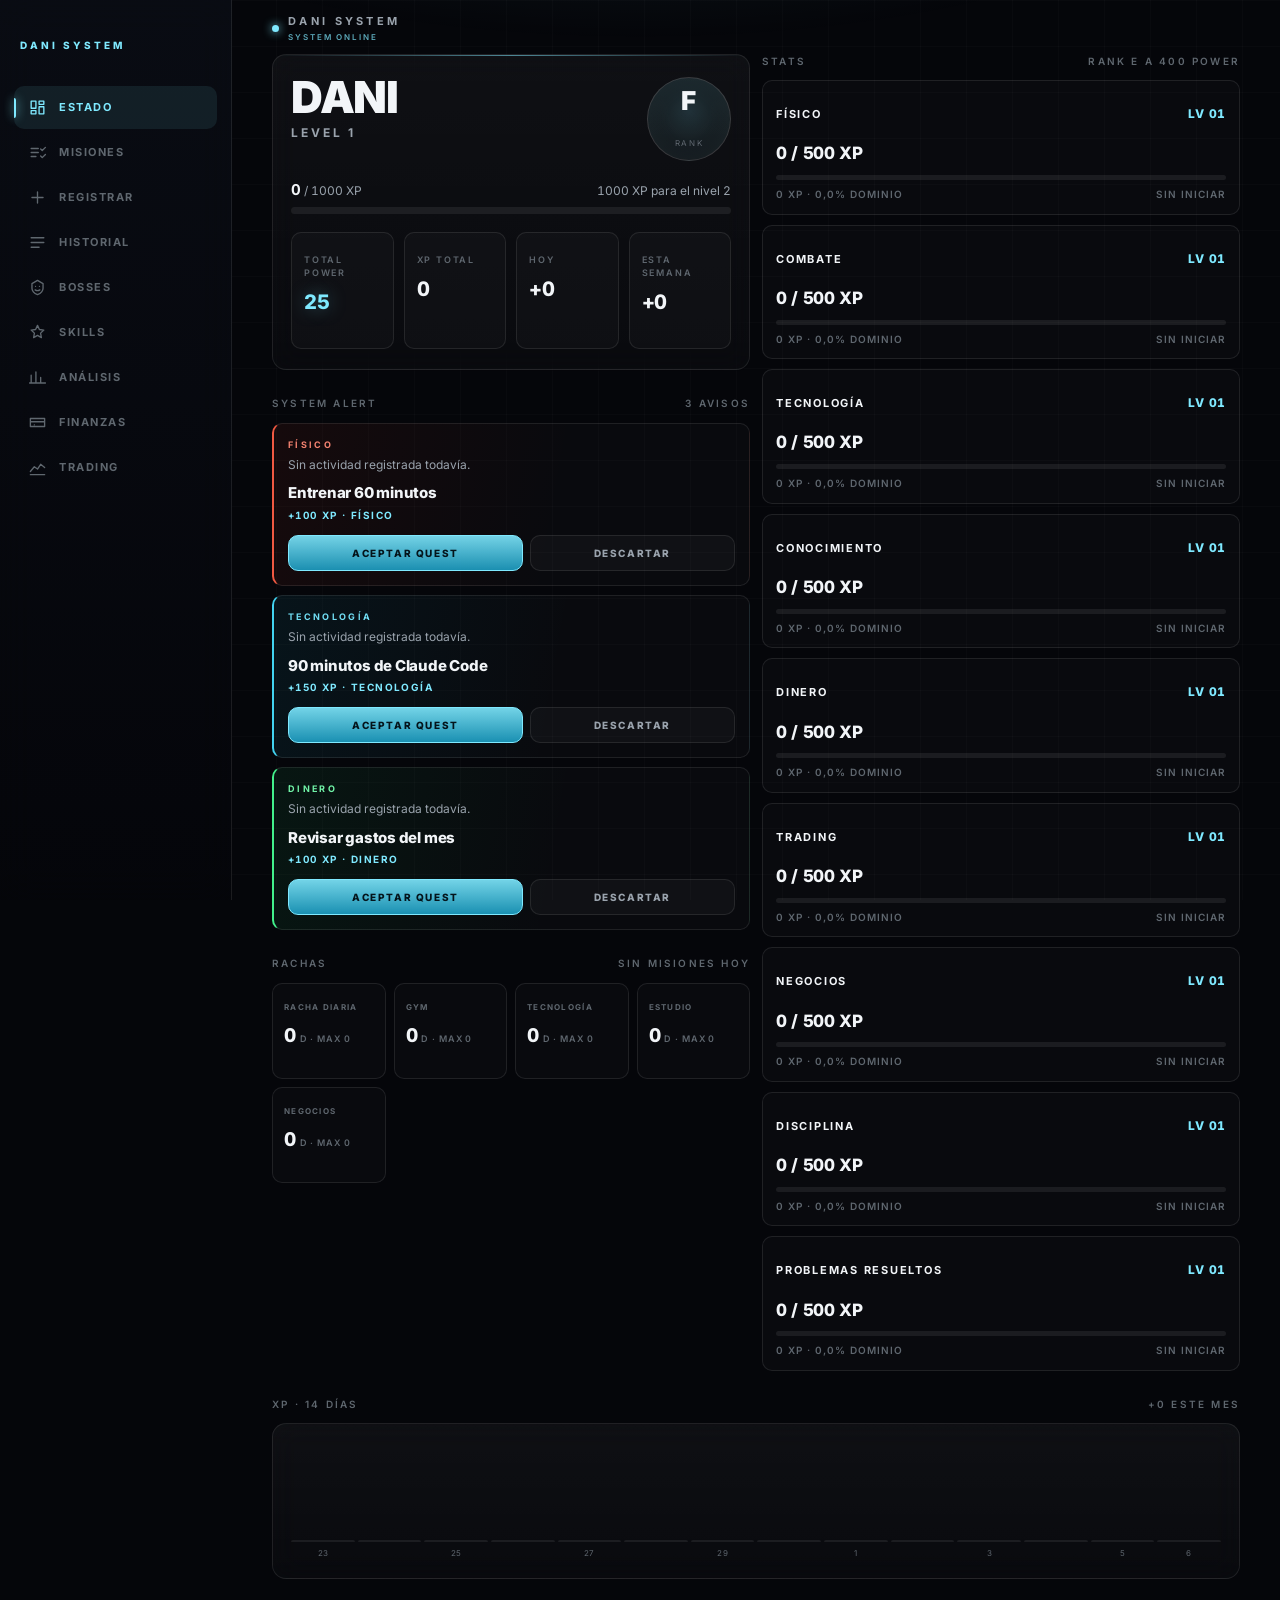
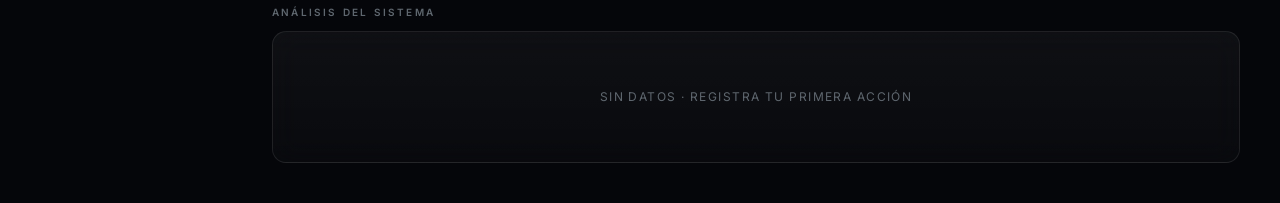
==== system/index.html @ c8c53cc7 "DANI SYSTEM fase 8: escritorio con barra lateral y pulido - en escritorio la navegacion pasa a barra" ====
<!DOCTYPE html>
<html lang="es">
  <head>
    <meta charset="utf-8" />
    <meta name="viewport" content="width=device-width, initial-scale=1, viewport-fit=cover" />
    <title>DANI SYSTEM</title>
    <meta name="robots" content="noindex, nofollow" />
    <meta name="theme-color" content="#05060a" />
    <meta name="color-scheme" content="dark" />
    <meta name="apple-mobile-web-app-capable" content="yes" />
    <meta name="apple-mobile-web-app-status-bar-style" content="black-translucent" />
    <meta name="apple-mobile-web-app-title" content="DANI SYSTEM" />
    <link rel="icon" href="data:image/svg+xml,%3Csvg xmlns='http://www.w3.org/2000/svg' viewBox='0 0 32 32'%3E%3Crect width='32' height='32' rx='7' fill='%2305060a'/%3E%3Ctext x='16' y='22' font-family='Helvetica,Arial' font-size='15' font-weight='700' fill='%237fe9ff' text-anchor='middle'%3EDS%3C/text%3E%3C/svg%3E" />
    <link rel="preload" as="font" type="font/woff2" href="../assets/fonts/inter-latin.woff2" crossorigin />
    <link rel="stylesheet" href="css/system.css" />
  </head>
  <body>
    <div class="toasts" data-toasts aria-live="polite"></div>

    <nav class="nav" aria-label="Secciones principales">
      <button class="nav__btn" type="button" data-go="dashboard" aria-current="true">
        <svg viewBox="0 0 24 24" aria-hidden="true"><path d="M4 13h6V4H4v9Zm0 7h6v-4H4v4Zm10 0h6v-9h-6v9Zm0-16v4h6V4h-6Z"/></svg>
        Estado
      </button>
      <button class="nav__btn" type="button" data-go="quests">
        <svg viewBox="0 0 24 24" aria-hidden="true"><path d="M4 7h9M4 12h9M4 17h6M16 7.5l2 2 4-4M16 16.5l2 2 4-4"/></svg>
        Misiones
      </button>
      <button class="nav__btn" type="button" data-go="log">
        <svg viewBox="0 0 24 24" aria-hidden="true"><path d="M12 5v14M5 12h14"/></svg>
        Registrar
      </button>
      <button class="nav__btn" type="button" data-go="history">
        <svg viewBox="0 0 24 24" aria-hidden="true"><path d="M4 6h16M4 12h16M4 18h10"/></svg>
        Historial
      </button>
      <button class="nav__btn nav__btn--extra" type="button" data-go="bosses">
        <svg viewBox="0 0 24 24" aria-hidden="true"><path d="M12 3l7 4v6c0 4-3 6.5-7 8-4-1.5-7-4-7-8V7l7-4Z"/><path d="M9.5 10.5h.01M14.5 10.5h.01M9 15c1.8 1.2 4.2 1.2 6 0"/></svg>
        Bosses
      </button>
      <button class="nav__btn nav__btn--extra" type="button" data-go="unlocks">
        <svg viewBox="0 0 24 24" aria-hidden="true"><path d="M12 3l2.4 5.2 5.6.7-4.1 3.9 1 5.6-4.9-2.8-4.9 2.8 1-5.6L4 8.9l5.6-.7L12 3Z"/></svg>
        Skills
      </button>
      <button class="nav__btn nav__btn--extra" type="button" data-go="analytics">
        <svg viewBox="0 0 24 24" aria-hidden="true"><path d="M4 19V9M10 19V5M16 19v-7M22 19H2"/></svg>
        Análisis
      </button>
      <button class="nav__btn nav__btn--extra" type="button" data-go="finance">
        <svg viewBox="0 0 24 24" aria-hidden="true"><path d="M3 7h18v10H3V7Zm0 4h18"/><path d="M8 15h.01"/></svg>
        Finanzas
      </button>
      <button class="nav__btn nav__btn--extra" type="button" data-go="trading">
        <svg viewBox="0 0 24 24" aria-hidden="true"><path d="M3 17l5-6 4 3 4-6 5 4"/><path d="M3 21h18"/></svg>
        Trading
      </button>
    </nav>

    <main class="app">
      <div class="topbar">
        <div class="topbar__id">
          <span class="topbar__dot" aria-hidden="true"></span>
          <span>
            <span class="topbar__title">Dani System</span>
            <span class="topbar__state">System online</span>
          </span>
        </div>
        <button class="ghost-btn" type="button" data-go="more">Secciones</button>
      </div>

      <!-- ============ ESTADO ============ -->
      <section class="view" data-view="dashboard">
        <div class="dash-grid">
          <div>
            <div class="card hud">
              <div class="hud__row">
                <div>
                  <h1 class="hud__name" data-name>DANI</h1>
                  <p class="hud__level">Level <span data-level>1</span></p>
                </div>
                <div class="rank" aria-label="Rank">
                  <span class="rank__value" data-rank>F</span>
                  <span class="rank__tag">Rank</span>
                </div>
              </div>

              <div class="xp-line">
                <span class="mono"><strong data-xp-into>0</strong> / <span data-xp-needed>1.000</span> XP</span>
                <span class="mono" data-xp-next></span>
              </div>
              <div class="bar"><i class="bar__fill" data-xp-bar></i></div>

              <div class="hud__grid">
                <div class="mini power">
                  <p class="mini__k">Total Power</p>
                  <p class="mini__v mono" data-power>0</p>
                </div>
                <div class="mini">
                  <p class="mini__k">XP total</p>
                  <p class="mini__v mono" data-xp-total>0</p>
                </div>
                <div class="mini">
                  <p class="mini__k">Hoy</p>
                  <p class="mini__v mono" data-xp-today>0</p>
                </div>
                <div class="mini">
                  <p class="mini__k">Esta semana</p>
                  <p class="mini__v mono" data-xp-week>0</p>
                </div>
              </div>
            </div>

            <div data-alerts></div>

            <div class="section-head">
              <p class="label">Rachas</p>
              <p class="label" data-quest-slots></p>
            </div>
            <div class="streaks" data-streaks></div>
          </div>

          <div>
            <div class="section-head dash-grid__head">
              <p class="label">Stats</p>
              <p class="label" data-rank-next></p>
            </div>
            <div class="stats" data-stats></div>
          </div>
        </div>

        <div class="section-head">
          <p class="label">XP · 14 días</p>
          <p class="label" data-month-xp></p>
        </div>
        <div class="card">
          <div class="chart" data-chart></div>
          <div class="chart__x" data-chart-x></div>
        </div>

        <div class="section-head">
          <p class="label">Análisis del sistema</p>
        </div>
        <div class="card" data-analysis></div>
      </section>

      <!-- ============ MISIONES ============ -->
      <section class="view" data-view="quests" hidden>
        <div class="section-head" style="margin-top:14px">
          <p class="label">Daily quests</p>
          <p class="label" data-daily-count></p>
        </div>
        <div data-daily></div>

        <div class="section-head">
          <p class="label">Weekly quests</p>
          <p class="label" data-weekly-count></p>
        </div>
        <div data-weekly></div>

        <div class="section-head">
          <p class="label">Nueva quest</p>
          <button class="ghost-btn" type="button" data-new-toggle>Crear</button>
        </div>
        <div class="card" data-new-form hidden>
          <div class="chips" data-q-type>
            <button class="chip" type="button" data-qtype="daily" aria-pressed="true">Daily</button>
            <button class="chip" type="button" data-qtype="weekly">Weekly</button>
          </div>

          <label class="field">
            <span>Título</span>
            <input data-q-title placeholder="Entrenar 60 minutos" />
          </label>

          <div class="row-2">
            <label class="field">
              <span>Categoría</span>
              <select data-q-cat></select>
            </label>
            <label class="field">
              <span>Dificultad</span>
              <select data-q-diff></select>
            </label>
          </div>

          <div class="row-2">
            <label class="field">
              <span>XP</span>
              <input data-q-xp type="number" inputmode="numeric" />
            </label>
            <label class="field">
              <span>Objetivo (veces)</span>
              <input data-q-target type="number" inputmode="numeric" value="1" min="1" />
            </label>
          </div>

          <label class="field">
            <span>Descripción (opcional)</span>
            <input data-q-desc placeholder="Pierna · 60 min" />
          </label>

          <label class="check">
            <input type="checkbox" data-q-recurring />
            <span>Repetir cada periodo</span>
          </label>

          <button class="btn" type="button" data-q-save style="margin-top:14px">Crear quest</button>
        </div>
      </section>

      <!-- ============ REGISTRAR ============ -->
      <section class="view" data-view="log" hidden>
        <div class="section-head" style="margin-top:14px">
          <p class="label">Registrar actividad</p>
        </div>
        <div class="card">
          <p class="label" style="margin-bottom:8px">Categoría</p>
          <div class="chips" data-cats></div>

          <p class="label" style="margin:16px 0 8px">Acción</p>
          <div class="chips" data-acts></div>

          <div data-extra></div>

          <label class="field">
            <span>Notas (opcional)</span>
            <textarea data-notes placeholder="Ej.: press banca 5x5, +2,5 kg"></textarea>
          </label>

          <div class="xp-line" style="margin:16px 0 10px">
            <span class="label">Recompensa</span>
            <strong class="mono" data-preview>+0 XP</strong>
          </div>
          <button class="btn" type="button" data-submit disabled>Registrar</button>
        </div>
      </section>

      <!-- ============ BOSSES ============ -->
      <section class="view" data-view="bosses" hidden>
        <div class="section-head" style="margin-top:14px">
          <p class="label">Bosses activos</p>
          <button class="ghost-btn" type="button" data-boss-toggle>Crear</button>
        </div>

        <div class="card" data-boss-form hidden>
          <label class="field" style="margin-top:0">
            <span>Nombre del boss</span>
            <input data-b-name placeholder="Web de FOG" />
          </label>
          <div class="row-2">
            <label class="field">
              <span>Categoría</span>
              <select data-b-cat></select>
            </label>
            <label class="field">
              <span>Dificultad</span>
              <select data-b-diff></select>
            </label>
          </div>
          <div class="row-2">
            <label class="field">
              <span>XP total</span>
              <input data-b-xp type="number" inputmode="numeric" />
            </label>
            <label class="field">
              <span>Descripción</span>
              <input data-b-desc placeholder="Opcional" />
            </label>
          </div>
          <label class="field">
            <span>Tareas (una por línea)</span>
            <textarea data-b-tasks placeholder="Corregir navegación&#10;Corregir checkout&#10;Probar pagos&#10;Lanzar"></textarea>
          </label>
          <button class="btn" type="button" data-b-save style="margin-top:14px">Crear boss</button>
        </div>

        <div data-boss-list></div>
      </section>

      <!-- ============ SKILLS Y LOGROS ============ -->
      <section class="view" data-view="unlocks" hidden>
        <div class="section-head" style="margin-top:14px">
          <p class="label">Skills</p>
          <p class="label" data-skills-count></p>
        </div>
        <div class="unlocks" data-skills></div>

        <div class="section-head">
          <p class="label">Logros</p>
          <p class="label" data-ach-count></p>
        </div>
        <div class="unlocks" data-achievements></div>
      </section>

      <!-- ============ MÁS ============ -->
      <section class="view" data-view="more" hidden>
        <div class="section-head" style="margin-top:14px">
          <p class="label">Secciones</p>
        </div>
        <div class="menu" data-menu></div>
      </section>

      <!-- ============ ANÁLISIS ============ -->
      <section class="view" data-view="analytics" hidden>
        <div class="section-head" style="margin-top:14px">
          <p class="label">Análisis</p>
        </div>
        <div class="chips" data-ranges></div>

        <div class="kpis" data-kpis style="margin-top:12px"></div>

        <div class="section-head">
          <p class="label">XP por día</p>
          <p class="label" data-series-label></p>
        </div>
        <div class="card">
          <div class="chart" data-a-chart></div>
          <div class="chart__x" data-a-chart-x></div>
        </div>

        <div class="section-head">
          <p class="label">XP por categoría</p>
        </div>
        <div class="card" data-cat-bars></div>

        <div class="section-head">
          <p class="label">Crecimiento de stats</p>
        </div>
        <div class="card" data-growth></div>
      </section>

      <!-- ============ FINANZAS ============ -->
      <section class="view" data-view="finance" hidden>
        <div class="section-head" style="margin-top:14px">
          <p class="label">Patrimonio</p>
          <button class="ghost-btn" type="button" data-mask-toggle>Ocultar cifras</button>
        </div>
        <div class="card" data-fin-summary></div>

        <div class="section-head">
          <p class="label">Milestones</p>
          <p class="label" data-fin-next></p>
        </div>
        <div class="card" data-fin-milestones></div>

        <div class="section-head">
          <p class="label">Nuevo movimiento</p>
        </div>
        <div class="card">
          <div class="chips" data-fin-types></div>
          <div class="row-2">
            <label class="field">
              <span>Importe</span>
              <input data-fin-amount type="number" inputmode="decimal" placeholder="200" />
            </label>
            <label class="field">
              <span>Nota</span>
              <input data-fin-note placeholder="Opcional" />
            </label>
          </div>
          <button class="btn" type="button" data-fin-save style="margin-top:14px">Registrar movimiento</button>
        </div>

        <div class="section-head">
          <p class="label">Movimientos</p>
          <p class="label" data-fin-count></p>
        </div>
        <div data-fin-list></div>
      </section>

      <!-- ============ TRADING ============ -->
      <section class="view" data-view="trading" hidden>
        <div class="section-head" style="margin-top:14px">
          <p class="label">Disciplina</p>
          <p class="label" data-tr-count></p>
        </div>
        <div class="card" data-tr-summary></div>

        <div class="section-head">
          <p class="label">Nueva operación</p>
          <button class="ghost-btn" type="button" data-tr-toggle>Registrar</button>
        </div>
        <div class="card" data-tr-form hidden>
          <div class="row-2">
            <label class="field" style="margin-top:0">
              <span>Estrategia</span>
              <input data-tr-strategy placeholder="Ruptura de rango" />
            </label>
            <label class="field" style="margin-top:0">
              <span>Setup</span>
              <input data-tr-setup placeholder="H4 · retest" />
            </label>
          </div>
          <div class="row-2">
            <label class="field">
              <span>Entrada</span>
              <input data-tr-entry placeholder="1.0820" />
            </label>
            <label class="field">
              <span>Salida</span>
              <input data-tr-exit placeholder="1.0865" />
            </label>
          </div>
          <div class="row-2">
            <label class="field">
              <span>Resultado</span>
              <select data-tr-result></select>
            </label>
            <label class="field">
              <span>Riesgo</span>
              <input data-tr-risk placeholder="1% · 1R" />
            </label>
          </div>
          <label class="field">
            <span>Estado emocional</span>
            <select data-tr-emotion></select>
          </label>
          <label class="field">
            <span>Notas</span>
            <textarea data-tr-notes placeholder="Qué salió bien y qué no"></textarea>
          </label>
          <label class="check">
            <input type="checkbox" data-tr-rules checked />
            <span>Respeté mis reglas de riesgo</span>
          </label>
          <label class="check">
            <input type="checkbox" data-tr-reviewed />
            <span>He revisado la operación</span>
          </label>
          <p class="form-hint">El XP premia registrar y respetar las reglas. El resultado no da XP.</p>
          <button class="btn" type="button" data-tr-save style="margin-top:12px">Guardar operación</button>
        </div>

        <div class="section-head">
          <p class="label">Operaciones</p>
        </div>
        <div data-tr-list></div>
      </section>

      <!-- ============ HISTORIAL ============ -->
      <section class="view" data-view="history" hidden>
        <div class="section-head" style="margin-top:14px">
          <p class="label">Historial</p>
          <p class="label" data-history-count></p>
        </div>
        <div class="card" style="padding:13px">
          <label class="field" style="margin:0">
            <span>Filtrar por categoría</span>
            <select data-filter>
              <option value="">Todas</option>
            </select>
          </label>
        </div>
        <div style="margin-top:12px" data-log></div>
      </section>
    </main>

    <div class="flash" data-flash hidden>
      <div>
        <p class="flash__k" data-flash-k>Level Up</p>
        <p class="flash__v" data-flash-v>2</p>
        <p class="flash__sub" data-flash-sub></p>
      </div>
    </div>

    <script src="js/config.js"></script>
    <script src="js/store.js"></script>
    <script src="js/engine.js"></script>
    <script src="js/quests.js"></script>
    <script src="js/bosses.js"></script>
    <script src="js/progress.js"></script>
    <script src="js/finance.js"></script>
    <script src="js/trading.js"></script>
    <script src="js/recommend.js"></script>
    <script src="js/ui.js"></script>
  </body>
</html>
---- system/css/system.css ----
/* =========================================================
   DANI SYSTEM — HUD
   Mobile first (iPhone), después tablet y desktop.
   ========================================================= */

@font-face {
  font-family: "Inter";
  src: url("../../assets/fonts/inter-latin.woff2") format("woff2");
  font-weight: 100 900;
  font-style: normal;
  font-display: swap;
}

:root {
  --bg: #05060a;
  --bg-2: #080a10;
  --panel: rgba(255, 255, 255, 0.032);
  --panel-2: rgba(255, 255, 255, 0.055);
  --line: rgba(255, 255, 255, 0.09);
  --line-strong: rgba(255, 255, 255, 0.16);

  --text: #f2f5f8;
  --dim: #9aa3ad;
  --faint: #5f676f;

  --accent: #7fe9ff;
  --accent-deep: #1d9fc4;
  --good: #6ee7a8;
  --bad: #ff7a7a;
  --gold: #f2cf7a;

  --font: "Inter", -apple-system, BlinkMacSystemFont, "Segoe UI", Roboto,
    Helvetica, Arial, sans-serif;

  --r: 14px;
  --r-sm: 10px;
  --gutter: 16px;
  --nav-h: 62px;

  --ease: cubic-bezier(0.16, 0.84, 0.44, 1);
}

* {
  box-sizing: border-box;
}

button,
.menu__item,
.chip {
  -webkit-tap-highlight-color: transparent;
}

html,
body {
  margin: 0;
  padding: 0;
}

body {
  background: var(--bg);
  color: var(--text);
  font-family: var(--font);
  font-size: 15px;
  line-height: 1.45;
  -webkit-font-smoothing: antialiased;
  -webkit-text-size-adjust: 100%;
  min-height: 100vh;
  padding-bottom: calc(var(--nav-h) + env(safe-area-inset-bottom, 0px) + 12px);
  overflow-x: hidden;
}

/* Halo de fondo, estático y barato. */
body::before {
  content: "";
  position: fixed;
  inset: -20% -20% auto -20%;
  height: 70vh;
  background: radial-gradient(
    50% 50% at 50% 0%,
    rgba(127, 233, 255, 0.11),
    transparent 70%
  );
  pointer-events: none;
  z-index: 0;
}

/* Rejilla técnica muy tenue. */
body::after {
  content: "";
  position: fixed;
  inset: 0;
  background-image: linear-gradient(
      rgba(255, 255, 255, 0.018) 1px,
      transparent 1px
    ),
    linear-gradient(90deg, rgba(255, 255, 255, 0.018) 1px, transparent 1px);
  background-size: 46px 46px;
  pointer-events: none;
  z-index: 0;
}

.app {
  position: relative;
  z-index: 1;
  max-width: 1180px;
  margin: 0 auto;
  padding: 0 var(--gutter);
}

/* ---------- Tipografía utilitaria ---------- */
.label {
  font-size: 10px;
  letter-spacing: 0.22em;
  text-transform: uppercase;
  color: var(--faint);
  font-weight: 600;
  margin: 0;
}

.mono {
  font-variant-numeric: tabular-nums;
  font-feature-settings: "tnum" 1;
}

h1,
h2,
h3 {
  margin: 0;
  font-weight: 800;
  letter-spacing: -0.02em;
}

/* ---------- Cabecera ---------- */
.topbar {
  display: flex;
  align-items: center;
  justify-content: space-between;
  padding: calc(env(safe-area-inset-top, 0px) + 14px) 0 10px;
}

.topbar__id {
  display: flex;
  align-items: center;
  gap: 9px;
}

.topbar__dot {
  width: 7px;
  height: 7px;
  border-radius: 50%;
  background: var(--accent);
  box-shadow: 0 0 10px var(--accent);
  animation: pulse 2.6s var(--ease) infinite;
}

@keyframes pulse {
  50% {
    opacity: 0.35;
  }
}

.topbar__state {
  display: block;
  font-size: 8px;
  letter-spacing: 0.24em;
  text-transform: uppercase;
  color: var(--accent);
  opacity: 0.72;
  font-weight: 600;
  margin-top: 2px;
}

.topbar__title {
  display: block;
  font-size: 11px;
  letter-spacing: 0.3em;
  text-transform: uppercase;
  color: var(--dim);
  font-weight: 700;
}

.ghost-btn {
  background: var(--panel);
  border: 1px solid var(--line);
  color: var(--dim);
  border-radius: 999px;
  padding: 7px 13px;
  font: inherit;
  font-size: 11px;
  letter-spacing: 0.12em;
  text-transform: uppercase;
  font-weight: 600;
  cursor: pointer;
  transition: color 0.2s, border-color 0.2s, background 0.2s;
}

.ghost-btn:hover,
.ghost-btn:focus-visible {
  color: var(--text);
  border-color: var(--line-strong);
}

/* ---------- Cards ---------- */
.card {
  position: relative;
  background: linear-gradient(
    180deg,
    rgba(255, 255, 255, 0.045),
    rgba(255, 255, 255, 0.018)
  );
  border: 1px solid var(--line);
  border-radius: var(--r);
  padding: 18px;
  backdrop-filter: blur(14px);
  -webkit-backdrop-filter: blur(14px);
}

.card + .card,
.stack > * + * {
  margin-top: 12px;
}

.section-head {
  display: flex;
  align-items: baseline;
  justify-content: space-between;
  gap: 12px;
  margin: 26px 0 12px;
}

/* ---------- HUD principal ---------- */
.hud {
  padding: 22px 18px 20px;
  overflow: hidden;
}

.hud::before {
  content: "";
  position: absolute;
  inset: 0 0 auto 0;
  height: 1px;
  background: linear-gradient(90deg, transparent, var(--accent), transparent);
  opacity: 0.55;
}

.hud__row {
  display: flex;
  align-items: flex-start;
  justify-content: space-between;
  gap: 14px;
}

.hud__name {
  font-size: clamp(30px, 11vw, 44px);
  line-height: 0.95;
  letter-spacing: -0.03em;
  font-weight: 900;
}

.hud__level {
  margin-top: 6px;
  font-size: 12px;
  letter-spacing: 0.24em;
  text-transform: uppercase;
  color: var(--dim);
  font-weight: 700;
}

.rank {
  flex: 0 0 auto;
  display: grid;
  place-items: center;
  width: 68px;
  height: 68px;
  border-radius: 50%;
  border: 1px solid var(--line-strong);
  background: radial-gradient(
    60% 60% at 50% 40%,
    rgba(127, 233, 255, 0.16),
    rgba(255, 255, 255, 0.02)
  );
  box-shadow: inset 0 0 22px rgba(127, 233, 255, 0.1);
}

.rank__value {
  font-size: 20px;
  font-weight: 900;
  letter-spacing: 0.02em;
  line-height: 1;
}

.rank__value[data-len="9"] {
  font-size: 9px;
  letter-spacing: 0.06em;
}

.rank__value[data-len="3"] {
  font-size: 16px;
}

.rank__tag {
  font-size: 8px;
  letter-spacing: 0.2em;
  color: var(--faint);
  text-transform: uppercase;
  margin-top: 3px;
}

.xp-line {
  display: flex;
  align-items: baseline;
  justify-content: space-between;
  margin: 18px 0 7px;
  font-size: 12px;
  color: var(--dim);
}

.xp-line strong {
  color: var(--text);
  font-size: 15px;
  font-weight: 700;
}

.bar {
  position: relative;
  height: 7px;
  border-radius: 99px;
  background: rgba(255, 255, 255, 0.07);
  overflow: hidden;
}

.bar__fill {
  position: absolute;
  inset: 0 auto 0 0;
  border-radius: 99px;
  background: linear-gradient(90deg, var(--accent-deep), var(--accent));
  box-shadow: 0 0 14px rgba(127, 233, 255, 0.45);
  width: 0;
  transition: width 0.7s var(--ease);
}

.bar--thin {
  height: 4px;
}

.hud__grid {
  display: grid;
  grid-template-columns: repeat(2, 1fr);
  gap: 10px;
  margin-top: 18px;
}

.mini {
  border: 1px solid var(--line);
  border-radius: var(--r-sm);
  padding: 11px 12px;
  background: rgba(255, 255, 255, 0.022);
}

.mini__k {
  font-size: 9px;
  letter-spacing: 0.2em;
  text-transform: uppercase;
  color: var(--faint);
  font-weight: 600;
}

.mini__v {
  font-size: 20px;
  font-weight: 800;
  letter-spacing: -0.02em;
  margin-top: 2px;
}

.mini__v small {
  font-size: 11px;
  color: var(--dim);
  font-weight: 600;
  letter-spacing: 0;
}

.power .mini__v {
  color: var(--accent);
  text-shadow: 0 0 18px rgba(127, 233, 255, 0.35);
}

/* ---------- Stats ---------- */
.stats {
  display: grid;
  gap: 10px;
}

.stat {
  border: 1px solid var(--line);
  border-radius: var(--r-sm);
  padding: 12px 13px;
  background: rgba(255, 255, 255, 0.02);
}

.stat__top {
  display: flex;
  align-items: baseline;
  justify-content: space-between;
  gap: 10px;
}

.stat__name {
  font-size: 11px;
  letter-spacing: 0.16em;
  text-transform: uppercase;
  font-weight: 700;
}

.stat__lv {
  font-size: 12px;
  font-weight: 800;
  letter-spacing: 0.06em;
  color: var(--accent);
  flex: 0 0 auto;
}

.stat__xp {
  font-size: 17px;
  font-weight: 800;
  letter-spacing: -0.02em;
  margin: 7px 0 0;
}

.stat__bar {
  height: 5px;
  border-radius: 99px;
  background: rgba(255, 255, 255, 0.07);
  overflow: hidden;
  margin: 9px 0 7px;
}

.stat__fill {
  height: 100%;
  width: 0;
  border-radius: 99px;
  background: linear-gradient(
    90deg,
    hsl(var(--h) 70% 42%),
    hsl(var(--h) 90% 68%)
  );
  box-shadow: 0 0 12px hsl(var(--h) 90% 60% / 0.4);
  transition: width 0.7s var(--ease);
}

.stat__foot {
  display: flex;
  align-items: center;
  justify-content: space-between;
  gap: 8px;
  font-size: 10px;
  letter-spacing: 0.1em;
  text-transform: uppercase;
  color: var(--faint);
  font-weight: 600;
}

.delta--up {
  color: var(--good);
}
.delta--down {
  color: var(--bad);
}
.delta--flat {
  color: var(--faint);
}

.tag-idle {
  color: var(--gold);
  border: 1px solid rgba(242, 207, 122, 0.3);
  border-radius: 99px;
  padding: 1px 7px;
  font-size: 9px;
  letter-spacing: 0.12em;
}

/* ---------- Rachas ---------- */
.streaks {
  display: grid;
  grid-template-columns: repeat(auto-fit, minmax(96px, 1fr));
  gap: 8px;
}

.streak {
  border: 1px solid var(--line);
  border-radius: var(--r-sm);
  padding: 10px 11px;
  background: rgba(255, 255, 255, 0.02);
}

.streak__k {
  font-size: 8px;
  letter-spacing: 0.16em;
  text-transform: uppercase;
  color: var(--faint);
  font-weight: 700;
  white-space: nowrap;
  overflow: hidden;
  text-overflow: ellipsis;
}

.streak__v {
  font-size: 19px;
  font-weight: 800;
  letter-spacing: -0.02em;
  margin-top: 3px;
  display: flex;
  align-items: baseline;
  gap: 4px;
}

.streak__v small {
  font-size: 9px;
  font-weight: 600;
  color: var(--faint);
  letter-spacing: 0.1em;
}

.streak--on .streak__v {
  color: var(--accent);
}

.streak--on .streak__k {
  color: var(--accent);
  opacity: 0.75;
}

/* ---------- Quests ---------- */
.quest {
  border: 1px solid var(--line);
  border-radius: var(--r-sm);
  padding: 13px;
  background: rgba(255, 255, 255, 0.022);
  border-left: 2px solid hsl(var(--h) 80% 55% / 0.6);
}

.quest + .quest {
  margin-top: 9px;
}

.quest--done {
  opacity: 0.5;
}

.quest--dead {
  opacity: 0.4;
}

.quest__top {
  display: flex;
  align-items: flex-start;
  justify-content: space-between;
  gap: 10px;
}

.quest__title {
  font-size: 14px;
  font-weight: 700;
  letter-spacing: -0.01em;
}

.quest--done .quest__title {
  text-decoration: line-through;
}

.quest__xp {
  flex: 0 0 auto;
  font-size: 12px;
  font-weight: 800;
  color: var(--accent);
}

.quest__meta {
  font-size: 9px;
  letter-spacing: 0.14em;
  text-transform: uppercase;
  color: var(--faint);
  margin-top: 4px;
  font-weight: 600;
}

.quest__desc {
  font-size: 12px;
  color: var(--dim);
  margin: 6px 0 0;
}

.quest__actions {
  display: flex;
  gap: 7px;
  margin-top: 11px;
  align-items: center;
}

.quest__actions .btn {
  padding: 9px 12px;
  font-size: 10px;
  letter-spacing: 0.16em;
  width: auto;
  flex: 1 1 auto;
}

.icon-x {
  background: none;
  border: 1px solid var(--line);
  border-radius: var(--r-sm);
  color: var(--faint);
  font: inherit;
  font-size: 13px;
  line-height: 1;
  padding: 9px 11px;
  cursor: pointer;
  flex: 0 0 auto;
}

.icon-x:hover {
  color: var(--bad);
  border-color: rgba(255, 122, 122, 0.4);
}

.quest__progress {
  display: flex;
  align-items: center;
  gap: 9px;
  margin-top: 9px;
}

.quest__progress .bar {
  flex: 1 1 auto;
}

.quest__count {
  font-size: 10px;
  font-weight: 700;
  color: var(--dim);
  letter-spacing: 0.08em;
  flex: 0 0 auto;
}

.check {
  display: flex;
  align-items: center;
  gap: 9px;
  margin-top: 14px;
  font-size: 12px;
  color: var(--dim);
  cursor: pointer;
}

.check input {
  width: 17px;
  height: 17px;
  flex: 0 0 auto;
  accent-color: var(--accent);
  -webkit-appearance: auto;
  appearance: auto;
  padding: 0;
}

/* ---------- Registro rápido ---------- */
.chips {
  display: flex;
  flex-wrap: wrap;
  gap: 7px;
}

.chip {
  background: rgba(255, 255, 255, 0.035);
  border: 1px solid var(--line);
  color: var(--dim);
  border-radius: 99px;
  padding: 8px 13px;
  font: inherit;
  font-size: 11px;
  letter-spacing: 0.1em;
  text-transform: uppercase;
  font-weight: 600;
  cursor: pointer;
  transition: all 0.18s var(--ease);
}

.chip:hover {
  color: var(--text);
  border-color: var(--line-strong);
}

.chip[aria-pressed="true"] {
  color: #041016;
  background: var(--accent);
  border-color: var(--accent);
  box-shadow: 0 0 18px rgba(127, 233, 255, 0.3);
}

.chip__xp {
  opacity: 0.7;
  margin-left: 6px;
  font-variant-numeric: tabular-nums;
}

.field {
  display: block;
  margin-top: 12px;
}

.field > span {
  display: block;
  font-size: 10px;
  letter-spacing: 0.18em;
  text-transform: uppercase;
  color: var(--faint);
  font-weight: 600;
  margin-bottom: 6px;
}

input,
select,
textarea {
  width: 100%;
  background: rgba(255, 255, 255, 0.04);
  border: 1px solid var(--line);
  border-radius: var(--r-sm);
  color: var(--text);
  font: inherit;
  font-size: 15px;
  padding: 11px 12px;
  -webkit-appearance: none;
  appearance: none;
}

textarea {
  min-height: 74px;
  resize: vertical;
}

input:focus,
select:focus,
textarea:focus,
.chip:focus-visible,
button:focus-visible {
  outline: none;
  border-color: var(--accent);
  box-shadow: 0 0 0 2px rgba(127, 233, 255, 0.18);
}

select {
  background-image: linear-gradient(45deg, transparent 50%, var(--dim) 50%),
    linear-gradient(135deg, var(--dim) 50%, transparent 50%);
  background-position: calc(100% - 18px) 50%, calc(100% - 13px) 50%;
  background-size: 5px 5px, 5px 5px;
  background-repeat: no-repeat;
}

.btn {
  width: 100%;
  border: 1px solid var(--accent);
  background: linear-gradient(180deg, rgba(127, 233, 255, 0.9), rgba(29, 159, 196, 0.9));
  color: #04141b;
  border-radius: var(--r-sm);
  padding: 13px 16px;
  font: inherit;
  font-size: 12px;
  letter-spacing: 0.2em;
  text-transform: uppercase;
  font-weight: 800;
  cursor: pointer;
  transition: transform 0.15s var(--ease), filter 0.2s;
}

.btn:active {
  transform: scale(0.985);
}

.btn:disabled {
  opacity: 0.35;
  cursor: not-allowed;
}

.btn--ghost {
  background: rgba(255, 255, 255, 0.03);
  border-color: var(--line);
  color: var(--dim);
}

.btn--danger {
  background: rgba(255, 122, 122, 0.1);
  border-color: rgba(255, 122, 122, 0.4);
  color: var(--bad);
}

.row-2 {
  display: grid;
  grid-template-columns: 1fr 1fr;
  gap: 10px;
}

/* ---------- Log de actividad ---------- */
.day {
  border: 1px solid var(--line);
  border-radius: var(--r-sm);
  padding: 13px;
  background: rgba(255, 255, 255, 0.02);
}

.day + .day {
  margin-top: 10px;
}

.day__head {
  display: flex;
  align-items: baseline;
  justify-content: space-between;
  padding-bottom: 9px;
  border-bottom: 1px solid var(--line);
}

.day__date {
  font-size: 11px;
  letter-spacing: 0.18em;
  text-transform: uppercase;
  font-weight: 700;
  color: var(--dim);
}

.day__total {
  font-size: 13px;
  font-weight: 800;
  color: var(--accent);
}

.entry {
  display: flex;
  align-items: center;
  gap: 10px;
  padding: 10px 0;
  border-bottom: 1px solid var(--line-soft, rgba(255, 255, 255, 0.045));
}

.entry:last-child {
  border-bottom: 0;
  padding-bottom: 0;
}

.entry__dot {
  width: 6px;
  height: 6px;
  border-radius: 50%;
  flex: 0 0 auto;
  background: hsl(var(--h) 85% 62%);
  box-shadow: 0 0 9px hsl(var(--h) 85% 62% / 0.6);
}

.entry__main {
  flex: 1 1 auto;
  min-width: 0;
}

.entry__title {
  font-size: 13px;
  font-weight: 600;
  white-space: nowrap;
  overflow: hidden;
  text-overflow: ellipsis;
}

.entry__title--wrap {
  white-space: normal;
  overflow: visible;
}

.entry__meta {
  font-size: 10px;
  letter-spacing: 0.12em;
  text-transform: uppercase;
  color: var(--faint);
  margin-top: 2px;
}

.entry__xp {
  font-size: 13px;
  font-weight: 800;
  flex: 0 0 auto;
  color: var(--good);
}

.entry__xp[data-neg="1"] {
  color: var(--bad);
}

.entry__del {
  flex: 0 0 auto;
  background: none;
  border: 0;
  color: var(--faint);
  font-size: 15px;
  line-height: 1;
  padding: 4px 2px 4px 6px;
  cursor: pointer;
}

.entry__del:hover {
  color: var(--bad);
}

.empty {
  text-align: center;
  color: var(--faint);
  font-size: 12px;
  letter-spacing: 0.12em;
  text-transform: uppercase;
  padding: 26px 10px;
}

/* ---------- Gráfico de barras ---------- */
.chart {
  display: flex;
  align-items: flex-end;
  gap: 3px;
  height: 96px;
  margin-top: 4px;
}

.chart__col {
  flex: 1 1 0;
  min-width: 0;
  display: flex;
  flex-direction: column;
  justify-content: flex-end;
  height: 100%;
  gap: 4px;
}

.chart__bar {
  border-radius: 3px 3px 0 0;
  background: linear-gradient(180deg, var(--accent), rgba(29, 159, 196, 0.35));
  min-height: 2px;
  transition: height 0.5s var(--ease);
}

.chart__bar[data-zero="1"] {
  background: rgba(255, 255, 255, 0.07);
}

.chart__x {
  display: flex;
  gap: 3px;
  margin-top: 6px;
}

.chart__x span {
  flex: 1 1 0;
  text-align: center;
  font-size: 8px;
  color: var(--faint);
  letter-spacing: 0.04em;
  overflow: hidden;
}

/* ---------- Navegación inferior ---------- */
.nav {
  position: fixed;
  left: 0;
  right: 0;
  bottom: 0;
  z-index: 30;
  display: flex;
  background: rgba(8, 10, 16, 0.86);
  backdrop-filter: blur(18px);
  -webkit-backdrop-filter: blur(18px);
  border-top: 1px solid var(--line);
  padding-bottom: env(safe-area-inset-bottom, 0px);
}

.nav__btn {
  flex: 1 1 0;
  background: none;
  border: 0;
  color: var(--faint);
  font: inherit;
  font-size: 9px;
  letter-spacing: 0.12em;
  text-transform: uppercase;
  font-weight: 700;
  padding: 9px 2px 11px;
  cursor: pointer;
  display: flex;
  flex-direction: column;
  align-items: center;
  gap: 5px;
  position: relative;
  transition: color 0.2s;
}

.nav__btn svg {
  width: 19px;
  height: 19px;
  fill: none;
  stroke: currentColor;
  stroke-width: 1.7;
  stroke-linecap: round;
  stroke-linejoin: round;
}

.nav__btn[aria-current="true"] {
  color: var(--accent);
}

.nav__btn[aria-current="true"]::before {
  content: "";
  position: absolute;
  top: 0;
  width: 26px;
  height: 2px;
  border-radius: 0 0 3px 3px;
  background: var(--accent);
  box-shadow: 0 0 10px var(--accent);
}

.nav__btn--extra {
  display: none;
}

/* ---------- Vistas ---------- */
.view[hidden] {
  display: none;
}

.view {
  animation: viewIn 0.32s var(--ease);
}

@keyframes viewIn {
  from {
    opacity: 0;
    transform: translateY(6px);
  }
}

/* ---------- Notificaciones ---------- */
.toasts {
  position: fixed;
  top: calc(env(safe-area-inset-top, 0px) + 10px);
  left: 12px;
  right: 12px;
  z-index: 60;
  display: flex;
  flex-direction: column;
  gap: 8px;
  pointer-events: none;
}

.toast {
  border: 1px solid var(--line-strong);
  border-left: 2px solid var(--accent);
  border-radius: var(--r-sm);
  background: rgba(10, 13, 20, 0.92);
  backdrop-filter: blur(14px);
  -webkit-backdrop-filter: blur(14px);
  padding: 10px 13px;
  box-shadow: 0 14px 40px rgba(0, 0, 0, 0.55);
  animation: toastIn 0.3s var(--ease);
  max-width: 460px;
  margin: 0 auto;
  width: 100%;
}

.toast--out {
  animation: toastOut 0.28s var(--ease) forwards;
}

.toast__k {
  font-size: 9px;
  letter-spacing: 0.26em;
  text-transform: uppercase;
  color: var(--accent);
  font-weight: 700;
}

.toast__v {
  font-size: 13px;
  font-weight: 600;
  margin-top: 2px;
}

@keyframes toastIn {
  from {
    opacity: 0;
    transform: translateY(-12px) scale(0.97);
  }
}

@keyframes toastOut {
  to {
    opacity: 0;
    transform: translateY(-8px);
  }
}

/* ---------- Overlay de nivel / rank ---------- */
.flash {
  position: fixed;
  inset: 0;
  z-index: 70;
  display: grid;
  place-items: center;
  background: rgba(3, 5, 9, 0.82);
  backdrop-filter: blur(6px);
  -webkit-backdrop-filter: blur(6px);
  animation: fadeIn 0.25s var(--ease);
  text-align: center;
  padding: 24px;
}

.flash[hidden] {
  display: none;
}

@keyframes fadeIn {
  from {
    opacity: 0;
  }
}

.flash__k {
  font-size: 11px;
  letter-spacing: 0.4em;
  text-transform: uppercase;
  color: var(--accent);
  font-weight: 700;
  animation: flashUp 0.5s var(--ease) both;
}

.flash__v {
  font-size: clamp(38px, 15vw, 86px);
  font-weight: 900;
  letter-spacing: -0.04em;
  line-height: 1;
  margin: 10px 0;
  text-shadow: 0 0 60px rgba(127, 233, 255, 0.55);
  animation: flashUp 0.5s 0.06s var(--ease) both;
}

.flash__sub {
  color: var(--dim);
  font-size: 13px;
  letter-spacing: 0.18em;
  text-transform: uppercase;
  animation: flashUp 0.5s 0.12s var(--ease) both;
}

@keyframes flashUp {
  from {
    opacity: 0;
    transform: translateY(16px);
  }
}

/* ---------- Tablet / desktop ---------- */
@media (min-width: 700px) {
  :root {
    --gutter: 26px;
  }
  .stats {
    grid-template-columns: 1fr 1fr;
  }
  .hud__grid {
    grid-template-columns: repeat(4, 1fr);
  }
  .rank {
    width: 84px;
    height: 84px;
  }
  .rank__value {
    font-size: 26px;
  }
}

@media (min-width: 1020px) {
  :root {
    --side: 232px;
  }

  body {
    padding-bottom: 40px;
  }

  .stats {
    grid-template-columns: repeat(3, 1fr);
  }

  /* La navegación pasa a barra lateral: no es el móvil estirado. */
  .nav {
    top: 0;
    bottom: 0;
    right: auto;
    width: var(--side);
    flex-direction: column;
    align-items: stretch;
    justify-content: flex-start;
    gap: 2px;
    padding: 86px 14px 20px;
    border-top: 0;
    border-right: 1px solid var(--line);
    background: linear-gradient(180deg, rgba(10, 13, 20, 0.9), rgba(5, 6, 10, 0.9));
  }

  /* Marca del sistema sobre la barra lateral. */
  .nav::before {
    content: "DANI SYSTEM";
    position: absolute;
    top: 38px;
    left: 20px;
    font-size: 10px;
    letter-spacing: 0.3em;
    font-weight: 800;
    color: var(--accent);
  }

  .nav__btn,
  .nav__btn--extra {
    display: flex;
    flex: 0 0 auto;
    flex-direction: row;
    justify-content: flex-start;
    gap: 12px;
    font-size: 11px;
    letter-spacing: 0.14em;
    padding: 12px 14px;
    border-radius: var(--r-sm);
    transition: color 0.2s, background 0.2s;
  }

  .nav__btn:hover {
    color: var(--text);
    background: rgba(255, 255, 255, 0.035);
  }

  .nav__btn[aria-current="true"] {
    background: rgba(127, 233, 255, 0.09);
  }

  .nav__btn[aria-current="true"]::before {
    top: 50%;
    left: 0;
    width: 2px;
    height: 20px;
    transform: translateY(-50%);
    border-radius: 0 3px 3px 0;
  }

  .app {
    margin-left: var(--side);
    max-width: 1080px;
    padding: 0 40px;
  }

  /* En escritorio las secciones ya están en la barra lateral. */
  [data-go="more"].ghost-btn {
    display: none;
  }

  .unlocks {
    grid-template-columns: repeat(3, 1fr);
  }

  .kpis {
    grid-template-columns: repeat(6, 1fr);
  }

  /* Estado: HUD y stats en dos columnas para no dejar el ancho vacío. */
  .dash-grid {
    display: grid;
    grid-template-columns: minmax(0, 1fr) minmax(0, 1fr);
    gap: 12px;
    align-items: start;
  }

  .dash-grid .stats {
    grid-template-columns: 1fr;
  }

  /* La cabecera de stats se alinea con el HUD, sin doble margen. */
  .dash-grid__head {
    margin-top: 0;
  }
}

@media (prefers-reduced-motion: reduce) {
  * {
    animation-duration: 0.01ms !important;
    transition-duration: 0.01ms !important;
  }
}

/* ---------- Bosses ---------- */
.boss {
  position: relative;
  border: 1px solid var(--line);
  border-radius: var(--r);
  padding: 16px;
  background: linear-gradient(
    180deg,
    hsl(var(--h) 60% 50% / 0.07),
    rgba(255, 255, 255, 0.02) 45%
  );
  overflow: hidden;
}

.boss + .boss {
  margin-top: 12px;
}

.boss::before {
  content: "";
  position: absolute;
  inset: 0 0 auto 0;
  height: 1px;
  background: linear-gradient(90deg, transparent, hsl(var(--h) 90% 65%), transparent);
  opacity: 0.5;
}

.boss--done {
  opacity: 0.62;
}

.boss__head {
  display: flex;
  align-items: flex-start;
  justify-content: space-between;
  gap: 12px;
}

.boss__kicker {
  font-size: 9px;
  letter-spacing: 0.28em;
  text-transform: uppercase;
  color: var(--faint);
  font-weight: 700;
  margin: 0;
}

.boss__name {
  font-size: clamp(19px, 6vw, 25px);
  font-weight: 900;
  letter-spacing: -0.03em;
  line-height: 1.05;
  margin: 4px 0 0;
  text-transform: uppercase;
}

.boss__threat {
  flex: 0 0 auto;
  text-align: right;
}

.boss__threat-k {
  font-size: 8px;
  letter-spacing: 0.2em;
  text-transform: uppercase;
  color: var(--faint);
  font-weight: 600;
  margin: 0;
}

.boss__threat-v {
  font-size: 12px;
  font-weight: 800;
  letter-spacing: 0.1em;
  color: hsl(var(--h) 85% 68%);
  margin: 2px 0 0;
}

.boss__desc {
  font-size: 12px;
  color: var(--dim);
  margin: 9px 0 0;
}

.boss__hp {
  margin-top: 14px;
}

.boss__hp-top {
  display: flex;
  align-items: baseline;
  justify-content: space-between;
  margin-bottom: 6px;
}

.boss__hp-v {
  font-size: 13px;
  font-weight: 800;
}

.bar__fill--hp {
  background: linear-gradient(90deg, hsl(var(--h) 75% 45%), hsl(var(--h) 90% 65%));
  box-shadow: 0 0 12px hsl(var(--h) 90% 60% / 0.4);
}

/* ---------- Tareas de boss ---------- */
.tasks {
  margin-top: 13px;
  border-top: 1px solid var(--line);
}

.task {
  display: flex;
  align-items: center;
  gap: 10px;
  padding: 10px 0;
  border-bottom: 1px solid rgba(255, 255, 255, 0.045);
  cursor: pointer;
  font-size: 13px;
}

.task:last-child {
  border-bottom: 0;
}

.task input {
  width: 17px;
  height: 17px;
  flex: 0 0 auto;
  padding: 0;
  accent-color: var(--accent);
  -webkit-appearance: auto;
  appearance: auto;
}

.task__title {
  flex: 1 1 auto;
}

.task--done .task__title {
  color: var(--faint);
  text-decoration: line-through;
}

.task__del {
  background: none;
  border: 0;
  color: var(--faint);
  font-size: 13px;
  padding: 2px 4px;
  cursor: pointer;
  flex: 0 0 auto;
}

.task__del:hover {
  color: var(--bad);
}

.boss__foot {
  display: flex;
  align-items: center;
  justify-content: space-between;
  gap: 12px;
  margin-top: 14px;
  flex-wrap: wrap;
}

.boss__reward {
  font-size: 15px;
  font-weight: 800;
  color: var(--accent);
}

.boss__actions {
  display: flex;
  gap: 7px;
  align-items: center;
}

.boss__actions .btn {
  width: auto;
  padding: 9px 14px;
  font-size: 10px;
  letter-spacing: 0.16em;
}

/* ---------- Skills y logros ---------- */
.unlocks {
  display: grid;
  gap: 9px;
}

.unlock {
  border: 1px solid var(--line);
  border-radius: var(--r-sm);
  padding: 13px;
  background: rgba(255, 255, 255, 0.02);
  opacity: 0.72;
}

.unlock--on {
  opacity: 1;
  border-color: rgba(127, 233, 255, 0.28);
  background: linear-gradient(180deg, rgba(127, 233, 255, 0.07), rgba(255, 255, 255, 0.02));
}

.unlock__top {
  display: flex;
  align-items: baseline;
  justify-content: space-between;
  gap: 10px;
}

.unlock__name {
  font-size: 13px;
  font-weight: 800;
  letter-spacing: 0.04em;
  text-transform: uppercase;
  margin: 0;
}

.unlock__state {
  font-size: 8px;
  letter-spacing: 0.2em;
  font-weight: 700;
  color: var(--faint);
  flex: 0 0 auto;
  margin: 0;
}

.unlock--on .unlock__state {
  color: var(--accent);
}

.unlock__desc {
  font-size: 12px;
  color: var(--dim);
  margin: 5px 0 9px;
}

.unlock__meta {
  font-size: 9px;
  letter-spacing: 0.14em;
  text-transform: uppercase;
  color: var(--faint);
  margin: 7px 0 0;
  font-weight: 600;
}

/* ---------- Menú de secciones ---------- */
.menu {
  display: grid;
  gap: 9px;
}

.menu__item {
  display: flex;
  align-items: center;
  justify-content: space-between;
  gap: 12px;
  width: 100%;
  text-align: left;
  border: 1px solid var(--line);
  border-radius: var(--r-sm);
  background: rgba(255, 255, 255, 0.022);
  color: var(--text);
  font: inherit;
  padding: 15px;
  cursor: pointer;
  transition: border-color 0.2s, background 0.2s;
}

.menu__item:hover {
  border-color: var(--line-strong);
  background: rgba(255, 255, 255, 0.04);
}

.menu__name {
  font-size: 14px;
  font-weight: 700;
  margin: 0;
}

.menu__desc {
  font-size: 11px;
  color: var(--faint);
  margin: 3px 0 0;
}

.menu__go {
  color: var(--accent);
  font-size: 16px;
  flex: 0 0 auto;
}

/* ---------- Estados vacíos ---------- */
.empty-card {
  text-align: center;
}

.empty-card__cta {
  width: auto;
  display: inline-block;
  padding: 11px 20px;
  margin-top: -8px;
}

@media (min-width: 700px) {
  .unlocks {
    grid-template-columns: 1fr 1fr;
  }
}

@media (min-width: 1020px) {
  .unlocks {
    grid-template-columns: repeat(3, 1fr);
  }
}

/* ---------- Análisis ---------- */
.kpis {
  display: grid;
  grid-template-columns: repeat(2, 1fr);
  gap: 9px;
}

.kpi {
  border: 1px solid var(--line);
  border-radius: var(--r-sm);
  padding: 12px 13px;
  background: rgba(255, 255, 255, 0.022);
}

.kpi__k {
  font-size: 9px;
  letter-spacing: 0.18em;
  text-transform: uppercase;
  color: var(--faint);
  font-weight: 600;
  margin: 0;
}

.kpi__v {
  font-size: 22px;
  font-weight: 800;
  letter-spacing: -0.025em;
  margin: 3px 0 0;
}

.kpi--accent .kpi__v {
  color: var(--accent);
}

/* Barras horizontales por categoría */
.cbar + .cbar {
  margin-top: 11px;
}

.cbar__top {
  display: flex;
  align-items: baseline;
  justify-content: space-between;
  gap: 10px;
  margin-bottom: 5px;
}

.cbar__name {
  font-size: 10px;
  letter-spacing: 0.14em;
  text-transform: uppercase;
  font-weight: 700;
  color: var(--dim);
}

.cbar__v {
  font-size: 12px;
  font-weight: 800;
}

.cbar__track {
  height: 5px;
  border-radius: 99px;
  background: rgba(255, 255, 255, 0.06);
  overflow: hidden;
}

.cbar__fill {
  display: block;
  height: 100%;
  border-radius: 99px;
  background: linear-gradient(90deg, hsl(var(--h) 70% 42%), hsl(var(--h) 90% 66%));
  transition: width 0.6s var(--ease);
}

@media (min-width: 700px) {
  .kpis {
    grid-template-columns: repeat(3, 1fr);
  }
}

@media (min-width: 1020px) {
  .kpis {
    grid-template-columns: repeat(6, 1fr);
  }
}

/* ---------- Finanzas y trading ---------- */
.worth {
  display: flex;
  align-items: flex-end;
  justify-content: space-between;
  gap: 14px;
}

.worth__v {
  font-size: clamp(28px, 9vw, 40px);
  font-weight: 900;
  letter-spacing: -0.035em;
  line-height: 1;
  margin: 4px 0 0;
}

.worth__grid {
  display: grid;
  grid-template-columns: repeat(2, 1fr);
  gap: 9px;
  margin-top: 16px;
}

.form-hint {
  font-size: 11px;
  color: var(--faint);
  margin: 12px 0 0;
  line-height: 1.4;
}

.ms {
  display: flex;
  align-items: center;
  gap: 10px;
  padding: 9px 0;
  border-bottom: 1px solid rgba(255, 255, 255, 0.045);
}

.ms:last-child {
  border-bottom: 0;
  padding-bottom: 0;
}

.ms__v {
  font-size: 12px;
  font-weight: 700;
  flex: 0 0 auto;
  width: 84px;
  color: var(--dim);
}

.ms--on .ms__v {
  color: var(--accent);
}

.ms .bar {
  flex: 1 1 auto;
}

.ms__tag {
  font-size: 9px;
  letter-spacing: 0.14em;
  color: var(--faint);
  flex: 0 0 auto;
  font-weight: 700;
}

.ms--on .ms__tag {
  color: var(--accent);
}

.trade {
  border: 1px solid var(--line);
  border-left: 2px solid var(--line-strong);
  border-radius: var(--r-sm);
  padding: 12px 13px;
  background: rgba(255, 255, 255, 0.022);
}

.trade + .trade {
  margin-top: 9px;
}

.trade--ok {
  border-left-color: var(--good);
}

.trade--broken {
  border-left-color: var(--bad);
}

.trade__top {
  display: flex;
  align-items: baseline;
  justify-content: space-between;
  gap: 10px;
}

.trade__name {
  font-size: 13px;
  font-weight: 700;
  margin: 0;
}

.trade__res {
  font-size: 10px;
  letter-spacing: 0.14em;
  font-weight: 800;
  flex: 0 0 auto;
}

.trade__meta {
  font-size: 10px;
  letter-spacing: 0.1em;
  text-transform: uppercase;
  color: var(--faint);
  margin: 5px 0 0;
  font-weight: 600;
}

.trade__notes {
  font-size: 12px;
  color: var(--dim);
  margin: 7px 0 0;
}

.trade__foot {
  display: flex;
  align-items: center;
  justify-content: space-between;
  gap: 10px;
  margin-top: 10px;
}

.pill {
  font-size: 9px;
  letter-spacing: 0.12em;
  font-weight: 700;
  border-radius: 99px;
  padding: 3px 9px;
  border: 1px solid var(--line);
  color: var(--dim);
}

.pill--ok {
  color: var(--good);
  border-color: rgba(110, 231, 168, 0.35);
}

.pill--bad {
  color: var(--bad);
  border-color: rgba(255, 122, 122, 0.35);
}

@media (min-width: 700px) {
  .worth__grid {
    grid-template-columns: repeat(4, 1fr);
  }
}

/* ---------- Alertas del sistema ---------- */
.alert {
  position: relative;
  border: 1px solid var(--line);
  border-left: 2px solid hsl(var(--h) 85% 60%);
  border-radius: var(--r-sm);
  padding: 14px;
  background: linear-gradient(
    100deg,
    hsl(var(--h) 70% 50% / 0.08),
    rgba(255, 255, 255, 0.02) 60%
  );
}

.alert + .alert {
  margin-top: 9px;
}

.alert__kicker {
  font-size: 9px;
  letter-spacing: 0.26em;
  text-transform: uppercase;
  font-weight: 700;
  color: hsl(var(--h) 85% 70%);
  margin: 0;
}

.alert__detail {
  font-size: 12px;
  color: var(--dim);
  margin: 5px 0 0;
}

.alert__title {
  font-size: 15px;
  font-weight: 800;
  letter-spacing: -0.015em;
  margin: 9px 0 0;
}

.alert__reward {
  font-size: 10px;
  letter-spacing: 0.14em;
  text-transform: uppercase;
  color: var(--accent);
  font-weight: 700;
  margin: 4px 0 0;
}

.alert__actions {
  display: flex;
  gap: 7px;
  margin-top: 12px;
}

.alert__actions .btn {
  width: auto;
  flex: 1 1 auto;
  padding: 10px 12px;
  font-size: 10px;
  letter-spacing: 0.16em;
}

/* ---------- Microinteracciones ---------- */
.chip:active,
.menu__item:active,
.nav__btn:active {
  transform: scale(0.97);
}

.card,
.quest,
.boss,
.unlock,
.alert {
  transition: border-color 0.25s var(--ease), transform 0.25s var(--ease);
}

.quest:active,
.alert:active {
  transform: scale(0.995);
}

/* Contador de XP en movimiento */
.tick {
  animation: tick 0.4s var(--ease);
}

@keyframes tick {
  40% {
    color: var(--accent);
    transform: translateY(-2px);
  }
}
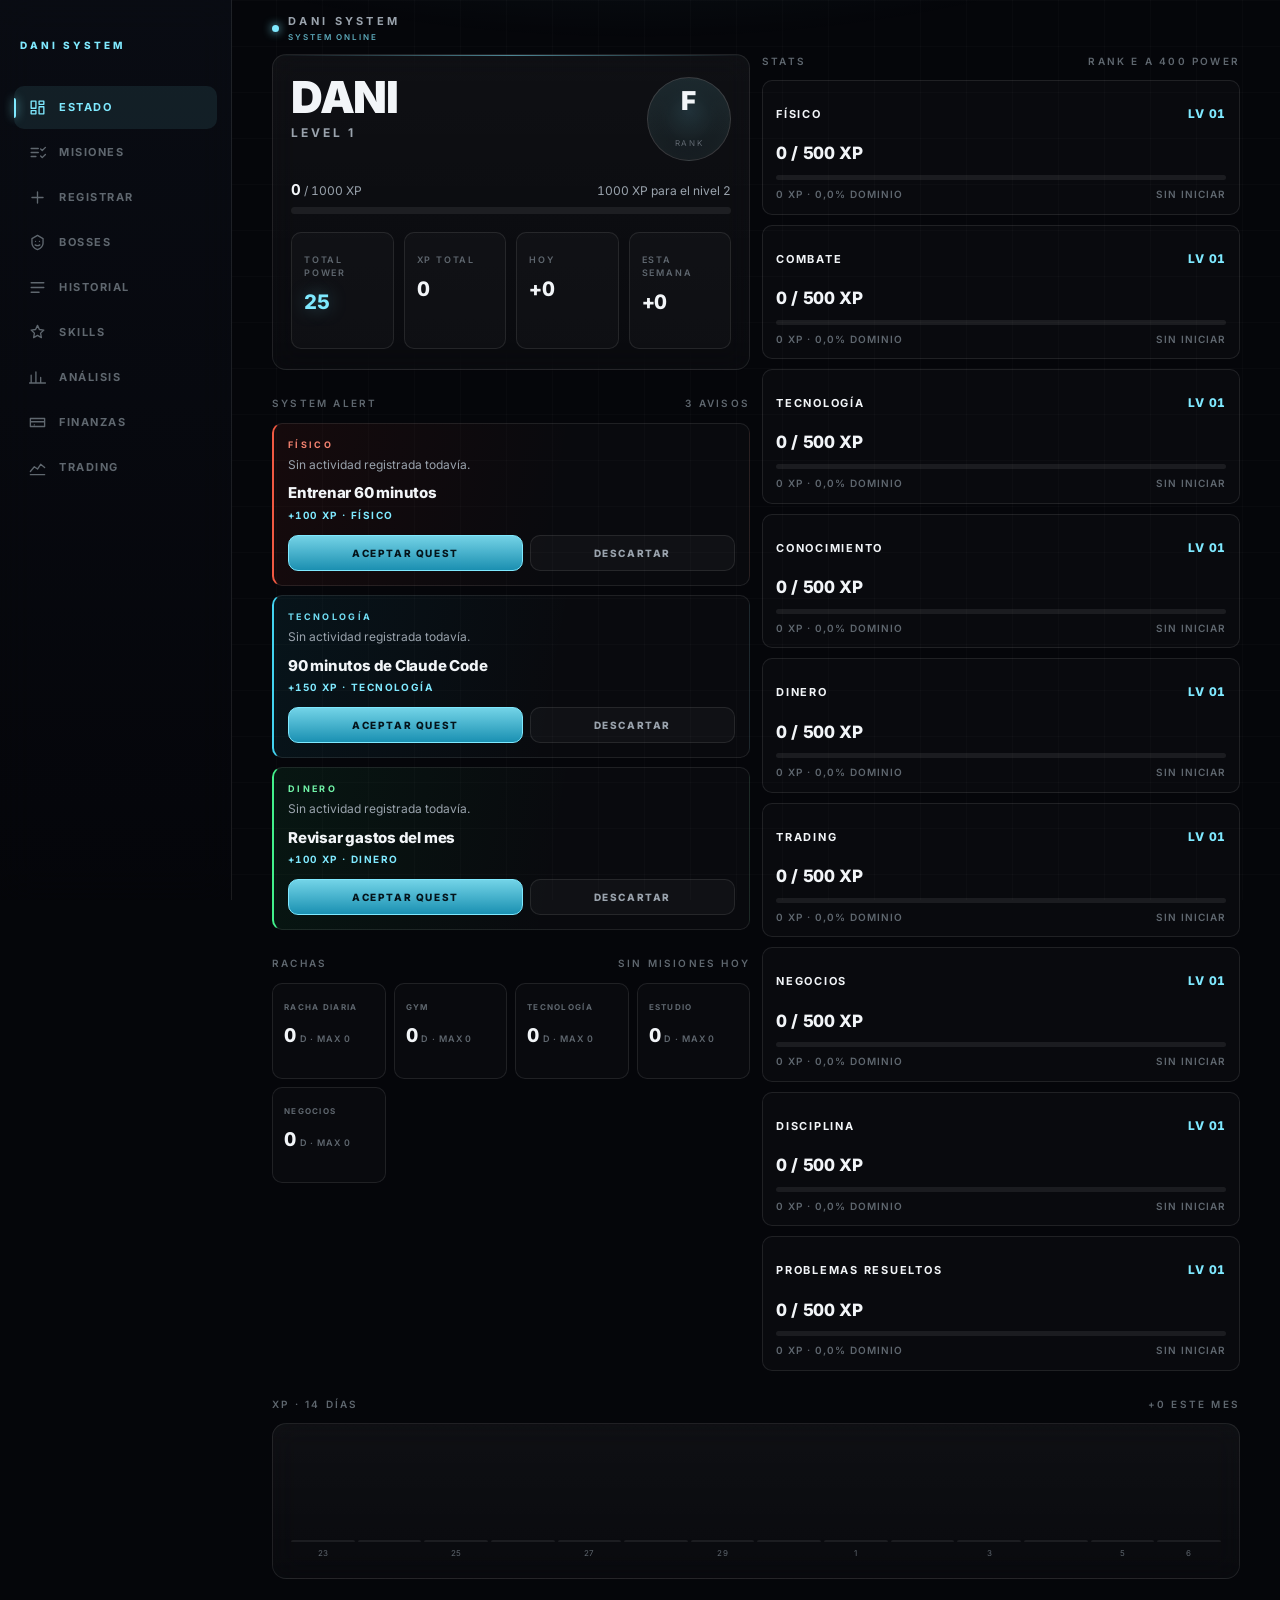
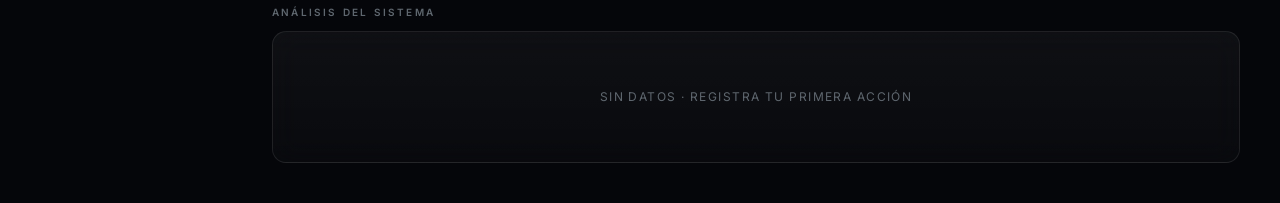
==== commit fbb721d5: "DANI SYSTEM: bloqueo por PIN, ajustes con copia de seguridad y nav de cinco - lock.js: PIN de 4 a 8 " ====
--- a/system/index.html
+++ b/system/index.html
@@ -30,13 +30,13 @@
         <svg viewBox="0 0 24 24" aria-hidden="true"><path d="M12 5v14M5 12h14"/></svg>
         Registrar
       </button>
-      <button class="nav__btn" type="button" data-go="history">
+      <button class="nav__btn" type="button" data-go="bosses">
+        <svg viewBox="0 0 24 24" aria-hidden="true"><path d="M12 3l7 4v6c0 4-3 6.5-7 8-4-1.5-7-4-7-8V7l7-4Z"/><path d="M9.5 10.5h.01M14.5 10.5h.01M9 15c1.8 1.2 4.2 1.2 6 0"/></svg>
+        Bosses
+      </button>
+      <button class="nav__btn nav__btn--extra" type="button" data-go="history">
         <svg viewBox="0 0 24 24" aria-hidden="true"><path d="M4 6h16M4 12h16M4 18h10"/></svg>
         Historial
-      </button>
-      <button class="nav__btn nav__btn--extra" type="button" data-go="bosses">
-        <svg viewBox="0 0 24 24" aria-hidden="true"><path d="M12 3l7 4v6c0 4-3 6.5-7 8-4-1.5-7-4-7-8V7l7-4Z"/><path d="M9.5 10.5h.01M14.5 10.5h.01M9 15c1.8 1.2 4.2 1.2 6 0"/></svg>
-        Bosses
       </button>
       <button class="nav__btn nav__btn--extra" type="button" data-go="unlocks">
         <svg viewBox="0 0 24 24" aria-hidden="true"><path d="M12 3l2.4 5.2 5.6.7-4.1 3.9 1 5.6-4.9-2.8-4.9 2.8 1-5.6L4 8.9l5.6-.7L12 3Z"/></svg>
@@ -54,7 +54,21 @@
         <svg viewBox="0 0 24 24" aria-hidden="true"><path d="M3 17l5-6 4 3 4-6 5 4"/><path d="M3 21h18"/></svg>
         Trading
       </button>
+      <button class="nav__btn nav__btn--more" type="button" data-go="more">
+        <svg viewBox="0 0 24 24" aria-hidden="true"><path d="M5 12h.01M12 12h.01M19 12h.01"/></svg>
+        Más
+      </button>
     </nav>
+
+    <div class="lock" data-lock hidden>
+      <div class="lock__panel">
+        <p class="lock__kicker">Dani System</p>
+        <h1 class="lock__title" data-lock-title>Introduce tu PIN</h1>
+        <div class="lock__dots" data-lock-dots aria-hidden="true"></div>
+        <p class="lock__msg" data-lock-msg role="status"></p>
+        <div class="keypad" data-keypad></div>
+      </div>
+    </div>
 
     <main class="app">
       <div class="topbar">
@@ -65,7 +79,7 @@
             <span class="topbar__state">System online</span>
           </span>
         </div>
-        <button class="ghost-btn" type="button" data-go="more">Secciones</button>
+        <button class="ghost-btn" type="button" data-lock-now hidden>Bloquear</button>
       </div>
 
       <!-- ============ ESTADO ============ -->
@@ -437,6 +451,60 @@
         <div data-tr-list></div>
       </section>
 
+      <!-- ============ AJUSTES ============ -->
+      <section class="view" data-view="settings" hidden>
+        <div class="section-head" style="margin-top:14px">
+          <p class="label">Bloqueo por PIN</p>
+          <p class="label" data-pin-state></p>
+        </div>
+        <div class="card">
+          <p class="form-hint" style="margin-top:0">
+            El PIN impide que se abra el sistema desde el navegador de otra
+            persona. No cifra los datos: siguen guardados en este dispositivo.
+          </p>
+          <div data-pin-off>
+            <div class="row-2">
+              <label class="field">
+                <span>PIN nuevo (4–8 dígitos)</span>
+                <input data-pin-new type="password" inputmode="numeric" autocomplete="off" />
+              </label>
+              <label class="field">
+                <span>Repetir PIN</span>
+                <input data-pin-rep type="password" inputmode="numeric" autocomplete="off" />
+              </label>
+            </div>
+            <button class="btn" type="button" data-pin-set style="margin-top:14px">Activar PIN</button>
+          </div>
+          <div data-pin-on hidden>
+            <label class="field" style="margin-top:0">
+              <span>PIN actual</span>
+              <input data-pin-current type="password" inputmode="numeric" autocomplete="off" />
+            </label>
+            <div class="row-2" style="margin-top:14px">
+              <button class="btn btn--ghost" type="button" data-pin-lock>Bloquear ahora</button>
+              <button class="btn btn--danger" type="button" data-pin-remove>Quitar PIN</button>
+            </div>
+          </div>
+        </div>
+
+        <div class="section-head">
+          <p class="label">Datos</p>
+          <p class="label" data-data-size></p>
+        </div>
+        <div class="card">
+          <p class="form-hint" style="margin-top:0">
+            Todo vive en este navegador. Si borras los datos del sitio o cambias
+            de móvil, se pierde: exporta de vez en cuando.
+          </p>
+          <div class="row-2" style="margin-top:14px">
+            <button class="btn btn--ghost" type="button" data-export>Exportar copia</button>
+            <button class="btn btn--ghost" type="button" data-import>Importar copia</button>
+          </div>
+          <input data-import-file type="file" accept="application/json" hidden />
+          <button class="btn btn--danger" type="button" data-reset style="margin-top:10px">Borrar todo</button>
+        </div>
+      </section>
+
       <!-- ============ HISTORIAL ============ -->
       <section class="view" data-view="history" hidden>
         <div class="section-head" style="margin-top:14px">
@@ -465,6 +533,7 @@
 
     <script src="js/config.js"></script>
     <script src="js/store.js"></script>
+    <script src="js/lock.js"></script>
     <script src="js/engine.js"></script>
     <script src="js/quests.js"></script>
     <script src="js/bosses.js"></script>
--- a/system/css/system.css
+++ b/system/css/system.css
@@ -1257,8 +1257,8 @@
     padding: 0 40px;
   }
 
-  /* En escritorio las secciones ya están en la barra lateral. */
-  [data-go="more"].ghost-btn {
+  /* En escritorio la barra lateral ya lo tiene todo. */
+  .nav__btn--more {
     display: none;
   }
 
@@ -1955,3 +1955,119 @@
     transform: translateY(-2px);
   }
 }
+
+/* ---------- Pantalla de bloqueo ---------- */
+.lock {
+  position: fixed;
+  inset: 0;
+  z-index: 90;
+  display: grid;
+  place-items: center;
+  padding: 24px;
+  background: radial-gradient(70% 50% at 50% 0%, rgba(127, 233, 255, 0.1), transparent 70%),
+    var(--bg);
+}
+
+.lock[hidden] {
+  display: none;
+}
+
+.lock__panel {
+  width: 100%;
+  max-width: 330px;
+  text-align: center;
+}
+
+.lock__kicker {
+  font-size: 10px;
+  letter-spacing: 0.34em;
+  text-transform: uppercase;
+  color: var(--accent);
+  font-weight: 700;
+  margin: 0;
+}
+
+.lock__title {
+  font-size: 20px;
+  font-weight: 800;
+  letter-spacing: -0.02em;
+  margin: 12px 0 0;
+}
+
+.lock__dots {
+  display: flex;
+  justify-content: center;
+  gap: 11px;
+  margin: 26px 0 6px;
+  min-height: 13px;
+}
+
+.lock__dot {
+  width: 11px;
+  height: 11px;
+  border-radius: 50%;
+  border: 1px solid var(--line-strong);
+}
+
+.lock__dot--on {
+  background: var(--accent);
+  border-color: var(--accent);
+  box-shadow: 0 0 12px rgba(127, 233, 255, 0.5);
+}
+
+.lock__msg {
+  font-size: 11px;
+  letter-spacing: 0.14em;
+  text-transform: uppercase;
+  color: var(--bad);
+  font-weight: 600;
+  min-height: 16px;
+  margin: 6px 0 0;
+}
+
+.lock--wrong .lock__panel {
+  animation: shake 0.32s var(--ease);
+}
+
+@keyframes shake {
+  25% {
+    transform: translateX(-7px);
+  }
+  75% {
+    transform: translateX(7px);
+  }
+}
+
+.keypad {
+  display: grid;
+  grid-template-columns: repeat(3, 1fr);
+  gap: 10px;
+  margin-top: 22px;
+}
+
+.key {
+  border: 1px solid var(--line);
+  background: rgba(255, 255, 255, 0.035);
+  color: var(--text);
+  border-radius: var(--r-sm);
+  font: inherit;
+  font-size: 21px;
+  font-weight: 700;
+  font-variant-numeric: tabular-nums;
+  padding: 17px 0;
+  cursor: pointer;
+  transition: background 0.15s, transform 0.12s var(--ease);
+}
+
+.key:active {
+  transform: scale(0.95);
+  background: rgba(127, 233, 255, 0.16);
+}
+
+.key--fn {
+  font-size: 11px;
+  letter-spacing: 0.14em;
+  text-transform: uppercase;
+  color: var(--dim);
+  font-weight: 700;
+}
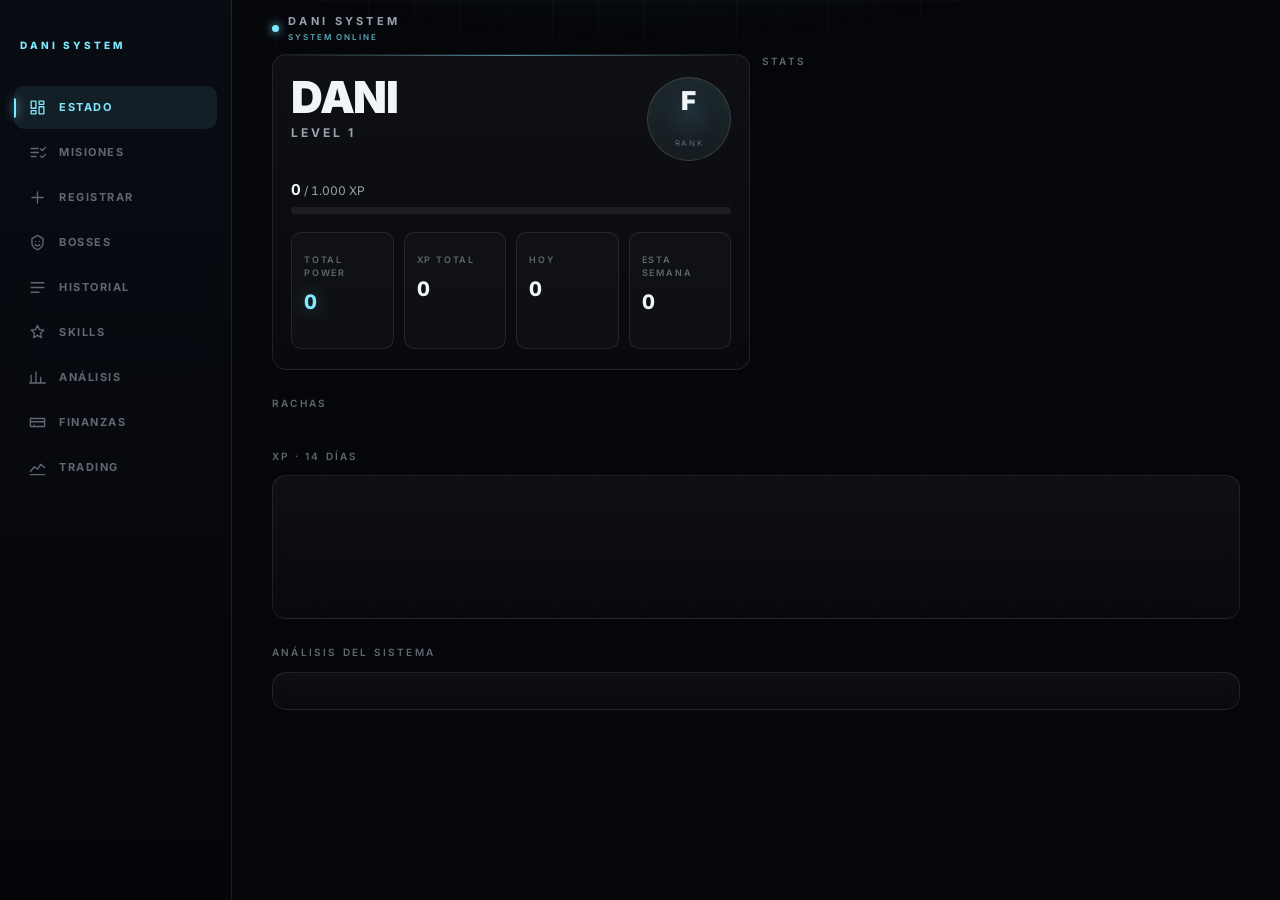
==== commit 6b7dc33a: "DANI SYSTEM autonomo: fuente propia, icono, manifest y README Deja de depender de los assets de FOG:" ====
--- a/system/index.html
+++ b/system/index.html
@@ -11,7 +11,9 @@
     <meta name="apple-mobile-web-app-status-bar-style" content="black-translucent" />
     <meta name="apple-mobile-web-app-title" content="DANI SYSTEM" />
     <link rel="icon" href="data:image/svg+xml,%3Csvg xmlns='http://www.w3.org/2000/svg' viewBox='0 0 32 32'%3E%3Crect width='32' height='32' rx='7' fill='%2305060a'/%3E%3Ctext x='16' y='22' font-family='Helvetica,Arial' font-size='15' font-weight='700' fill='%237fe9ff' text-anchor='middle'%3EDS%3C/text%3E%3C/svg%3E" />
-    <link rel="preload" as="font" type="font/woff2" href="../assets/fonts/inter-latin.woff2" crossorigin />
+    <link rel="apple-touch-icon" href="icon-180.png" />
+    <link rel="manifest" href="manifest.webmanifest" />
+    <link rel="preload" as="font" type="font/woff2" href="fonts/inter-latin.woff2" crossorigin />
     <link rel="stylesheet" href="css/system.css" />
   </head>
   <body>
--- a/system/css/system.css
+++ b/system/css/system.css
@@ -5,7 +5,7 @@
 
 @font-face {
   font-family: "Inter";
-  src: url("../../assets/fonts/inter-latin.woff2") format("woff2");
+  src: url("../fonts/inter-latin.woff2") format("woff2");
   font-weight: 100 900;
   font-style: normal;
   font-display: swap;
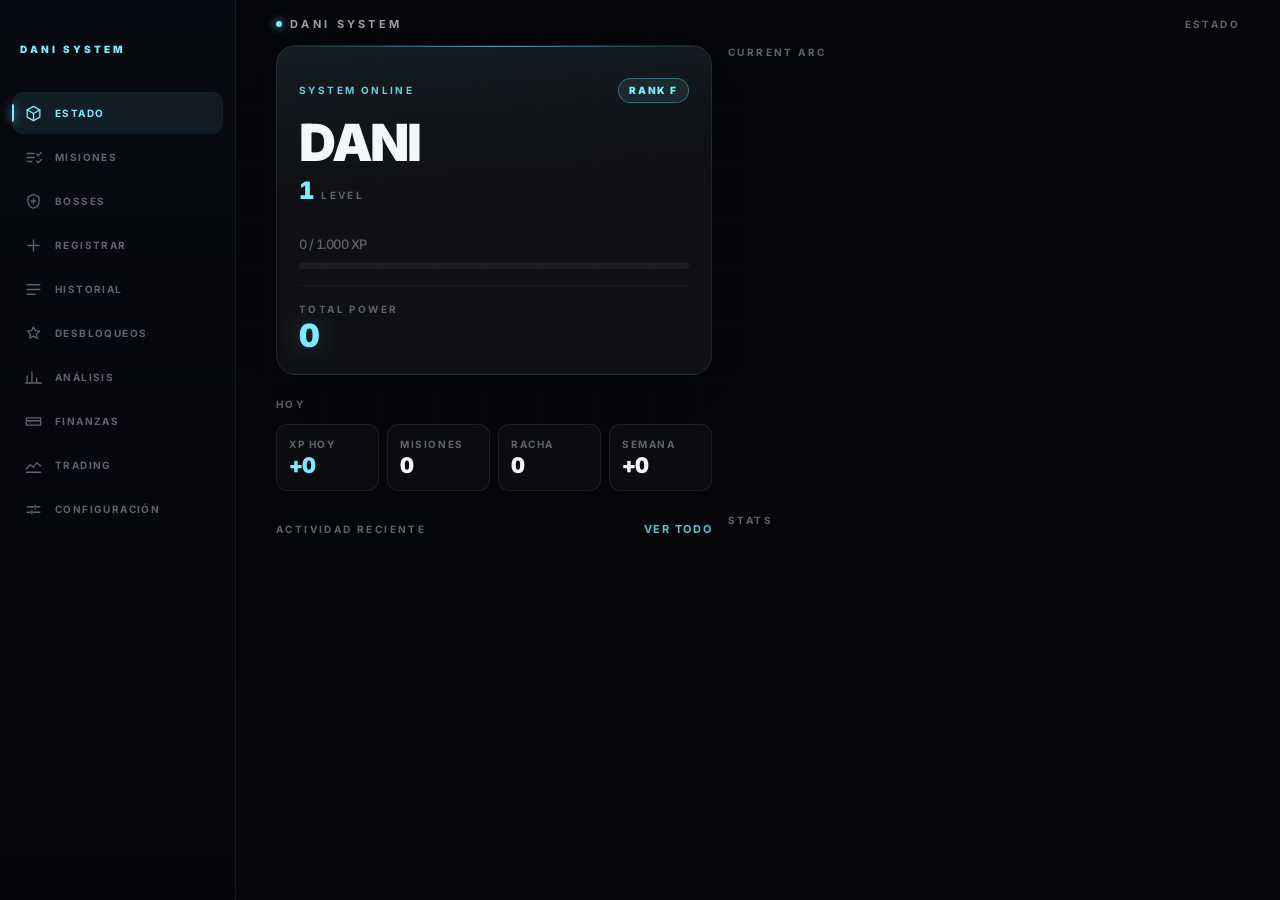
==== commit 010c1373: "Rediseno UX/UI: un solo producto, no un panel de metricas Sistema visual centralizado en tokens (col" ====
--- a/system/index.html
+++ b/system/index.html
@@ -19,42 +19,48 @@
   <body>
     <div class="toasts" data-toasts aria-live="polite"></div>
 
-    <nav class="nav" aria-label="Secciones principales">
+    <!-- ============ NAVEGACIÓN ============
+         Móvil: cinco destinos. Escritorio: barra lateral con todos. -->
+    <nav class="nav" aria-label="Secciones" data-nav>
       <button class="nav__btn" type="button" data-go="dashboard" aria-current="true">
-        <svg viewBox="0 0 24 24" aria-hidden="true"><path d="M4 13h6V4H4v9Zm0 7h6v-4H4v4Zm10 0h6v-9h-6v9Zm0-16v4h6V4h-6Z"/></svg>
+        <svg viewBox="0 0 24 24" aria-hidden="true"><path d="M12 3l8 4.5v9L12 21l-8-4.5v-9L12 3Z"/><path d="M12 12v9M12 12l8-4.5M12 12L4 7.5"/></svg>
         Estado
       </button>
       <button class="nav__btn" type="button" data-go="quests">
         <svg viewBox="0 0 24 24" aria-hidden="true"><path d="M4 7h9M4 12h9M4 17h6M16 7.5l2 2 4-4M16 16.5l2 2 4-4"/></svg>
         Misiones
       </button>
+      <button class="nav__btn" type="button" data-go="bosses">
+        <svg viewBox="0 0 24 24" aria-hidden="true"><path d="M12 3l7 3.4v5.8c0 4.1-2.8 6.9-7 8.3-4.2-1.4-7-4.2-7-8.3V6.4L12 3Z"/><path d="M12 8.6v6.2M9.2 11.4h5.6"/></svg>
+        Bosses
+      </button>
       <button class="nav__btn" type="button" data-go="log">
         <svg viewBox="0 0 24 24" aria-hidden="true"><path d="M12 5v14M5 12h14"/></svg>
         Registrar
       </button>
-      <button class="nav__btn" type="button" data-go="bosses">
-        <svg viewBox="0 0 24 24" aria-hidden="true"><path d="M12 3l7 4v6c0 4-3 6.5-7 8-4-1.5-7-4-7-8V7l7-4Z"/><path d="M9.5 10.5h.01M14.5 10.5h.01M9 15c1.8 1.2 4.2 1.2 6 0"/></svg>
-        Bosses
-      </button>
       <button class="nav__btn nav__btn--extra" type="button" data-go="history">
         <svg viewBox="0 0 24 24" aria-hidden="true"><path d="M4 6h16M4 12h16M4 18h10"/></svg>
         Historial
       </button>
       <button class="nav__btn nav__btn--extra" type="button" data-go="unlocks">
-        <svg viewBox="0 0 24 24" aria-hidden="true"><path d="M12 3l2.4 5.2 5.6.7-4.1 3.9 1 5.6-4.9-2.8-4.9 2.8 1-5.6L4 8.9l5.6-.7L12 3Z"/></svg>
-        Skills
+        <svg viewBox="0 0 24 24" aria-hidden="true"><path d="M12 3.5l2.3 4.9 5.2.7-3.8 3.7.9 5.2-4.6-2.6-4.6 2.6.9-5.2-3.8-3.7 5.2-.7L12 3.5Z"/></svg>
+        Desbloqueos
       </button>
       <button class="nav__btn nav__btn--extra" type="button" data-go="analytics">
-        <svg viewBox="0 0 24 24" aria-hidden="true"><path d="M4 19V9M10 19V5M16 19v-7M22 19H2"/></svg>
+        <svg viewBox="0 0 24 24" aria-hidden="true"><path d="M4 19V10M10 19V5M16 19v-6M22 19H2"/></svg>
         Análisis
       </button>
       <button class="nav__btn nav__btn--extra" type="button" data-go="finance">
-        <svg viewBox="0 0 24 24" aria-hidden="true"><path d="M3 7h18v10H3V7Zm0 4h18"/><path d="M8 15h.01"/></svg>
+        <svg viewBox="0 0 24 24" aria-hidden="true"><path d="M3 7.5h18v9H3v-9Zm0 3.5h18"/><path d="M7.5 14h.01"/></svg>
         Finanzas
       </button>
       <button class="nav__btn nav__btn--extra" type="button" data-go="trading">
-        <svg viewBox="0 0 24 24" aria-hidden="true"><path d="M3 17l5-6 4 3 4-6 5 4"/><path d="M3 21h18"/></svg>
+        <svg viewBox="0 0 24 24" aria-hidden="true"><path d="M3 16.5l5-5.5 4 3 4-5.5 5 4"/><path d="M3 20.5h18"/></svg>
         Trading
+      </button>
+      <button class="nav__btn nav__btn--extra" type="button" data-go="settings">
+        <svg viewBox="0 0 24 24" aria-hidden="true"><path d="M4 8.5h8M16 8.5h4M4 15.5h4M12 15.5h8M14 6.5v4M10 13.5v4"/></svg>
+        Configuración
       </button>
       <button class="nav__btn nav__btn--more" type="button" data-go="more">
         <svg viewBox="0 0 24 24" aria-hidden="true"><path d="M5 12h.01M12 12h.01M19 12h.01"/></svg>
@@ -62,9 +68,10 @@
       </button>
     </nav>
 
+    <!-- ============ BLOQUEO ============ -->
     <div class="lock" data-lock hidden>
       <div class="lock__panel">
-        <p class="lock__kicker">Dani System</p>
+        <p class="kicker kicker--accent">Dani System</p>
         <h1 class="lock__title" data-lock-title>Introduce tu PIN</h1>
         <div class="lock__dots" data-lock-dots aria-hidden="true"></div>
         <p class="lock__msg" data-lock-msg role="status"></p>
@@ -74,110 +81,125 @@
 
     <main class="app">
       <div class="topbar">
-        <div class="topbar__id">
-          <span class="topbar__dot" aria-hidden="true"></span>
-          <span>
-            <span class="topbar__title">Dani System</span>
-            <span class="topbar__state">System online</span>
-          </span>
-        </div>
-        <button class="ghost-btn" type="button" data-lock-now hidden>Bloquear</button>
+        <div class="brand">
+          <span class="dot" aria-hidden="true"></span>
+          <span class="brand__name">Dani System</span>
+        </div>
+        <div class="brand">
+          <span class="topbar__view" data-topbar-view>Estado</span>
+          <button class="pill-btn" type="button" data-lock-now hidden>Bloquear</button>
+        </div>
       </div>
 
       <!-- ============ ESTADO ============ -->
       <section class="view" data-view="dashboard">
-        <div class="dash-grid">
-          <div>
-            <div class="card hud">
-              <div class="hud__row">
+        <div class="dash">
+          <!-- Character status -->
+          <div class="block block--hero">
+            <div class="hero">
+              <div class="hero__top">
+                <p class="kicker kicker--accent">System online</p>
+                <span class="badge badge--accent" data-rank-badge>Rank F</span>
+              </div>
+
+              <h1 class="hero__name" data-name>DANI</h1>
+              <p class="hero__lv">
+                <span class="hero__lv-num num" data-level>1</span>
+                <span class="hero__lv-lab">Level</span>
+              </p>
+
+              <div class="hero__xp">
+                <div class="hero__xp-line">
+                  <p class="hero__xp-v num">
+                    <span data-xp-into>0</span><span data-xp-needed> / 1.000 XP</span>
+                  </p>
+                  <p class="micro num" data-xp-next></p>
+                </div>
+                <div class="bar"><i data-xp-bar></i></div>
+              </div>
+
+              <div class="hero__power">
                 <div>
-                  <h1 class="hud__name" data-name>DANI</h1>
-                  <p class="hud__level">Level <span data-level>1</span></p>
+                  <p class="kicker">Total power</p>
+                  <p class="hero__power-v num" data-power>0</p>
                 </div>
-                <div class="rank" aria-label="Rank">
-                  <span class="rank__value" data-rank>F</span>
-                  <span class="rank__tag">Rank</span>
-                </div>
-              </div>
-
-              <div class="xp-line">
-                <span class="mono"><strong data-xp-into>0</strong> / <span data-xp-needed>1.000</span> XP</span>
-                <span class="mono" data-xp-next></span>
-              </div>
-              <div class="bar"><i class="bar__fill" data-xp-bar></i></div>
-
-              <div class="hud__grid">
-                <div class="mini power">
-                  <p class="mini__k">Total Power</p>
-                  <p class="mini__v mono" data-power>0</p>
-                </div>
-                <div class="mini">
-                  <p class="mini__k">XP total</p>
-                  <p class="mini__v mono" data-xp-total>0</p>
-                </div>
-                <div class="mini">
-                  <p class="mini__k">Hoy</p>
-                  <p class="mini__v mono" data-xp-today>0</p>
-                </div>
-                <div class="mini">
-                  <p class="mini__k">Esta semana</p>
-                  <p class="mini__v mono" data-xp-week>0</p>
-                </div>
-              </div>
-            </div>
-
-            <div data-alerts></div>
-
-            <div class="section-head">
-              <p class="label">Rachas</p>
-              <p class="label" data-quest-slots></p>
-            </div>
-            <div class="streaks" data-streaks></div>
-          </div>
-
-          <div>
-            <div class="section-head dash-grid__head">
-              <p class="label">Stats</p>
-              <p class="label" data-rank-next></p>
+                <p class="micro hero__power-note" data-power-note></p>
+              </div>
+            </div>
+          </div>
+
+          <div class="block block--today">
+            <div class="sec sec--tight">
+              <p class="kicker">Hoy</p>
+              <p class="micro" data-today-date></p>
+            </div>
+            <div class="tiles">
+              <div class="tile tile--accent">
+                <p class="tile__k">XP hoy</p>
+                <p class="tile__v num" data-t-today>+0</p>
+              </div>
+              <div class="tile">
+                <p class="tile__k">Misiones</p>
+                <p class="tile__v num" data-t-quests>0</p>
+              </div>
+              <div class="tile">
+                <p class="tile__k">Racha</p>
+                <p class="tile__v num" data-t-streak>0</p>
+              </div>
+              <div class="tile">
+                <p class="tile__k">Semana</p>
+                <p class="tile__v num" data-t-week>+0</p>
+              </div>
+            </div>
+          </div>
+
+          <div class="block block--arc">
+            <div class="sec sec--tight">
+              <p class="kicker">Current arc</p>
+              <p class="micro" data-arc-note></p>
+            </div>
+            <div data-arc></div>
+          </div>
+
+          <div class="block block--alerts" data-alerts></div>
+
+          <div class="block block--stats">
+            <div class="sec">
+              <p class="kicker">Stats</p>
+              <p class="micro" data-stats-note></p>
             </div>
             <div class="stats" data-stats></div>
           </div>
-        </div>
-
-        <div class="section-head">
-          <p class="label">XP · 14 días</p>
-          <p class="label" data-month-xp></p>
-        </div>
-        <div class="card">
-          <div class="chart" data-chart></div>
-          <div class="chart__x" data-chart-x></div>
-        </div>
-
-        <div class="section-head">
-          <p class="label">Análisis del sistema</p>
-        </div>
-        <div class="card" data-analysis></div>
+
+          <div class="block block--recent">
+            <div class="sec">
+              <p class="kicker">Actividad reciente</p>
+              <button class="link" type="button" data-go="history">Ver todo</button>
+            </div>
+            <div data-recent></div>
+          </div>
+        </div>
       </section>
 
       <!-- ============ MISIONES ============ -->
       <section class="view" data-view="quests" hidden>
-        <div class="section-head" style="margin-top:14px">
-          <p class="label">Daily quests</p>
-          <p class="label" data-daily-count></p>
+        <div class="sec">
+          <p class="kicker">Daily quests</p>
+          <p class="micro" data-daily-count></p>
         </div>
         <div data-daily></div>
 
-        <div class="section-head">
-          <p class="label">Weekly quests</p>
-          <p class="label" data-weekly-count></p>
+        <div class="sec">
+          <p class="kicker">Weekly quests</p>
+          <p class="micro" data-weekly-count></p>
         </div>
         <div data-weekly></div>
 
-        <div class="section-head">
-          <p class="label">Nueva quest</p>
-          <button class="ghost-btn" type="button" data-new-toggle>Crear</button>
-        </div>
-        <div class="card" data-new-form hidden>
+        <div class="sec">
+          <p class="kicker">Nueva misión</p>
+          <button class="pill-btn" type="button" data-new-toggle>Crear</button>
+        </div>
+        <div class="panel" data-new-form hidden>
           <div class="chips" data-q-type>
             <button class="chip" type="button" data-qtype="daily" aria-pressed="true">Daily</button>
             <button class="chip" type="button" data-qtype="weekly">Weekly</button>
@@ -211,8 +233,8 @@
           </div>
 
           <label class="field">
-            <span>Descripción (opcional)</span>
-            <input data-q-desc placeholder="Pierna · 60 min" />
+            <span>Descripción</span>
+            <input data-q-desc placeholder="Opcional" />
           </label>
 
           <label class="check">
@@ -220,183 +242,191 @@
             <span>Repetir cada periodo</span>
           </label>
 
-          <button class="btn" type="button" data-q-save style="margin-top:14px">Crear quest</button>
-        </div>
+          <button class="btn" type="button" data-q-save style="margin-top:var(--s4)">Crear misión</button>
+        </div>
+      </section>
+
+      <!-- ============ BOSSES ============ -->
+      <section class="view" data-view="bosses" hidden>
+        <div class="sec">
+          <p class="kicker">Bosses activos</p>
+          <button class="pill-btn" type="button" data-boss-toggle>Crear</button>
+        </div>
+
+        <div class="panel" data-boss-form hidden>
+          <label class="field">
+            <span>Nombre</span>
+            <input data-b-name placeholder="Web de FOG" />
+          </label>
+          <div class="row-2">
+            <label class="field">
+              <span>Categoría</span>
+              <select data-b-cat></select>
+            </label>
+            <label class="field">
+              <span>Amenaza</span>
+              <select data-b-diff></select>
+            </label>
+          </div>
+          <div class="row-2">
+            <label class="field">
+              <span>XP total</span>
+              <input data-b-xp type="number" inputmode="numeric" />
+            </label>
+            <label class="field">
+              <span>Descripción</span>
+              <input data-b-desc placeholder="Opcional" />
+            </label>
+          </div>
+          <label class="field">
+            <span>Objetivos (uno por línea)</span>
+            <textarea data-b-tasks placeholder="Corregir navegación&#10;Corregir checkout&#10;Probar móvil&#10;Lanzar"></textarea>
+          </label>
+          <button class="btn" type="button" data-b-save style="margin-top:var(--s4)">Crear boss</button>
+        </div>
+
+        <div data-boss-list></div>
       </section>
 
       <!-- ============ REGISTRAR ============ -->
       <section class="view" data-view="log" hidden>
-        <div class="section-head" style="margin-top:14px">
-          <p class="label">Registrar actividad</p>
-        </div>
-        <div class="card">
-          <p class="label" style="margin-bottom:8px">Categoría</p>
+        <div class="sec">
+          <p class="kicker">Registrar acción</p>
+          <p class="micro" data-log-note></p>
+        </div>
+        <div class="panel">
+          <p class="kicker" style="margin-bottom:var(--s2)">Categoría</p>
           <div class="chips" data-cats></div>
 
-          <p class="label" style="margin:16px 0 8px">Acción</p>
+          <p class="kicker" style="margin:var(--s4) 0 var(--s2)">Acción</p>
           <div class="chips" data-acts></div>
 
           <div data-extra></div>
 
           <label class="field">
-            <span>Notas (opcional)</span>
-            <textarea data-notes placeholder="Ej.: press banca 5x5, +2,5 kg"></textarea>
-          </label>
-
-          <div class="xp-line" style="margin:16px 0 10px">
-            <span class="label">Recompensa</span>
-            <strong class="mono" data-preview>+0 XP</strong>
+            <span>Notas</span>
+            <textarea data-notes placeholder="Opcional · ej. press banca 5x5, +2,5 kg"></textarea>
+          </label>
+
+          <div class="hero__xp-line" style="margin:var(--s4) 0 var(--s3)">
+            <p class="kicker">Recompensa</p>
+            <p class="mission__xp num" data-preview>+0 XP</p>
           </div>
           <button class="btn" type="button" data-submit disabled>Registrar</button>
         </div>
       </section>
 
-      <!-- ============ BOSSES ============ -->
-      <section class="view" data-view="bosses" hidden>
-        <div class="section-head" style="margin-top:14px">
-          <p class="label">Bosses activos</p>
-          <button class="ghost-btn" type="button" data-boss-toggle>Crear</button>
-        </div>
-
-        <div class="card" data-boss-form hidden>
-          <label class="field" style="margin-top:0">
-            <span>Nombre del boss</span>
-            <input data-b-name placeholder="Web de FOG" />
-          </label>
-          <div class="row-2">
-            <label class="field">
-              <span>Categoría</span>
-              <select data-b-cat></select>
-            </label>
-            <label class="field">
-              <span>Dificultad</span>
-              <select data-b-diff></select>
-            </label>
-          </div>
-          <div class="row-2">
-            <label class="field">
-              <span>XP total</span>
-              <input data-b-xp type="number" inputmode="numeric" />
-            </label>
-            <label class="field">
-              <span>Descripción</span>
-              <input data-b-desc placeholder="Opcional" />
-            </label>
-          </div>
-          <label class="field">
-            <span>Tareas (una por línea)</span>
-            <textarea data-b-tasks placeholder="Corregir navegación&#10;Corregir checkout&#10;Probar pagos&#10;Lanzar"></textarea>
-          </label>
-          <button class="btn" type="button" data-b-save style="margin-top:14px">Crear boss</button>
-        </div>
-
-        <div data-boss-list></div>
-      </section>
-
-      <!-- ============ SKILLS Y LOGROS ============ -->
+      <!-- ============ DESBLOQUEOS ============ -->
       <section class="view" data-view="unlocks" hidden>
-        <div class="section-head" style="margin-top:14px">
-          <p class="label">Skills</p>
-          <p class="label" data-skills-count></p>
-        </div>
-        <div class="unlocks" data-skills></div>
-
-        <div class="section-head">
-          <p class="label">Logros</p>
-          <p class="label" data-ach-count></p>
-        </div>
-        <div class="unlocks" data-achievements></div>
-      </section>
-
-      <!-- ============ MÁS ============ -->
-      <section class="view" data-view="more" hidden>
-        <div class="section-head" style="margin-top:14px">
-          <p class="label">Secciones</p>
-        </div>
-        <div class="menu" data-menu></div>
+        <div class="sec">
+          <p class="kicker">Desbloqueos</p>
+          <p class="micro" data-unlock-count></p>
+        </div>
+        <div class="segments" data-seg>
+          <button class="segment" type="button" data-seg-btn="skills" aria-pressed="true">Skills</button>
+          <button class="segment" type="button" data-seg-btn="achievements">Logros</button>
+        </div>
+
+        <div data-sec-skills style="margin-top:var(--s3)">
+          <div class="unlocks" data-skills></div>
+        </div>
+        <div data-sec-achievements hidden style="margin-top:var(--s3)">
+          <div class="unlocks" data-achievements></div>
+        </div>
       </section>
 
       <!-- ============ ANÁLISIS ============ -->
       <section class="view" data-view="analytics" hidden>
-        <div class="section-head" style="margin-top:14px">
-          <p class="label">Análisis</p>
+        <div class="sec">
+          <p class="kicker">Análisis</p>
         </div>
         <div class="chips" data-ranges></div>
 
-        <div class="kpis" data-kpis style="margin-top:12px"></div>
-
-        <div class="section-head">
-          <p class="label">XP por día</p>
-          <p class="label" data-series-label></p>
-        </div>
-        <div class="card">
+        <div class="kpis" style="margin-top:var(--s3)" data-kpis></div>
+
+        <div class="sec">
+          <p class="kicker">XP por día</p>
+          <p class="micro" data-series-label></p>
+        </div>
+        <div class="panel">
           <div class="chart" data-a-chart></div>
           <div class="chart__x" data-a-chart-x></div>
         </div>
 
-        <div class="section-head">
-          <p class="label">XP por categoría</p>
-        </div>
-        <div class="card" data-cat-bars></div>
-
-        <div class="section-head">
-          <p class="label">Crecimiento de stats</p>
-        </div>
-        <div class="card" data-growth></div>
+        <div class="sec">
+          <p class="kicker">XP por categoría</p>
+        </div>
+        <div class="panel" data-cat-bars></div>
+
+        <div class="sec">
+          <p class="kicker">Crecimiento de stats</p>
+        </div>
+        <div class="list" data-growth></div>
+
+        <div class="sec">
+          <p class="kicker">Rachas</p>
+          <p class="micro">Un día de descanso no rompe la racha</p>
+        </div>
+        <div class="streaks" data-streaks></div>
+
+        <div class="sec">
+          <p class="kicker">Lectura del sistema</p>
+        </div>
+        <div class="list" data-analysis></div>
       </section>
 
       <!-- ============ FINANZAS ============ -->
       <section class="view" data-view="finance" hidden>
-        <div class="section-head" style="margin-top:14px">
-          <p class="label">Patrimonio</p>
-          <button class="ghost-btn" type="button" data-mask-toggle>Ocultar cifras</button>
-        </div>
-        <div class="card" data-fin-summary></div>
-
-        <div class="section-head">
-          <p class="label">Milestones</p>
-          <p class="label" data-fin-next></p>
-        </div>
-        <div class="card" data-fin-milestones></div>
-
-        <div class="section-head">
-          <p class="label">Nuevo movimiento</p>
-        </div>
-        <div class="card">
+        <div class="sec">
+          <p class="kicker">Patrimonio</p>
+          <button class="pill-btn" type="button" data-mask-toggle>Ocultar cifras</button>
+        </div>
+        <div class="panel" data-fin-summary></div>
+
+        <div class="sec">
+          <p class="kicker">Milestones</p>
+          <p class="micro" data-fin-next></p>
+        </div>
+        <div class="panel" data-fin-milestones></div>
+
+        <div class="sec">
+          <p class="kicker">Nuevo movimiento</p>
+        </div>
+        <div class="panel">
           <div class="chips" data-fin-types></div>
-          <div class="row-2">
-            <label class="field">
+          <div class="row-2" style="margin-top:var(--s3)">
+            <label class="field" style="margin-top:0">
               <span>Importe</span>
               <input data-fin-amount type="number" inputmode="decimal" placeholder="200" />
             </label>
-            <label class="field">
+            <label class="field" style="margin-top:0">
               <span>Nota</span>
               <input data-fin-note placeholder="Opcional" />
             </label>
           </div>
-          <button class="btn" type="button" data-fin-save style="margin-top:14px">Registrar movimiento</button>
-        </div>
-
-        <div class="section-head">
-          <p class="label">Movimientos</p>
-          <p class="label" data-fin-count></p>
+          <button class="btn" type="button" data-fin-save style="margin-top:var(--s4)">Registrar</button>
+        </div>
+
+        <div class="sec">
+          <p class="kicker">Movimientos</p>
+          <p class="micro" data-fin-count></p>
         </div>
         <div data-fin-list></div>
       </section>
 
       <!-- ============ TRADING ============ -->
       <section class="view" data-view="trading" hidden>
-        <div class="section-head" style="margin-top:14px">
-          <p class="label">Disciplina</p>
-          <p class="label" data-tr-count></p>
-        </div>
-        <div class="card" data-tr-summary></div>
-
-        <div class="section-head">
-          <p class="label">Nueva operación</p>
-          <button class="ghost-btn" type="button" data-tr-toggle>Registrar</button>
-        </div>
-        <div class="card" data-tr-form hidden>
+        <div class="sec">
+          <p class="kicker">Disciplina</p>
+          <p class="micro" data-tr-count></p>
+        </div>
+        <div class="panel" data-tr-summary></div>
+
+        <div class="sec">
+          <p class="kicker">Nueva operación</p>
+          <button class="pill-btn" type="button" data-tr-toggle>Registrar</button>
+        </div>
+        <div class="panel" data-tr-form hidden>
           <div class="row-2">
             <label class="field" style="margin-top:0">
               <span>Estrategia</span>
@@ -443,93 +473,104 @@
             <input type="checkbox" data-tr-reviewed />
             <span>He revisado la operación</span>
           </label>
-          <p class="form-hint">El XP premia registrar y respetar las reglas. El resultado no da XP.</p>
-          <button class="btn" type="button" data-tr-save style="margin-top:12px">Guardar operación</button>
-        </div>
-
-        <div class="section-head">
-          <p class="label">Operaciones</p>
+          <p class="form-hint">
+            El XP premia registrar la operación y respetar las reglas. El resultado
+            no da XP.
+          </p>
+          <button class="btn" type="button" data-tr-save style="margin-top:var(--s3)">Guardar</button>
+        </div>
+
+        <div class="sec">
+          <p class="kicker">Operaciones</p>
         </div>
         <div data-tr-list></div>
-      </section>
-
-      <!-- ============ AJUSTES ============ -->
-      <section class="view" data-view="settings" hidden>
-        <div class="section-head" style="margin-top:14px">
-          <p class="label">Bloqueo por PIN</p>
-          <p class="label" data-pin-state></p>
-        </div>
-        <div class="card">
-          <p class="form-hint" style="margin-top:0">
-            El PIN impide que se abra el sistema desde el navegador de otra
-            persona. No cifra los datos: siguen guardados en este dispositivo.
-          </p>
-          <div data-pin-off>
-            <div class="row-2">
-              <label class="field">
-                <span>PIN nuevo (4–8 dígitos)</span>
-                <input data-pin-new type="password" inputmode="numeric" autocomplete="off" />
-              </label>
-              <label class="field">
-                <span>Repetir PIN</span>
-                <input data-pin-rep type="password" inputmode="numeric" autocomplete="off" />
-              </label>
-            </div>
-            <button class="btn" type="button" data-pin-set style="margin-top:14px">Activar PIN</button>
-          </div>
-          <div data-pin-on hidden>
-            <label class="field" style="margin-top:0">
-              <span>PIN actual</span>
-              <input data-pin-current type="password" inputmode="numeric" autocomplete="off" />
-            </label>
-            <div class="row-2" style="margin-top:14px">
-              <button class="btn btn--ghost" type="button" data-pin-lock>Bloquear ahora</button>
-              <button class="btn btn--danger" type="button" data-pin-remove>Quitar PIN</button>
-            </div>
-          </div>
-        </div>
-
-        <div class="section-head">
-          <p class="label">Datos</p>
-          <p class="label" data-data-size></p>
-        </div>
-        <div class="card">
-          <p class="form-hint" style="margin-top:0">
-            Todo vive en este navegador. Si borras los datos del sitio o cambias
-            de móvil, se pierde: exporta de vez en cuando.
-          </p>
-          <div class="row-2" style="margin-top:14px">
-            <button class="btn btn--ghost" type="button" data-export>Exportar copia</button>
-            <button class="btn btn--ghost" type="button" data-import>Importar copia</button>
-          </div>
-          <input data-import-file type="file" accept="application/json" hidden />
-          <button class="btn btn--danger" type="button" data-reset style="margin-top:10px">Borrar todo</button>
-        </div>
       </section>
 
       <!-- ============ HISTORIAL ============ -->
       <section class="view" data-view="history" hidden>
-        <div class="section-head" style="margin-top:14px">
-          <p class="label">Historial</p>
-          <p class="label" data-history-count></p>
-        </div>
-        <div class="card" style="padding:13px">
-          <label class="field" style="margin:0">
-            <span>Filtrar por categoría</span>
+        <div class="sec">
+          <p class="kicker">Historial</p>
+          <p class="micro" data-history-count></p>
+        </div>
+        <div class="panel panel--flush">
+          <label class="field">
+            <span>Categoría</span>
             <select data-filter>
               <option value="">Todas</option>
             </select>
           </label>
         </div>
-        <div style="margin-top:12px" data-log></div>
+        <div style="margin-top:var(--s3)" data-log></div>
+      </section>
+
+      <!-- ============ CONFIGURACIÓN ============ -->
+      <section class="view" data-view="settings" hidden>
+        <div class="sec">
+          <p class="kicker">Bloqueo por PIN</p>
+          <p class="micro" data-pin-state></p>
+        </div>
+        <div class="panel">
+          <p class="form-hint" style="margin-top:0">
+            El PIN impide que se abra el sistema desde el navegador de otra persona.
+            No cifra los datos: siguen guardados en este dispositivo.
+          </p>
+          <div data-pin-off>
+            <div class="row-2" style="margin-top:var(--s3)">
+              <label class="field" style="margin-top:0">
+                <span>PIN nuevo (4–8)</span>
+                <input data-pin-new type="password" inputmode="numeric" autocomplete="off" />
+              </label>
+              <label class="field" style="margin-top:0">
+                <span>Repetir</span>
+                <input data-pin-rep type="password" inputmode="numeric" autocomplete="off" />
+              </label>
+            </div>
+            <button class="btn" type="button" data-pin-set style="margin-top:var(--s4)">Activar PIN</button>
+          </div>
+          <div data-pin-on hidden>
+            <label class="field" style="margin-top:var(--s3)">
+              <span>PIN actual</span>
+              <input data-pin-current type="password" inputmode="numeric" autocomplete="off" />
+            </label>
+            <div class="row-2" style="margin-top:var(--s4)">
+              <button class="btn btn--ghost" type="button" data-pin-lock>Bloquear</button>
+              <button class="btn btn--danger" type="button" data-pin-remove>Quitar PIN</button>
+            </div>
+          </div>
+        </div>
+
+        <div class="sec">
+          <p class="kicker">Datos</p>
+          <p class="micro" data-data-size></p>
+        </div>
+        <div class="panel">
+          <p class="form-hint" style="margin-top:0">
+            Todo vive en este navegador. Si borras los datos del sitio o cambias de
+            móvil, se pierde: exporta de vez en cuando.
+          </p>
+          <div class="row-2" style="margin-top:var(--s4)">
+            <button class="btn btn--ghost" type="button" data-export>Exportar</button>
+            <button class="btn btn--ghost" type="button" data-import>Importar</button>
+          </div>
+          <input data-import-file type="file" accept="application/json" hidden />
+          <button class="btn btn--danger" type="button" data-reset style="margin-top:var(--s2)">Borrar todo</button>
+        </div>
+      </section>
+
+      <!-- ============ MÁS ============ -->
+      <section class="view" data-view="more" hidden>
+        <div class="sec">
+          <p class="kicker">Secciones</p>
+        </div>
+        <div class="menu" data-menu></div>
       </section>
     </main>
 
     <div class="flash" data-flash hidden>
-      <div>
-        <p class="flash__k" data-flash-k>Level Up</p>
+      <div class="flash__frame">
+        <p class="flash__k" data-flash-k>Level up</p>
         <p class="flash__v" data-flash-v>2</p>
-        <p class="flash__sub" data-flash-sub></p>
+        <p class="flash__s" data-flash-sub></p>
       </div>
     </div>
 
--- a/system/css/system.css
+++ b/system/css/system.css
@@ -1,6 +1,9 @@
 /* =========================================================
-   DANI SYSTEM — HUD
-   Mobile first (iPhone), después tablet y desktop.
+   DANI SYSTEM — sistema visual
+   Un solo lugar para color, espacio, tipografía, radios y
+   estados. Ningún componente inventa valores propios.
+   Orden: tokens → primitivas → componentes → vistas → nav
+          → feedback → responsive.
    ========================================================= */
 
 @font-face {
@@ -11,42 +14,100 @@
   font-display: swap;
 }
 
+/* =========================================================
+   1. TOKENS
+   ========================================================= */
 :root {
+  /* Superficies */
   --bg: #05060a;
-  --bg-2: #080a10;
-  --panel: rgba(255, 255, 255, 0.032);
-  --panel-2: rgba(255, 255, 255, 0.055);
-  --line: rgba(255, 255, 255, 0.09);
-  --line-strong: rgba(255, 255, 255, 0.16);
-
-  --text: #f2f5f8;
-  --dim: #9aa3ad;
-  --faint: #5f676f;
-
+  --bg-deep: #030408;
+  --surface: rgba(255, 255, 255, 0.028);
+  --surface-2: rgba(255, 255, 255, 0.05);
+  --surface-3: rgba(255, 255, 255, 0.08);
+
+  /* Bordes */
+  --border: rgba(255, 255, 255, 0.075);
+  --border-2: rgba(255, 255, 255, 0.14);
+  --hairline: rgba(255, 255, 255, 0.04);
+
+  /* Texto */
+  --text: #f4f6f8;
+  --text-2: #98a1ab;
+  --text-3: #5c646d;
+
+  /* Acento y estados */
   --accent: #7fe9ff;
-  --accent-deep: #1d9fc4;
-  --good: #6ee7a8;
-  --bad: #ff7a7a;
-  --gold: #f2cf7a;
-
+  --accent-deep: #1a93bb;
+  --accent-glow: rgba(127, 233, 255, 0.4);
+  --accent-wash: rgba(127, 233, 255, 0.09);
+  --ok: #6ee7a8;
+  --warn: #f2cf7a;
+  --bad: #ff7d7d;
+
+  /* Tipografía */
   --font: "Inter", -apple-system, BlinkMacSystemFont, "Segoe UI", Roboto,
     Helvetica, Arial, sans-serif;
 
-  --r: 14px;
-  --r-sm: 10px;
-  --gutter: 16px;
-  --nav-h: 62px;
-
+  --t-display: clamp(2.4rem, 12vw, 3.6rem); /* nombre del personaje */
+  --t-h1: clamp(1.35rem, 5.6vw, 1.7rem); /* nombre de boss */
+  --t-h2: 0.94rem; /* título de tarjeta */
+  --t-body: 0.875rem;
+  --t-num: 1.35rem; /* cifras de tile */
+  --t-label: 0.625rem; /* kicker en mayúsculas */
+  --t-micro: 0.6875rem; /* nota secundaria */
+
+  --w-regular: 400;
+  --w-medium: 500;
+  --w-bold: 700;
+  --w-black: 900;
+
+  --track-label: 0.24em;
+  --track-tight: -0.03em;
+
+  /* Espacio */
+  --s1: 4px;
+  --s2: 8px;
+  --s3: 12px;
+  --s4: 16px;
+  --s5: 22px;
+  --s6: 32px;
+  --s7: 44px;
+
+  /* Radios */
+  --r-lg: 20px;
+  --r: 15px;
+  --r-sm: 11px;
+  --r-xs: 8px;
+  --r-pill: 999px;
+
+  /* Elevación */
+  --shadow: 0 18px 40px -24px rgba(0, 0, 0, 0.9);
+  --shadow-up: 0 -14px 34px -20px rgba(0, 0, 0, 0.85);
+
+  /* Movimiento */
   --ease: cubic-bezier(0.16, 0.84, 0.44, 1);
-}
-
+  --fast: 0.16s;
+  --mid: 0.32s;
+  --slow: 0.6s;
+
+  /* Estructura */
+  --gutter: 18px;
+  --nav-h: 58px;
+  --wrap: 1120px;
+}
+
+/* =========================================================
+   2. PRIMITIVAS
+   ========================================================= */
 * {
   box-sizing: border-box;
 }
 
 button,
-.menu__item,
-.chip {
+.chip,
+.menu-row,
+.mission,
+.tile {
   -webkit-tap-highlight-color: transparent;
 }
 
@@ -60,41 +121,36 @@
   background: var(--bg);
   color: var(--text);
   font-family: var(--font);
-  font-size: 15px;
-  line-height: 1.45;
+  font-size: var(--t-body);
+  line-height: 1.5;
+  min-height: 100vh;
+  overflow-x: hidden;
   -webkit-font-smoothing: antialiased;
   -webkit-text-size-adjust: 100%;
-  min-height: 100vh;
-  padding-bottom: calc(var(--nav-h) + env(safe-area-inset-bottom, 0px) + 12px);
-  overflow-x: hidden;
-}
-
-/* Halo de fondo, estático y barato. */
+  padding-bottom: calc(var(--nav-h) + env(safe-area-inset-bottom, 0px) + var(--s5));
+}
+
+/* Vignette cyan muy tenue arriba: da profundidad sin neón. */
 body::before {
   content: "";
   position: fixed;
-  inset: -20% -20% auto -20%;
-  height: 70vh;
-  background: radial-gradient(
-    50% 50% at 50% 0%,
-    rgba(127, 233, 255, 0.11),
-    transparent 70%
-  );
+  inset: -25% -25% auto -25%;
+  height: 60vh;
+  background: radial-gradient(46% 50% at 50% 0%, rgba(127, 233, 255, 0.085), transparent 72%);
   pointer-events: none;
   z-index: 0;
 }
 
-/* Rejilla técnica muy tenue. */
+/* Rejilla técnica: apenas perceptible, se desvanece hacia abajo. */
 body::after {
   content: "";
   position: fixed;
   inset: 0;
-  background-image: linear-gradient(
-      rgba(255, 255, 255, 0.018) 1px,
-      transparent 1px
-    ),
-    linear-gradient(90deg, rgba(255, 255, 255, 0.018) 1px, transparent 1px);
-  background-size: 46px 46px;
+  background-image: linear-gradient(rgba(255, 255, 255, 0.014) 1px, transparent 1px),
+    linear-gradient(90deg, rgba(255, 255, 255, 0.014) 1px, transparent 1px);
+  background-size: 54px 54px;
+  -webkit-mask-image: linear-gradient(180deg, #000 0%, transparent 78%);
+  mask-image: linear-gradient(180deg, #000 0%, transparent 78%);
   pointer-events: none;
   z-index: 0;
 }
@@ -102,746 +158,1088 @@
 .app {
   position: relative;
   z-index: 1;
-  max-width: 1180px;
+  max-width: var(--wrap);
   margin: 0 auto;
   padding: 0 var(--gutter);
 }
 
-/* ---------- Tipografía utilitaria ---------- */
-.label {
-  font-size: 10px;
-  letter-spacing: 0.22em;
-  text-transform: uppercase;
-  color: var(--faint);
-  font-weight: 600;
+.app[hidden] {
+  display: none;
+}
+
+h1,
+h2,
+h3,
+p {
   margin: 0;
 }
 
-.mono {
+/* ---------- Escala tipográfica ---------- */
+.kicker {
+  font-size: var(--t-label);
+  letter-spacing: var(--track-label);
+  text-transform: uppercase;
+  font-weight: var(--w-bold);
+  color: var(--text-3);
+}
+
+.kicker--accent {
+  color: var(--accent);
+  opacity: 0.85;
+}
+
+.micro {
+  font-size: var(--t-micro);
+  color: var(--text-3);
+  letter-spacing: 0.02em;
+}
+
+.num {
   font-variant-numeric: tabular-nums;
   font-feature-settings: "tnum" 1;
-}
-
-h1,
-h2,
-h3 {
-  margin: 0;
-  font-weight: 800;
-  letter-spacing: -0.02em;
-}
-
-/* ---------- Cabecera ---------- */
+  letter-spacing: var(--track-tight);
+}
+
+.h2 {
+  font-size: var(--t-h2);
+  font-weight: var(--w-bold);
+  letter-spacing: -0.015em;
+}
+
+/* ---------- Cabeceras de sección ---------- */
+.sec {
+  display: flex;
+  align-items: baseline;
+  justify-content: space-between;
+  gap: var(--s3);
+  margin: var(--s6) 0 var(--s3);
+}
+
+.sec--tight {
+  margin-top: var(--s5);
+}
+
+.link {
+  background: none;
+  border: 0;
+  padding: 8px 0;
+  font: inherit;
+  font-size: var(--t-micro);
+  letter-spacing: 0.14em;
+  text-transform: uppercase;
+  font-weight: var(--w-bold);
+  color: var(--accent);
+  opacity: 0.8;
+  cursor: pointer;
+}
+
+.link:hover {
+  opacity: 1;
+}
+
+/* ---------- Panel ---------- */
+.panel {
+  position: relative;
+  background: var(--surface);
+  border: 1px solid var(--border);
+  border-radius: var(--r);
+  padding: var(--s4);
+}
+
+.panel--flush {
+  padding: var(--s3);
+}
+
+.panel + .panel {
+  margin-top: var(--s3);
+}
+
+/* ---------- Barra de progreso ---------- */
+.bar {
+  position: relative;
+  height: 6px;
+  border-radius: var(--r-pill);
+  background: rgba(255, 255, 255, 0.06);
+  overflow: hidden;
+}
+
+.bar i {
+  position: absolute;
+  inset: 0 auto 0 0;
+  width: 0;
+  border-radius: var(--r-pill);
+  background: linear-gradient(90deg, var(--accent-deep), var(--accent));
+  box-shadow: 0 0 12px var(--accent-glow);
+  transition: width var(--slow) var(--ease);
+}
+
+.bar--thin {
+  height: 4px;
+}
+
+.bar--hue i {
+  background: linear-gradient(90deg, hsl(var(--h) 68% 40%), hsl(var(--h) 90% 66%));
+  box-shadow: 0 0 12px hsl(var(--h) 90% 62% / 0.35);
+}
+
+/* ---------- Botones ---------- */
+.btn {
+  display: inline-flex;
+  align-items: center;
+  justify-content: center;
+  gap: var(--s2);
+  width: 100%;
+  min-height: 44px;
+  padding: 0 var(--s4);
+  border: 1px solid var(--accent);
+  border-radius: var(--r-sm);
+  background: linear-gradient(180deg, #93eeff, #24a5cc);
+  color: #04141b;
+  font: inherit;
+  font-size: var(--t-label);
+  letter-spacing: 0.18em;
+  text-transform: uppercase;
+  font-weight: var(--w-black);
+  cursor: pointer;
+  transition: transform var(--fast) var(--ease), filter var(--fast),
+    border-color var(--fast), background var(--fast);
+}
+
+.btn:active {
+  transform: scale(0.975);
+}
+
+.btn:disabled {
+  opacity: 0.3;
+  cursor: not-allowed;
+}
+
+.btn--ghost {
+  background: var(--surface-2);
+  border-color: var(--border-2);
+  color: var(--text-2);
+}
+
+.btn--ghost:hover {
+  color: var(--text);
+  background: var(--surface-3);
+}
+
+.btn--danger {
+  background: rgba(255, 125, 125, 0.1);
+  border-color: rgba(255, 125, 125, 0.35);
+  color: var(--bad);
+}
+
+.btn--sm {
+  min-height: 38px;
+  font-size: 0.5625rem;
+  letter-spacing: 0.16em;
+  padding: 0 var(--s3);
+}
+
+.btn--auto {
+  width: auto;
+}
+
+.icon-btn {
+  flex: 0 0 auto;
+  display: grid;
+  place-items: center;
+  width: 38px;
+  height: 38px;
+  border: 1px solid var(--border);
+  border-radius: var(--r-sm);
+  background: var(--surface);
+  color: var(--text-3);
+  font: inherit;
+  font-size: 0.8125rem;
+  cursor: pointer;
+  transition: color var(--fast), border-color var(--fast);
+}
+
+.icon-btn:hover {
+  color: var(--bad);
+  border-color: rgba(255, 125, 125, 0.35);
+}
+
+.pill-btn {
+  border: 1px solid var(--border);
+  border-radius: var(--r-pill);
+  background: var(--surface);
+  color: var(--text-2);
+  font: inherit;
+  font-size: var(--t-label);
+  letter-spacing: 0.14em;
+  text-transform: uppercase;
+  font-weight: var(--w-bold);
+  padding: 8px 14px;
+  cursor: pointer;
+  transition: color var(--fast), border-color var(--fast);
+}
+
+.pill-btn:hover {
+  color: var(--text);
+  border-color: var(--border-2);
+}
+
+.actions {
+  display: flex;
+  align-items: center;
+  gap: var(--s2);
+  margin-top: var(--s3);
+}
+
+.actions .btn {
+  flex: 1 1 auto;
+}
+
+/* ---------- Chips ---------- */
+.chips {
+  display: flex;
+  flex-wrap: wrap;
+  gap: 6px;
+}
+
+.chip {
+  min-height: 36px;
+  padding: 0 13px;
+  display: inline-flex;
+  align-items: center;
+  gap: 6px;
+  border: 1px solid var(--border);
+  border-radius: var(--r-pill);
+  background: var(--surface);
+  color: var(--text-2);
+  font: inherit;
+  font-size: var(--t-label);
+  letter-spacing: 0.12em;
+  text-transform: uppercase;
+  font-weight: var(--w-bold);
+  cursor: pointer;
+  transition: all var(--fast) var(--ease);
+}
+
+.chip:hover {
+  color: var(--text);
+  border-color: var(--border-2);
+}
+
+.chip:active {
+  transform: scale(0.96);
+}
+
+.chip[aria-pressed="true"] {
+  background: var(--accent);
+  border-color: var(--accent);
+  color: #04141b;
+  box-shadow: 0 0 16px rgba(127, 233, 255, 0.22);
+}
+
+.chip__x {
+  opacity: 0.65;
+  font-variant-numeric: tabular-nums;
+}
+
+/* ---------- Insignias ---------- */
+.badge {
+  display: inline-flex;
+  align-items: center;
+  gap: 5px;
+  border: 1px solid var(--border-2);
+  border-radius: var(--r-pill);
+  padding: 4px 10px;
+  font-size: var(--t-label);
+  letter-spacing: 0.16em;
+  text-transform: uppercase;
+  font-weight: var(--w-black);
+  color: var(--text-2);
+}
+
+.badge--accent {
+  color: var(--accent);
+  border-color: rgba(127, 233, 255, 0.35);
+  background: var(--accent-wash);
+}
+
+.badge--ok {
+  color: var(--ok);
+  border-color: rgba(110, 231, 168, 0.3);
+}
+
+.badge--bad {
+  color: var(--bad);
+  border-color: rgba(255, 125, 125, 0.3);
+}
+
+.badge--warn {
+  color: var(--warn);
+  border-color: rgba(242, 207, 122, 0.3);
+}
+
+/* ---------- Campos ---------- */
+.field {
+  display: block;
+  margin-top: var(--s3);
+}
+
+.field:first-child {
+  margin-top: 0;
+}
+
+.field > span {
+  display: block;
+  font-size: var(--t-label);
+  letter-spacing: 0.16em;
+  text-transform: uppercase;
+  color: var(--text-3);
+  font-weight: var(--w-bold);
+  margin-bottom: 6px;
+}
+
+input,
+select,
+textarea {
+  width: 100%;
+  min-height: 44px;
+  background: rgba(255, 255, 255, 0.035);
+  border: 1px solid var(--border);
+  border-radius: var(--r-sm);
+  color: var(--text);
+  font: inherit;
+  font-size: 0.9375rem;
+  padding: 10px 12px;
+  -webkit-appearance: none;
+  appearance: none;
+}
+
+textarea {
+  min-height: 76px;
+  resize: vertical;
+}
+
+input:focus,
+select:focus,
+textarea:focus,
+button:focus-visible,
+.chip:focus-visible,
+.menu-row:focus-visible {
+  outline: none;
+  border-color: var(--accent);
+  box-shadow: 0 0 0 2px rgba(127, 233, 255, 0.16);
+}
+
+select {
+  background-image: linear-gradient(45deg, transparent 50%, var(--text-2) 50%),
+    linear-gradient(135deg, var(--text-2) 50%, transparent 50%);
+  background-position: calc(100% - 17px) 50%, calc(100% - 12px) 50%;
+  background-size: 5px 5px, 5px 5px;
+  background-repeat: no-repeat;
+}
+
+.check {
+  display: flex;
+  align-items: center;
+  gap: var(--s2);
+  margin-top: var(--s3);
+  font-size: var(--t-body);
+  color: var(--text-2);
+  cursor: pointer;
+}
+
+.check input {
+  width: 18px;
+  height: 18px;
+  min-height: 0;
+  flex: 0 0 auto;
+  padding: 0;
+  accent-color: var(--accent);
+  -webkit-appearance: auto;
+  appearance: auto;
+}
+
+.row-2 {
+  display: grid;
+  grid-template-columns: 1fr 1fr;
+  gap: var(--s2);
+}
+
+.form-hint {
+  font-size: var(--t-micro);
+  color: var(--text-3);
+  line-height: 1.45;
+  margin-top: var(--s3);
+}
+
+/* ---------- Estados vacíos ---------- */
+.empty {
+  border: 1px dashed var(--border-2);
+  border-radius: var(--r);
+  padding: var(--s6) var(--s4);
+  text-align: center;
+}
+
+.empty__t {
+  font-size: var(--t-label);
+  letter-spacing: 0.22em;
+  text-transform: uppercase;
+  font-weight: var(--w-bold);
+  color: var(--text-2);
+}
+
+.empty__s {
+  font-size: var(--t-micro);
+  color: var(--text-3);
+  margin-top: 6px;
+}
+
+.empty .btn {
+  width: auto;
+  margin-top: var(--s4);
+  padding: 0 var(--s5);
+}
+
+/* =========================================================
+   3. CABECERA
+   ========================================================= */
 .topbar {
   display: flex;
   align-items: center;
   justify-content: space-between;
-  padding: calc(env(safe-area-inset-top, 0px) + 14px) 0 10px;
-}
-
-.topbar__id {
+  gap: var(--s3);
+  padding: calc(env(safe-area-inset-top, 0px) + var(--s4)) 0 var(--s3);
+}
+
+.brand {
   display: flex;
   align-items: center;
-  gap: 9px;
-}
-
-.topbar__dot {
-  width: 7px;
-  height: 7px;
+  gap: var(--s2);
+}
+
+.dot {
+  width: 6px;
+  height: 6px;
   border-radius: 50%;
   background: var(--accent);
-  box-shadow: 0 0 10px var(--accent);
-  animation: pulse 2.6s var(--ease) infinite;
+  box-shadow: 0 0 9px var(--accent);
+  flex: 0 0 auto;
+  animation: pulse 3s var(--ease) infinite;
 }
 
 @keyframes pulse {
   50% {
-    opacity: 0.35;
-  }
-}
-
-.topbar__state {
-  display: block;
-  font-size: 8px;
-  letter-spacing: 0.24em;
-  text-transform: uppercase;
-  color: var(--accent);
-  opacity: 0.72;
-  font-weight: 600;
-  margin-top: 2px;
-}
-
-.topbar__title {
-  display: block;
-  font-size: 11px;
+    opacity: 0.3;
+  }
+}
+
+.brand__name {
+  font-size: 0.6875rem;
   letter-spacing: 0.3em;
   text-transform: uppercase;
-  color: var(--dim);
-  font-weight: 700;
-}
-
-.ghost-btn {
-  background: var(--panel);
-  border: 1px solid var(--line);
-  color: var(--dim);
-  border-radius: 999px;
-  padding: 7px 13px;
-  font: inherit;
-  font-size: 11px;
-  letter-spacing: 0.12em;
-  text-transform: uppercase;
-  font-weight: 600;
-  cursor: pointer;
-  transition: color 0.2s, border-color 0.2s, background 0.2s;
-}
-
-.ghost-btn:hover,
-.ghost-btn:focus-visible {
-  color: var(--text);
-  border-color: var(--line-strong);
-}
-
-/* ---------- Cards ---------- */
-.card {
+  font-weight: var(--w-bold);
+  color: var(--text-2);
+}
+
+.topbar__view {
+  font-size: var(--t-label);
+  letter-spacing: var(--track-label);
+  text-transform: uppercase;
+  font-weight: var(--w-bold);
+  color: var(--text-3);
+}
+
+/* =========================================================
+   4. HERO — character status
+   ========================================================= */
+.hero {
   position: relative;
+  border: 1px solid var(--border);
+  border-radius: var(--r-lg);
+  padding: var(--s5) var(--s4) var(--s4);
   background: linear-gradient(
-    180deg,
-    rgba(255, 255, 255, 0.045),
-    rgba(255, 255, 255, 0.018)
-  );
-  border: 1px solid var(--line);
-  border-radius: var(--r);
-  padding: 18px;
-  backdrop-filter: blur(14px);
-  -webkit-backdrop-filter: blur(14px);
-}
-
-.card + .card,
-.stack > * + * {
-  margin-top: 12px;
-}
-
-.section-head {
-  display: flex;
-  align-items: baseline;
-  justify-content: space-between;
-  gap: 12px;
-  margin: 26px 0 12px;
-}
-
-/* ---------- HUD principal ---------- */
-.hud {
-  padding: 22px 18px 20px;
+      175deg,
+      rgba(127, 233, 255, 0.07),
+      rgba(255, 255, 255, 0.014) 42%
+    ),
+    var(--surface);
+  box-shadow: var(--shadow);
   overflow: hidden;
 }
 
-.hud::before {
+/* Hairline superior: el "encendido" del HUD. */
+.hero::before {
   content: "";
   position: absolute;
   inset: 0 0 auto 0;
   height: 1px;
   background: linear-gradient(90deg, transparent, var(--accent), transparent);
-  opacity: 0.55;
-}
-
-.hud__row {
-  display: flex;
-  align-items: flex-start;
+  opacity: 0.6;
+}
+
+.hero__top {
+  display: flex;
+  align-items: center;
   justify-content: space-between;
-  gap: 14px;
-}
-
-.hud__name {
-  font-size: clamp(30px, 11vw, 44px);
-  line-height: 0.95;
-  letter-spacing: -0.03em;
-  font-weight: 900;
-}
-
-.hud__level {
-  margin-top: 6px;
-  font-size: 12px;
-  letter-spacing: 0.24em;
-  text-transform: uppercase;
-  color: var(--dim);
-  font-weight: 700;
-}
-
-.rank {
-  flex: 0 0 auto;
-  display: grid;
-  place-items: center;
-  width: 68px;
-  height: 68px;
-  border-radius: 50%;
-  border: 1px solid var(--line-strong);
-  background: radial-gradient(
-    60% 60% at 50% 40%,
-    rgba(127, 233, 255, 0.16),
-    rgba(255, 255, 255, 0.02)
-  );
-  box-shadow: inset 0 0 22px rgba(127, 233, 255, 0.1);
-}
-
-.rank__value {
-  font-size: 20px;
-  font-weight: 900;
-  letter-spacing: 0.02em;
-  line-height: 1;
-}
-
-.rank__value[data-len="9"] {
-  font-size: 9px;
-  letter-spacing: 0.06em;
-}
-
-.rank__value[data-len="3"] {
-  font-size: 16px;
-}
-
-.rank__tag {
-  font-size: 8px;
-  letter-spacing: 0.2em;
-  color: var(--faint);
-  text-transform: uppercase;
-  margin-top: 3px;
-}
-
-.xp-line {
+  gap: var(--s3);
+}
+
+.hero__name {
+  font-size: var(--t-display);
+  font-weight: var(--w-black);
+  letter-spacing: -0.045em;
+  line-height: 0.9;
+  margin-top: var(--s4);
+}
+
+/* Nivel: cifra grande con etiqueta pequeña al lado. */
+.hero__lv {
+  display: flex;
+  align-items: baseline;
+  gap: var(--s2);
+  margin-top: var(--s2);
+}
+
+.hero__lv-num {
+  font-size: 1.5rem;
+  font-weight: var(--w-black);
+  letter-spacing: var(--track-tight);
+  color: var(--accent);
+}
+
+.hero__lv-lab {
+  font-size: var(--t-label);
+  letter-spacing: var(--track-label);
+  text-transform: uppercase;
+  font-weight: var(--w-bold);
+  color: var(--text-3);
+}
+
+.hero__xp {
+  margin-top: var(--s5);
+}
+
+.hero__xp-line {
   display: flex;
   align-items: baseline;
   justify-content: space-between;
-  margin: 18px 0 7px;
-  font-size: 12px;
-  color: var(--dim);
-}
-
-.xp-line strong {
-  color: var(--text);
-  font-size: 15px;
-  font-weight: 700;
-}
-
-.bar {
-  position: relative;
-  height: 7px;
-  border-radius: 99px;
-  background: rgba(255, 255, 255, 0.07);
-  overflow: hidden;
-}
-
-.bar__fill {
-  position: absolute;
-  inset: 0 auto 0 0;
-  border-radius: 99px;
-  background: linear-gradient(90deg, var(--accent-deep), var(--accent));
-  box-shadow: 0 0 14px rgba(127, 233, 255, 0.45);
-  width: 0;
-  transition: width 0.7s var(--ease);
-}
-
-.bar--thin {
-  height: 4px;
-}
-
-.hud__grid {
+  gap: var(--s3);
+  margin-bottom: 7px;
+}
+
+.hero__xp-v {
+  font-size: 1.0625rem;
+  font-weight: var(--w-bold);
+}
+
+.hero__xp-v span {
+  color: var(--text-3);
+  font-weight: var(--w-medium);
+  font-size: 0.8125rem;
+}
+
+/* Power: separado por una línea, como una lectura aparte. */
+.hero__power {
+  display: flex;
+  align-items: flex-end;
+  justify-content: space-between;
+  gap: var(--s3);
+  margin-top: var(--s4);
+  padding-top: var(--s4);
+  border-top: 1px solid var(--hairline);
+}
+
+.hero__power-v {
+  font-size: 2rem;
+  font-weight: var(--w-black);
+  line-height: 1;
+  color: var(--accent);
+  text-shadow: 0 0 26px rgba(127, 233, 255, 0.28);
+  margin-top: 3px;
+}
+
+.hero__power-note {
+  text-align: right;
+  max-width: 46%;
+}
+
+/* =========================================================
+   5. TILES (hoy)
+   ========================================================= */
+.tiles {
   display: grid;
   grid-template-columns: repeat(2, 1fr);
-  gap: 10px;
-  margin-top: 18px;
-}
-
-.mini {
-  border: 1px solid var(--line);
+  gap: var(--s2);
+}
+
+.tile {
+  min-width: 0;
+  border: 1px solid var(--border);
   border-radius: var(--r-sm);
-  padding: 11px 12px;
-  background: rgba(255, 255, 255, 0.022);
-}
-
-.mini__k {
-  font-size: 9px;
-  letter-spacing: 0.2em;
-  text-transform: uppercase;
-  color: var(--faint);
-  font-weight: 600;
-}
-
-.mini__v {
-  font-size: 20px;
-  font-weight: 800;
-  letter-spacing: -0.02em;
-  margin-top: 2px;
-}
-
-.mini__v small {
-  font-size: 11px;
-  color: var(--dim);
-  font-weight: 600;
-  letter-spacing: 0;
-}
-
-.power .mini__v {
-  color: var(--accent);
-  text-shadow: 0 0 18px rgba(127, 233, 255, 0.35);
-}
-
-/* ---------- Stats ---------- */
-.stats {
-  display: grid;
-  gap: 10px;
-}
-
-.stat {
-  border: 1px solid var(--line);
-  border-radius: var(--r-sm);
-  padding: 12px 13px;
-  background: rgba(255, 255, 255, 0.02);
-}
-
-.stat__top {
-  display: flex;
-  align-items: baseline;
-  justify-content: space-between;
-  gap: 10px;
-}
-
-.stat__name {
-  font-size: 11px;
+  background: var(--surface);
+  padding: var(--s3);
+}
+
+.tile__k {
+  font-size: var(--t-label);
   letter-spacing: 0.16em;
   text-transform: uppercase;
-  font-weight: 700;
-}
-
-.stat__lv {
-  font-size: 12px;
-  font-weight: 800;
-  letter-spacing: 0.06em;
-  color: var(--accent);
-  flex: 0 0 auto;
-}
-
-.stat__xp {
-  font-size: 17px;
-  font-weight: 800;
-  letter-spacing: -0.02em;
-  margin: 7px 0 0;
-}
-
-.stat__bar {
-  height: 5px;
-  border-radius: 99px;
-  background: rgba(255, 255, 255, 0.07);
-  overflow: hidden;
-  margin: 9px 0 7px;
-}
-
-.stat__fill {
-  height: 100%;
-  width: 0;
-  border-radius: 99px;
-  background: linear-gradient(
-    90deg,
-    hsl(var(--h) 70% 42%),
-    hsl(var(--h) 90% 68%)
-  );
-  box-shadow: 0 0 12px hsl(var(--h) 90% 60% / 0.4);
-  transition: width 0.7s var(--ease);
-}
-
-.stat__foot {
-  display: flex;
-  align-items: center;
-  justify-content: space-between;
-  gap: 8px;
-  font-size: 10px;
-  letter-spacing: 0.1em;
-  text-transform: uppercase;
-  color: var(--faint);
-  font-weight: 600;
-}
-
-.delta--up {
-  color: var(--good);
-}
-.delta--down {
-  color: var(--bad);
-}
-.delta--flat {
-  color: var(--faint);
-}
-
-.tag-idle {
-  color: var(--gold);
-  border: 1px solid rgba(242, 207, 122, 0.3);
-  border-radius: 99px;
-  padding: 1px 7px;
-  font-size: 9px;
-  letter-spacing: 0.12em;
-}
-
-/* ---------- Rachas ---------- */
-.streaks {
-  display: grid;
-  grid-template-columns: repeat(auto-fit, minmax(96px, 1fr));
-  gap: 8px;
-}
-
-.streak {
-  border: 1px solid var(--line);
-  border-radius: var(--r-sm);
-  padding: 10px 11px;
-  background: rgba(255, 255, 255, 0.02);
-}
-
-.streak__k {
-  font-size: 8px;
-  letter-spacing: 0.16em;
-  text-transform: uppercase;
-  color: var(--faint);
-  font-weight: 700;
+  color: var(--text-3);
+  font-weight: var(--w-bold);
   white-space: nowrap;
   overflow: hidden;
   text-overflow: ellipsis;
 }
 
-.streak__v {
-  font-size: 19px;
-  font-weight: 800;
-  letter-spacing: -0.02em;
-  margin-top: 3px;
-  display: flex;
-  align-items: baseline;
-  gap: 4px;
-}
-
-.streak__v small {
-  font-size: 9px;
-  font-weight: 600;
-  color: var(--faint);
-  letter-spacing: 0.1em;
-}
-
-.streak--on .streak__v {
+.tile__v {
+  font-size: var(--t-num);
+  font-weight: var(--w-black);
+  line-height: 1.1;
+  margin-top: 2px;
+}
+
+.tile__v small {
+  font-size: 0.6875rem;
+  font-weight: var(--w-bold);
+  color: var(--text-3);
+  letter-spacing: 0.08em;
+  margin-left: 3px;
+}
+
+.tile--accent .tile__v {
   color: var(--accent);
 }
 
-.streak--on .streak__k {
-  color: var(--accent);
-  opacity: 0.75;
-}
-
-/* ---------- Quests ---------- */
-.quest {
-  border: 1px solid var(--line);
-  border-radius: var(--r-sm);
-  padding: 13px;
-  background: rgba(255, 255, 255, 0.022);
-  border-left: 2px solid hsl(var(--h) 80% 55% / 0.6);
-}
-
-.quest + .quest {
-  margin-top: 9px;
-}
-
-.quest--done {
-  opacity: 0.5;
-}
-
-.quest--dead {
-  opacity: 0.4;
-}
-
-.quest__top {
+/* =========================================================
+   6. CURRENT ARC
+   ========================================================= */
+.arc {
+  position: relative;
+  border: 1px solid var(--border);
+  border-left: 2px solid hsl(var(--h) 85% 58%);
+  border-radius: var(--r);
+  padding: var(--s4);
+  background: linear-gradient(100deg, hsl(var(--h) 70% 50% / 0.09), var(--surface) 62%);
+}
+
+.arc__top {
   display: flex;
   align-items: flex-start;
   justify-content: space-between;
-  gap: 10px;
-}
-
-.quest__title {
-  font-size: 14px;
-  font-weight: 700;
+  gap: var(--s3);
+}
+
+.arc__name {
+  font-size: 1.125rem;
+  font-weight: var(--w-black);
+  letter-spacing: -0.02em;
+  text-transform: uppercase;
+  margin-top: 5px;
+}
+
+.arc__pct {
+  font-size: 1.5rem;
+  font-weight: var(--w-black);
+  line-height: 1;
+  color: hsl(var(--h) 88% 70%);
+}
+
+.arc__bar {
+  margin: var(--s3) 0 var(--s3);
+}
+
+.arc__foot {
+  display: flex;
+  align-items: center;
+  justify-content: space-between;
+  gap: var(--s3);
+}
+
+/* =========================================================
+   7. STATS
+   ========================================================= */
+.stats {
+  display: grid;
+  gap: var(--s2);
+}
+
+.stat {
+  border: 1px solid var(--border);
+  border-radius: var(--r-sm);
+  background: var(--surface);
+  padding: var(--s3) var(--s3) var(--s3);
+}
+
+.stat__top {
+  display: flex;
+  align-items: baseline;
+  justify-content: space-between;
+  gap: var(--s2);
+}
+
+.stat__name {
+  font-size: var(--t-label);
+  letter-spacing: 0.16em;
+  text-transform: uppercase;
+  font-weight: var(--w-bold);
+  color: var(--text);
+}
+
+.stat__lv {
+  font-size: var(--t-micro);
+  font-weight: var(--w-black);
+  letter-spacing: 0.1em;
+  color: var(--accent);
+  flex: 0 0 auto;
+}
+
+.stat__xp {
+  font-size: 0.9375rem;
+  font-weight: var(--w-bold);
+  margin: 6px 0 8px;
+}
+
+.stat__xp span {
+  color: var(--text-3);
+  font-weight: var(--w-medium);
+  font-size: 0.75rem;
+}
+
+.stat__foot {
+  display: flex;
+  align-items: center;
+  justify-content: space-between;
+  gap: var(--s2);
+  margin-top: 7px;
+  font-size: var(--t-micro);
+  letter-spacing: 0.08em;
+  color: var(--text-3);
+  font-weight: var(--w-medium);
+}
+
+.delta--up {
+  color: var(--ok);
+  font-weight: var(--w-bold);
+}
+
+.delta--flat {
+  color: var(--text-3);
+}
+
+.delta--idle {
+  color: var(--warn);
+  font-weight: var(--w-bold);
+}
+
+/* =========================================================
+   8. MISIONES
+   ========================================================= */
+.mission {
+  position: relative;
+  border: 1px solid var(--border);
+  border-left: 2px solid hsl(var(--h) 80% 55% / 0.75);
+  border-radius: var(--r-sm);
+  background: var(--surface);
+  padding: var(--s3) var(--s4);
+  transition: border-color var(--mid) var(--ease), transform var(--fast) var(--ease);
+}
+
+.mission + .mission {
+  margin-top: var(--s2);
+}
+
+.mission--done,
+.mission--dead {
+  opacity: 0.45;
+  border-left-color: var(--border-2);
+}
+
+.mission__top {
+  display: flex;
+  align-items: flex-start;
+  justify-content: space-between;
+  gap: var(--s3);
+}
+
+.mission__kicker {
+  font-size: var(--t-label);
+  letter-spacing: 0.2em;
+  text-transform: uppercase;
+  font-weight: var(--w-bold);
+  color: hsl(var(--h) 80% 72%);
+}
+
+.mission__title {
+  font-size: var(--t-h2);
+  font-weight: var(--w-bold);
   letter-spacing: -0.01em;
-}
-
-.quest--done .quest__title {
+  margin-top: 3px;
+}
+
+.mission--done .mission__title {
   text-decoration: line-through;
-}
-
-.quest__xp {
+  text-decoration-color: var(--text-3);
+}
+
+.mission__xp {
   flex: 0 0 auto;
-  font-size: 12px;
-  font-weight: 800;
+  font-size: 0.8125rem;
+  font-weight: var(--w-black);
   color: var(--accent);
 }
 
-.quest__meta {
-  font-size: 9px;
-  letter-spacing: 0.14em;
-  text-transform: uppercase;
-  color: var(--faint);
-  margin-top: 4px;
-  font-weight: 600;
-}
-
-.quest__desc {
-  font-size: 12px;
-  color: var(--dim);
-  margin: 6px 0 0;
-}
-
-.quest__actions {
-  display: flex;
-  gap: 7px;
-  margin-top: 11px;
+.mission__meta {
+  font-size: var(--t-micro);
+  letter-spacing: 0.1em;
+  text-transform: uppercase;
+  color: var(--text-3);
+  font-weight: var(--w-medium);
+  margin-top: 5px;
+}
+
+.mission__desc {
+  font-size: var(--t-body);
+  color: var(--text-2);
+  margin-top: 6px;
+}
+
+.mission__progress {
+  display: flex;
   align-items: center;
-}
-
-.quest__actions .btn {
-  padding: 9px 12px;
-  font-size: 10px;
-  letter-spacing: 0.16em;
-  width: auto;
+  gap: var(--s2);
+  margin-top: var(--s3);
+}
+
+.mission__progress .bar {
   flex: 1 1 auto;
 }
 
-.icon-x {
-  background: none;
-  border: 1px solid var(--line);
-  border-radius: var(--r-sm);
-  color: var(--faint);
-  font: inherit;
-  font-size: 13px;
-  line-height: 1;
-  padding: 9px 11px;
+.mission__count {
+  flex: 0 0 auto;
+  font-size: var(--t-micro);
+  font-weight: var(--w-black);
+  color: var(--text-2);
+}
+
+/* =========================================================
+   9. BOSSES
+   ========================================================= */
+.boss {
+  position: relative;
+  border: 1px solid var(--border);
+  border-radius: var(--r-lg);
+  padding: var(--s5) var(--s4) var(--s4);
+  background: linear-gradient(
+      170deg,
+      hsl(var(--h) 65% 48% / 0.11),
+      rgba(255, 255, 255, 0.012) 48%
+    ),
+    var(--surface);
+  box-shadow: var(--shadow);
+  overflow: hidden;
+}
+
+.boss + .boss {
+  margin-top: var(--s3);
+}
+
+.boss::before {
+  content: "";
+  position: absolute;
+  inset: 0 0 auto 0;
+  height: 1px;
+  background: linear-gradient(90deg, transparent, hsl(var(--h) 90% 66%), transparent);
+  opacity: 0.55;
+}
+
+.boss--done {
+  opacity: 0.6;
+}
+
+.boss__top {
+  display: flex;
+  align-items: flex-start;
+  justify-content: space-between;
+  gap: var(--s3);
+}
+
+.boss__name {
+  font-size: var(--t-h1);
+  font-weight: var(--w-black);
+  letter-spacing: -0.035em;
+  line-height: 1.02;
+  text-transform: uppercase;
+  margin-top: 6px;
+}
+
+.boss__desc {
+  font-size: var(--t-body);
+  color: var(--text-2);
+  margin-top: var(--s2);
+}
+
+.boss__hp {
+  margin-top: var(--s4);
+}
+
+.boss__hp-line {
+  display: flex;
+  align-items: baseline;
+  justify-content: space-between;
+  margin-bottom: 6px;
+}
+
+.boss__hp-v {
+  font-size: 1.0625rem;
+  font-weight: var(--w-black);
+  color: hsl(var(--h) 88% 70%);
+}
+
+.boss__hp .bar {
+  height: 8px;
+}
+
+/* Objetivos */
+.objectives {
+  margin-top: var(--s4);
+  border-top: 1px solid var(--hairline);
+}
+
+.objective {
+  display: flex;
+  align-items: center;
+  gap: var(--s3);
+  min-height: 44px;
+  padding: 2px 0;
+  border-bottom: 1px solid var(--hairline);
   cursor: pointer;
+  font-size: var(--t-body);
+}
+
+.objective:last-child {
+  border-bottom: 0;
+}
+
+.objective input {
+  width: 18px;
+  height: 18px;
+  min-height: 0;
   flex: 0 0 auto;
-}
-
-.icon-x:hover {
-  color: var(--bad);
-  border-color: rgba(255, 122, 122, 0.4);
-}
-
-.quest__progress {
-  display: flex;
-  align-items: center;
-  gap: 9px;
-  margin-top: 9px;
-}
-
-.quest__progress .bar {
-  flex: 1 1 auto;
-}
-
-.quest__count {
-  font-size: 10px;
-  font-weight: 700;
-  color: var(--dim);
-  letter-spacing: 0.08em;
-  flex: 0 0 auto;
-}
-
-.check {
-  display: flex;
-  align-items: center;
-  gap: 9px;
-  margin-top: 14px;
-  font-size: 12px;
-  color: var(--dim);
-  cursor: pointer;
-}
-
-.check input {
-  width: 17px;
-  height: 17px;
-  flex: 0 0 auto;
+  padding: 0;
   accent-color: var(--accent);
   -webkit-appearance: auto;
   appearance: auto;
-  padding: 0;
-}
-
-/* ---------- Registro rápido ---------- */
-.chips {
-  display: flex;
+}
+
+.objective__t {
+  flex: 1 1 auto;
+}
+
+.objective--done .objective__t {
+  color: var(--text-3);
+  text-decoration: line-through;
+}
+
+.objective__x {
+  flex: 0 0 auto;
+  background: none;
+  border: 0;
+  color: var(--text-3);
+  font-size: 0.75rem;
+  padding: 11px 6px;
+  cursor: pointer;
+}
+
+.objective__x:hover {
+  color: var(--bad);
+}
+
+.boss__foot {
+  display: flex;
+  align-items: center;
+  justify-content: space-between;
+  gap: var(--s3);
   flex-wrap: wrap;
-  gap: 7px;
-}
-
-.chip {
-  background: rgba(255, 255, 255, 0.035);
-  border: 1px solid var(--line);
-  color: var(--dim);
-  border-radius: 99px;
-  padding: 8px 13px;
-  font: inherit;
-  font-size: 11px;
-  letter-spacing: 0.1em;
-  text-transform: uppercase;
-  font-weight: 600;
-  cursor: pointer;
-  transition: all 0.18s var(--ease);
-}
-
-.chip:hover {
-  color: var(--text);
-  border-color: var(--line-strong);
-}
-
-.chip[aria-pressed="true"] {
-  color: #041016;
-  background: var(--accent);
-  border-color: var(--accent);
-  box-shadow: 0 0 18px rgba(127, 233, 255, 0.3);
-}
-
-.chip__xp {
-  opacity: 0.7;
-  margin-left: 6px;
-  font-variant-numeric: tabular-nums;
-}
-
-.field {
-  display: block;
-  margin-top: 12px;
-}
-
-.field > span {
-  display: block;
-  font-size: 10px;
-  letter-spacing: 0.18em;
-  text-transform: uppercase;
-  color: var(--faint);
-  font-weight: 600;
-  margin-bottom: 6px;
-}
-
-input,
-select,
-textarea {
-  width: 100%;
-  background: rgba(255, 255, 255, 0.04);
-  border: 1px solid var(--line);
+  margin-top: var(--s4);
+}
+
+.boss__reward {
+  font-size: 1.0625rem;
+  font-weight: var(--w-black);
+  color: var(--accent);
+}
+
+.boss__actions {
+  display: flex;
+  align-items: center;
+  gap: var(--s2);
+}
+
+/* =========================================================
+   10. AVISOS DEL SISTEMA
+   ========================================================= */
+.alert {
+  border: 1px solid var(--border);
+  border-left: 2px solid hsl(var(--h) 85% 60%);
   border-radius: var(--r-sm);
-  color: var(--text);
-  font: inherit;
-  font-size: 15px;
-  padding: 11px 12px;
-  -webkit-appearance: none;
-  appearance: none;
-}
-
-textarea {
-  min-height: 74px;
-  resize: vertical;
-}
-
-input:focus,
-select:focus,
-textarea:focus,
-.chip:focus-visible,
-button:focus-visible {
-  outline: none;
-  border-color: var(--accent);
-  box-shadow: 0 0 0 2px rgba(127, 233, 255, 0.18);
-}
-
-select {
-  background-image: linear-gradient(45deg, transparent 50%, var(--dim) 50%),
-    linear-gradient(135deg, var(--dim) 50%, transparent 50%);
-  background-position: calc(100% - 18px) 50%, calc(100% - 13px) 50%;
-  background-size: 5px 5px, 5px 5px;
-  background-repeat: no-repeat;
-}
-
-.btn {
-  width: 100%;
-  border: 1px solid var(--accent);
-  background: linear-gradient(180deg, rgba(127, 233, 255, 0.9), rgba(29, 159, 196, 0.9));
-  color: #04141b;
-  border-radius: var(--r-sm);
-  padding: 13px 16px;
-  font: inherit;
-  font-size: 12px;
-  letter-spacing: 0.2em;
-  text-transform: uppercase;
-  font-weight: 800;
-  cursor: pointer;
-  transition: transform 0.15s var(--ease), filter 0.2s;
-}
-
-.btn:active {
-  transform: scale(0.985);
-}
-
-.btn:disabled {
-  opacity: 0.35;
-  cursor: not-allowed;
-}
-
-.btn--ghost {
-  background: rgba(255, 255, 255, 0.03);
-  border-color: var(--line);
-  color: var(--dim);
-}
-
-.btn--danger {
-  background: rgba(255, 122, 122, 0.1);
-  border-color: rgba(255, 122, 122, 0.4);
-  color: var(--bad);
-}
-
-.row-2 {
-  display: grid;
-  grid-template-columns: 1fr 1fr;
-  gap: 10px;
-}
-
-/* ---------- Log de actividad ---------- */
-.day {
-  border: 1px solid var(--line);
-  border-radius: var(--r-sm);
-  padding: 13px;
-  background: rgba(255, 255, 255, 0.02);
-}
-
-.day + .day {
-  margin-top: 10px;
-}
-
-.day__head {
-  display: flex;
-  align-items: baseline;
-  justify-content: space-between;
-  padding-bottom: 9px;
-  border-bottom: 1px solid var(--line);
-}
-
-.day__date {
-  font-size: 11px;
-  letter-spacing: 0.18em;
-  text-transform: uppercase;
-  font-weight: 700;
-  color: var(--dim);
-}
-
-.day__total {
-  font-size: 13px;
-  font-weight: 800;
+  padding: var(--s4);
+  background: linear-gradient(100deg, hsl(var(--h) 70% 50% / 0.08), var(--surface) 60%);
+  transition: transform var(--fast) var(--ease);
+}
+
+.alert + .alert {
+  margin-top: var(--s2);
+}
+
+.alert__kicker {
+  font-size: var(--t-label);
+  letter-spacing: 0.22em;
+  text-transform: uppercase;
+  font-weight: var(--w-bold);
+  color: hsl(var(--h) 85% 72%);
+}
+
+.alert__detail {
+  font-size: var(--t-micro);
+  color: var(--text-2);
+  margin-top: 5px;
+}
+
+.alert__title {
+  font-size: var(--t-h2);
+  font-weight: var(--w-bold);
+  margin-top: var(--s2);
+}
+
+.alert__xp {
+  font-size: var(--t-micro);
+  letter-spacing: 0.12em;
+  text-transform: uppercase;
+  font-weight: var(--w-black);
   color: var(--accent);
+  margin-top: 3px;
+}
+
+/* =========================================================
+   11. LISTAS Y REGISTROS
+   ========================================================= */
+.list {
+  border: 1px solid var(--border);
+  border-radius: var(--r);
+  background: var(--surface);
+  padding: var(--s2) var(--s3);
 }
 
 .entry {
   display: flex;
   align-items: center;
-  gap: 10px;
-  padding: 10px 0;
-  border-bottom: 1px solid var(--line-soft, rgba(255, 255, 255, 0.045));
+  gap: var(--s3);
+  min-height: 46px;
+  padding: var(--s2) 0;
+  border-bottom: 1px solid var(--hairline);
 }
 
 .entry:last-child {
   border-bottom: 0;
-  padding-bottom: 0;
 }
 
 .entry__dot {
@@ -850,7 +1248,7 @@
   border-radius: 50%;
   flex: 0 0 auto;
   background: hsl(var(--h) 85% 62%);
-  box-shadow: 0 0 9px hsl(var(--h) 85% 62% / 0.6);
+  box-shadow: 0 0 8px hsl(var(--h) 85% 62% / 0.55);
 }
 
 .entry__main {
@@ -858,69 +1256,141 @@
   min-width: 0;
 }
 
-.entry__title {
-  font-size: 13px;
-  font-weight: 600;
+.entry__t {
+  font-size: var(--t-body);
+  font-weight: var(--w-medium);
   white-space: nowrap;
   overflow: hidden;
   text-overflow: ellipsis;
 }
 
-.entry__title--wrap {
+.entry__t--wrap {
   white-space: normal;
-  overflow: visible;
-}
-
-.entry__meta {
-  font-size: 10px;
-  letter-spacing: 0.12em;
-  text-transform: uppercase;
-  color: var(--faint);
+}
+
+.entry__m {
+  font-size: var(--t-micro);
+  letter-spacing: 0.08em;
+  text-transform: uppercase;
+  color: var(--text-3);
   margin-top: 2px;
-}
-
-.entry__xp {
-  font-size: 13px;
-  font-weight: 800;
+  white-space: nowrap;
+  overflow: hidden;
+  text-overflow: ellipsis;
+}
+
+.entry__v {
   flex: 0 0 auto;
-  color: var(--good);
-}
-
-.entry__xp[data-neg="1"] {
+  font-size: 0.8125rem;
+  font-weight: var(--w-black);
+  color: var(--ok);
+}
+
+.entry__v[data-neg="1"] {
   color: var(--bad);
 }
 
-.entry__del {
+.entry__x {
   flex: 0 0 auto;
   background: none;
   border: 0;
-  color: var(--faint);
-  font-size: 15px;
-  line-height: 1;
-  padding: 4px 2px 4px 6px;
+  color: var(--text-3);
+  font-size: 0.8125rem;
+  padding: 11px 4px 11px 10px;
   cursor: pointer;
 }
 
-.entry__del:hover {
+.entry__x:hover {
   color: var(--bad);
 }
 
-.empty {
-  text-align: center;
-  color: var(--faint);
-  font-size: 12px;
+/* Día del historial */
+.day + .day {
+  margin-top: var(--s3);
+}
+
+.day__head {
+  display: flex;
+  align-items: baseline;
+  justify-content: space-between;
+  padding: 0 var(--s1) var(--s2);
+  border-bottom: 1px solid var(--border);
+  margin-bottom: var(--s1);
+}
+
+.day__d {
+  font-size: var(--t-label);
+  letter-spacing: 0.18em;
+  text-transform: uppercase;
+  font-weight: var(--w-bold);
+  color: var(--text-2);
+}
+
+.day__v {
+  font-size: 0.8125rem;
+  font-weight: var(--w-black);
+  color: var(--accent);
+}
+
+/* =========================================================
+   12. DESBLOQUEOS
+   ========================================================= */
+.unlocks {
+  display: grid;
+  gap: var(--s2);
+}
+
+.unlock {
+  border: 1px solid var(--border);
+  border-radius: var(--r-sm);
+  background: var(--surface);
+  padding: var(--s3) var(--s4);
+  opacity: 0.66;
+}
+
+.unlock--on {
+  opacity: 1;
+  border-color: rgba(127, 233, 255, 0.26);
+  background: linear-gradient(150deg, var(--accent-wash), var(--surface) 65%);
+}
+
+.unlock__top {
+  display: flex;
+  align-items: baseline;
+  justify-content: space-between;
+  gap: var(--s2);
+}
+
+.unlock__n {
+  font-size: var(--t-h2);
+  font-weight: var(--w-black);
+  letter-spacing: 0.04em;
+  text-transform: uppercase;
+}
+
+.unlock__d {
+  font-size: var(--t-micro);
+  color: var(--text-2);
+  margin: 5px 0 var(--s2);
+}
+
+.unlock__m {
+  font-size: var(--t-label);
   letter-spacing: 0.12em;
   text-transform: uppercase;
-  padding: 26px 10px;
-}
-
-/* ---------- Gráfico de barras ---------- */
+  color: var(--text-3);
+  font-weight: var(--w-bold);
+  margin-top: 6px;
+}
+
+/* =========================================================
+   13. GRÁFICOS
+   ========================================================= */
 .chart {
   display: flex;
   align-items: flex-end;
   gap: 3px;
-  height: 96px;
-  margin-top: 4px;
+  height: 92px;
 }
 
 .chart__col {
@@ -930,18 +1400,17 @@
   flex-direction: column;
   justify-content: flex-end;
   height: 100%;
-  gap: 4px;
 }
 
 .chart__bar {
   border-radius: 3px 3px 0 0;
-  background: linear-gradient(180deg, var(--accent), rgba(29, 159, 196, 0.35));
   min-height: 2px;
-  transition: height 0.5s var(--ease);
+  background: linear-gradient(180deg, var(--accent), rgba(26, 147, 187, 0.3));
+  transition: height var(--slow) var(--ease);
 }
 
 .chart__bar[data-zero="1"] {
-  background: rgba(255, 255, 255, 0.07);
+  background: rgba(255, 255, 255, 0.055);
 }
 
 .chart__x {
@@ -952,46 +1421,172 @@
 
 .chart__x span {
   flex: 1 1 0;
+  min-width: 0;
   text-align: center;
-  font-size: 8px;
-  color: var(--faint);
-  letter-spacing: 0.04em;
+  font-size: 0.5rem;
+  color: var(--text-3);
   overflow: hidden;
 }
 
-/* ---------- Navegación inferior ---------- */
+/* Barras por categoría */
+.cbar + .cbar {
+  margin-top: var(--s3);
+}
+
+.cbar__top {
+  display: flex;
+  align-items: baseline;
+  justify-content: space-between;
+  gap: var(--s2);
+  margin-bottom: 5px;
+}
+
+.cbar__n {
+  font-size: var(--t-label);
+  letter-spacing: 0.14em;
+  text-transform: uppercase;
+  font-weight: var(--w-bold);
+  color: var(--text-2);
+}
+
+.cbar__v {
+  font-size: var(--t-micro);
+  font-weight: var(--w-black);
+}
+
+/* KPI */
+.kpis {
+  display: grid;
+  grid-template-columns: repeat(2, 1fr);
+  gap: var(--s2);
+}
+
+/* Rachas */
+.streaks {
+  display: grid;
+  grid-template-columns: repeat(auto-fit, minmax(94px, 1fr));
+  gap: var(--s2);
+}
+
+/* =========================================================
+   14. MENÚ (MÁS)
+   ========================================================= */
+.menu {
+  display: grid;
+  gap: var(--s2);
+}
+
+.menu-row {
+  display: flex;
+  align-items: center;
+  gap: var(--s3);
+  width: 100%;
+  min-height: 60px;
+  text-align: left;
+  border: 1px solid var(--border);
+  border-radius: var(--r-sm);
+  background: var(--surface);
+  color: var(--text);
+  font: inherit;
+  padding: var(--s3) var(--s4);
+  cursor: pointer;
+  transition: border-color var(--fast), background var(--fast), transform var(--fast);
+}
+
+.menu-row:hover {
+  border-color: var(--border-2);
+  background: var(--surface-2);
+}
+
+.menu-row:active {
+  transform: scale(0.99);
+}
+
+.menu-row__ico {
+  flex: 0 0 auto;
+  display: grid;
+  place-items: center;
+  width: 34px;
+  height: 34px;
+  border-radius: var(--r-xs);
+  background: var(--accent-wash);
+  border: 1px solid rgba(127, 233, 255, 0.2);
+}
+
+.menu-row__ico svg {
+  width: 16px;
+  height: 16px;
+  fill: none;
+  stroke: var(--accent);
+  stroke-width: 1.7;
+  stroke-linecap: round;
+  stroke-linejoin: round;
+}
+
+.menu-row__main {
+  flex: 1 1 auto;
+  min-width: 0;
+}
+
+.menu-row__n {
+  font-size: var(--t-h2);
+  font-weight: var(--w-bold);
+}
+
+.menu-row__d {
+  font-size: var(--t-micro);
+  color: var(--text-3);
+  margin-top: 1px;
+}
+
+.menu-row__go {
+  flex: 0 0 auto;
+  color: var(--text-3);
+  font-size: 0.875rem;
+}
+
+/* =========================================================
+   15. NAVEGACIÓN
+   ========================================================= */
 .nav {
   position: fixed;
   left: 0;
   right: 0;
   bottom: 0;
-  z-index: 30;
-  display: flex;
-  background: rgba(8, 10, 16, 0.86);
-  backdrop-filter: blur(18px);
-  -webkit-backdrop-filter: blur(18px);
-  border-top: 1px solid var(--line);
+  z-index: 40;
+  display: flex;
+  background: rgba(6, 8, 13, 0.9);
+  backdrop-filter: blur(20px) saturate(140%);
+  -webkit-backdrop-filter: blur(20px) saturate(140%);
+  border-top: 1px solid var(--border);
+  box-shadow: var(--shadow-up);
   padding-bottom: env(safe-area-inset-bottom, 0px);
 }
 
+.nav[hidden] {
+  display: none;
+}
+
 .nav__btn {
+  position: relative;
   flex: 1 1 0;
+  min-width: 0;
+  display: flex;
+  flex-direction: column;
+  align-items: center;
+  justify-content: center;
+  gap: 4px;
+  height: var(--nav-h);
   background: none;
   border: 0;
-  color: var(--faint);
+  color: var(--text-3);
   font: inherit;
-  font-size: 9px;
-  letter-spacing: 0.12em;
-  text-transform: uppercase;
-  font-weight: 700;
-  padding: 9px 2px 11px;
+  font-size: 0.5rem;
+  letter-spacing: 0.1em;
+  text-transform: uppercase;
+  font-weight: var(--w-bold);
   cursor: pointer;
-  display: flex;
-  flex-direction: column;
-  align-items: center;
-  gap: 5px;
-  position: relative;
-  transition: color 0.2s;
+  transition: color var(--mid) var(--ease);
 }
 
 .nav__btn svg {
@@ -1012,7 +1607,7 @@
   content: "";
   position: absolute;
   top: 0;
-  width: 26px;
+  width: 24px;
   height: 2px;
   border-radius: 0 0 3px 3px;
   background: var(--accent);
@@ -1023,99 +1618,281 @@
   display: none;
 }
 
-/* ---------- Vistas ---------- */
+/* =========================================================
+   16. VISTAS
+   ========================================================= */
 .view[hidden] {
   display: none;
 }
 
 .view {
-  animation: viewIn 0.32s var(--ease);
+  animation: viewIn var(--mid) var(--ease);
 }
 
 @keyframes viewIn {
   from {
     opacity: 0;
-    transform: translateY(6px);
-  }
-}
-
-/* ---------- Notificaciones ---------- */
+    transform: translateY(5px);
+  }
+}
+
+.view > .sec:first-child {
+  margin-top: var(--s4);
+}
+
+/* Segmentos (skills / logros) */
+.segments {
+  display: flex;
+  gap: 4px;
+  padding: 4px;
+  border: 1px solid var(--border);
+  border-radius: var(--r-pill);
+  background: var(--surface);
+}
+
+.segment {
+  flex: 1 1 0;
+  min-height: 36px;
+  border: 0;
+  border-radius: var(--r-pill);
+  background: none;
+  color: var(--text-3);
+  font: inherit;
+  font-size: var(--t-label);
+  letter-spacing: 0.14em;
+  text-transform: uppercase;
+  font-weight: var(--w-bold);
+  cursor: pointer;
+  transition: color var(--fast), background var(--fast);
+}
+
+.segment[aria-pressed="true"] {
+  background: var(--accent-wash);
+  color: var(--accent);
+}
+
+/* Patrimonio / disciplina */
+.figure {
+  display: flex;
+  align-items: flex-end;
+  justify-content: space-between;
+  gap: var(--s3);
+}
+
+.figure__v {
+  font-size: clamp(1.75rem, 8vw, 2.25rem);
+  font-weight: var(--w-black);
+  letter-spacing: -0.04em;
+  line-height: 1;
+  margin-top: 4px;
+}
+
+.figure__side {
+  text-align: right;
+}
+
+.ms {
+  display: flex;
+  align-items: center;
+  gap: var(--s3);
+  min-height: 40px;
+  border-bottom: 1px solid var(--hairline);
+}
+
+.ms:last-child {
+  border-bottom: 0;
+}
+
+.ms__v {
+  flex: 0 0 78px;
+  font-size: var(--t-micro);
+  font-weight: var(--w-black);
+  color: var(--text-2);
+}
+
+.ms--on .ms__v {
+  color: var(--accent);
+}
+
+.ms .bar {
+  flex: 1 1 auto;
+}
+
+.ms__t {
+  flex: 0 0 auto;
+  font-size: var(--t-label);
+  letter-spacing: 0.12em;
+  font-weight: var(--w-bold);
+  color: var(--text-3);
+}
+
+.ms--on .ms__t {
+  color: var(--accent);
+}
+
+/* Operación de trading */
+.trade {
+  border: 1px solid var(--border);
+  border-left: 2px solid var(--border-2);
+  border-radius: var(--r-sm);
+  background: var(--surface);
+  padding: var(--s3) var(--s4);
+}
+
+.trade + .trade {
+  margin-top: var(--s2);
+}
+
+.trade--ok {
+  border-left-color: var(--ok);
+}
+
+.trade--broken {
+  border-left-color: var(--bad);
+}
+
+.trade__top {
+  display: flex;
+  align-items: baseline;
+  justify-content: space-between;
+  gap: var(--s2);
+}
+
+.trade__n {
+  font-size: var(--t-h2);
+  font-weight: var(--w-bold);
+}
+
+.trade__r {
+  flex: 0 0 auto;
+  font-size: var(--t-label);
+  letter-spacing: 0.14em;
+  font-weight: var(--w-black);
+}
+
+.trade__m {
+  font-size: var(--t-micro);
+  letter-spacing: 0.08em;
+  text-transform: uppercase;
+  color: var(--text-3);
+  margin-top: 5px;
+}
+
+.trade__notes {
+  font-size: var(--t-body);
+  color: var(--text-2);
+  margin-top: 6px;
+}
+
+.trade__foot {
+  display: flex;
+  align-items: center;
+  justify-content: space-between;
+  gap: var(--s2);
+  margin-top: var(--s3);
+}
+
+.trade__pills {
+  display: flex;
+  gap: 5px;
+  flex-wrap: wrap;
+}
+
+/* =========================================================
+   17. FEEDBACK
+   ========================================================= */
 .toasts {
   position: fixed;
-  top: calc(env(safe-area-inset-top, 0px) + 10px);
-  left: 12px;
-  right: 12px;
+  top: calc(env(safe-area-inset-top, 0px) + var(--s3));
+  left: var(--s3);
+  right: var(--s3);
   z-index: 60;
   display: flex;
   flex-direction: column;
-  gap: 8px;
+  gap: 7px;
   pointer-events: none;
 }
 
 .toast {
-  border: 1px solid var(--line-strong);
+  width: 100%;
+  max-width: 440px;
+  margin: 0 auto;
+  border: 1px solid var(--border-2);
   border-left: 2px solid var(--accent);
   border-radius: var(--r-sm);
-  background: rgba(10, 13, 20, 0.92);
-  backdrop-filter: blur(14px);
-  -webkit-backdrop-filter: blur(14px);
-  padding: 10px 13px;
-  box-shadow: 0 14px 40px rgba(0, 0, 0, 0.55);
-  animation: toastIn 0.3s var(--ease);
-  max-width: 460px;
-  margin: 0 auto;
-  width: 100%;
+  background: rgba(8, 11, 17, 0.94);
+  backdrop-filter: blur(16px);
+  -webkit-backdrop-filter: blur(16px);
+  padding: 10px var(--s3);
+  box-shadow: 0 16px 40px -18px rgba(0, 0, 0, 0.9);
+  animation: toastIn var(--mid) var(--ease);
 }
 
 .toast--out {
-  animation: toastOut 0.28s var(--ease) forwards;
+  animation: toastOut 0.26s var(--ease) forwards;
 }
 
 .toast__k {
-  font-size: 9px;
+  font-size: 0.5625rem;
   letter-spacing: 0.26em;
   text-transform: uppercase;
+  font-weight: var(--w-black);
   color: var(--accent);
-  font-weight: 700;
 }
 
 .toast__v {
-  font-size: 13px;
-  font-weight: 600;
+  font-size: var(--t-body);
+  font-weight: var(--w-medium);
   margin-top: 2px;
 }
 
 @keyframes toastIn {
   from {
     opacity: 0;
-    transform: translateY(-12px) scale(0.97);
+    transform: translateY(-10px) scale(0.98);
   }
 }
 
 @keyframes toastOut {
   to {
     opacity: 0;
-    transform: translateY(-8px);
-  }
-}
-
-/* ---------- Overlay de nivel / rank ---------- */
+    transform: translateY(-6px);
+  }
+}
+
+/* Overlay de hito (level up, rank up, boss) */
 .flash {
   position: fixed;
   inset: 0;
   z-index: 70;
   display: grid;
   place-items: center;
-  background: rgba(3, 5, 9, 0.82);
-  backdrop-filter: blur(6px);
-  -webkit-backdrop-filter: blur(6px);
-  animation: fadeIn 0.25s var(--ease);
+  padding: var(--s5);
   text-align: center;
-  padding: 24px;
+  background: radial-gradient(60% 50% at 50% 45%, rgba(127, 233, 255, 0.12), transparent 70%),
+    rgba(3, 4, 8, 0.86);
+  backdrop-filter: blur(7px);
+  -webkit-backdrop-filter: blur(7px);
+  animation: fadeIn 0.22s var(--ease);
 }
 
 .flash[hidden] {
   display: none;
+}
+
+/* Variante de boss: ámbar en vez de cyan, se siente distinta. */
+.flash--boss {
+  background: radial-gradient(60% 50% at 50% 45%, rgba(242, 207, 122, 0.14), transparent 70%),
+    rgba(6, 4, 3, 0.88);
+}
+
+.flash--boss .flash__k,
+.flash--boss .flash__v {
+  color: var(--warn);
+}
+
+.flash--boss .flash__v {
+  text-shadow: 0 0 50px rgba(242, 207, 122, 0.45);
 }
 
 @keyframes fadeIn {
@@ -1124,74 +1901,243 @@
   }
 }
 
+.flash__frame {
+  position: relative;
+  padding: var(--s6) var(--s5);
+  max-width: 420px;
+}
+
+/* Esquinas de HUD alrededor del aviso. */
+.flash__frame::before,
+.flash__frame::after {
+  content: "";
+  position: absolute;
+  width: 26px;
+  height: 26px;
+  border: 1px solid currentColor;
+  color: var(--accent);
+  opacity: 0.5;
+}
+
+.flash--boss .flash__frame::before,
+.flash--boss .flash__frame::after {
+  color: var(--warn);
+}
+
+.flash__frame::before {
+  top: 0;
+  left: 0;
+  border-right: 0;
+  border-bottom: 0;
+}
+
+.flash__frame::after {
+  bottom: 0;
+  right: 0;
+  border-left: 0;
+  border-top: 0;
+}
+
 .flash__k {
-  font-size: 11px;
-  letter-spacing: 0.4em;
-  text-transform: uppercase;
+  font-size: 0.625rem;
+  letter-spacing: 0.42em;
+  text-transform: uppercase;
+  font-weight: var(--w-black);
   color: var(--accent);
-  font-weight: 700;
-  animation: flashUp 0.5s var(--ease) both;
+  animation: flashUp 0.44s var(--ease) both;
 }
 
 .flash__v {
-  font-size: clamp(38px, 15vw, 86px);
-  font-weight: 900;
-  letter-spacing: -0.04em;
+  font-size: clamp(2.25rem, 14vw, 4.5rem);
+  font-weight: var(--w-black);
+  letter-spacing: -0.05em;
   line-height: 1;
-  margin: 10px 0;
-  text-shadow: 0 0 60px rgba(127, 233, 255, 0.55);
-  animation: flashUp 0.5s 0.06s var(--ease) both;
-}
-
-.flash__sub {
-  color: var(--dim);
-  font-size: 13px;
-  letter-spacing: 0.18em;
-  text-transform: uppercase;
-  animation: flashUp 0.5s 0.12s var(--ease) both;
+  margin: var(--s3) 0;
+  text-shadow: 0 0 50px rgba(127, 233, 255, 0.5);
+  animation: flashUp 0.44s 0.05s var(--ease) both;
+}
+
+.flash__s {
+  font-size: var(--t-micro);
+  letter-spacing: 0.2em;
+  text-transform: uppercase;
+  color: var(--text-2);
+  font-weight: var(--w-bold);
+  animation: flashUp 0.44s 0.1s var(--ease) both;
 }
 
 @keyframes flashUp {
   from {
     opacity: 0;
-    transform: translateY(16px);
-  }
-}
-
-/* ---------- Tablet / desktop ---------- */
+    transform: translateY(14px);
+  }
+}
+
+/* Contador que salta al cambiar */
+.tick {
+  animation: tick 0.4s var(--ease);
+}
+
+@keyframes tick {
+  40% {
+    color: var(--accent);
+    transform: translateY(-2px);
+  }
+}
+
+/* =========================================================
+   18. BLOQUEO
+   ========================================================= */
+.lock {
+  position: fixed;
+  inset: 0;
+  z-index: 90;
+  display: grid;
+  place-items: center;
+  padding: var(--s5);
+  background: radial-gradient(70% 45% at 50% 0%, rgba(127, 233, 255, 0.1), transparent 72%),
+    var(--bg);
+}
+
+.lock[hidden] {
+  display: none;
+}
+
+.lock__panel {
+  width: 100%;
+  max-width: 320px;
+  text-align: center;
+}
+
+.lock__title {
+  font-size: 1.125rem;
+  font-weight: var(--w-bold);
+  letter-spacing: -0.02em;
+  margin-top: var(--s3);
+}
+
+.lock__dots {
+  display: flex;
+  justify-content: center;
+  gap: 10px;
+  margin: var(--s5) 0 var(--s1);
+  min-height: 12px;
+}
+
+.lock__dot {
+  width: 10px;
+  height: 10px;
+  border-radius: 50%;
+  border: 1px solid var(--border-2);
+}
+
+.lock__dot--on {
+  background: var(--accent);
+  border-color: var(--accent);
+  box-shadow: 0 0 11px var(--accent-glow);
+}
+
+.lock__msg {
+  font-size: var(--t-label);
+  letter-spacing: 0.14em;
+  text-transform: uppercase;
+  color: var(--bad);
+  font-weight: var(--w-bold);
+  min-height: 15px;
+  margin-top: 5px;
+}
+
+.lock--wrong .lock__panel {
+  animation: shake 0.3s var(--ease);
+}
+
+@keyframes shake {
+  25% {
+    transform: translateX(-6px);
+  }
+  75% {
+    transform: translateX(6px);
+  }
+}
+
+.keypad {
+  display: grid;
+  grid-template-columns: repeat(3, 1fr);
+  gap: var(--s2);
+  margin-top: var(--s5);
+}
+
+.key {
+  min-height: 58px;
+  border: 1px solid var(--border);
+  border-radius: var(--r-sm);
+  background: var(--surface);
+  color: var(--text);
+  font: inherit;
+  font-size: 1.25rem;
+  font-weight: var(--w-bold);
+  font-variant-numeric: tabular-nums;
+  cursor: pointer;
+  transition: background var(--fast), transform var(--fast) var(--ease);
+}
+
+.key:active {
+  transform: scale(0.95);
+  background: var(--accent-wash);
+}
+
+.key--fn {
+  font-size: var(--t-label);
+  letter-spacing: 0.14em;
+  text-transform: uppercase;
+  color: var(--text-2);
+  font-weight: var(--w-bold);
+}
+
+/* =========================================================
+   19. RESPONSIVE
+   ========================================================= */
+
+/* iPhone grande: algo más de aire, sin agrandar tipos ni columnas. */
+@media (min-width: 420px) {
+  :root {
+    --gutter: 20px;
+  }
+}
+
+/* Tablet */
 @media (min-width: 700px) {
   :root {
-    --gutter: 26px;
-  }
-  .stats {
+    --gutter: 28px;
+    --t-display: 3.4rem;
+  }
+  .stats,
+  .unlocks {
     grid-template-columns: 1fr 1fr;
   }
-  .hud__grid {
+  .tiles,
+  .kpis {
     grid-template-columns: repeat(4, 1fr);
   }
-  .rank {
-    width: 84px;
-    height: 84px;
-  }
-  .rank__value {
-    font-size: 26px;
-  }
-}
-
-@media (min-width: 1020px) {
+  .row-2 {
+    gap: var(--s3);
+  }
+  .hero {
+    padding: var(--s6) var(--s5) var(--s5);
+  }
+}
+
+/* Escritorio: barra lateral y composición a dos columnas. */
+@media (min-width: 1000px) {
   :root {
-    --side: 232px;
+    --side: 236px;
+    --gutter: 40px;
   }
 
   body {
-    padding-bottom: 40px;
-  }
-
-  .stats {
-    grid-template-columns: repeat(3, 1fr);
-  }
-
-  /* La navegación pasa a barra lateral: no es el móvil estirado. */
+    padding-bottom: var(--s6);
+  }
+
   .nav {
     top: 0;
     bottom: 0;
@@ -1199,23 +2145,22 @@
     width: var(--side);
     flex-direction: column;
     align-items: stretch;
-    justify-content: flex-start;
     gap: 2px;
-    padding: 86px 14px 20px;
+    padding: 92px var(--s3) var(--s5);
     border-top: 0;
-    border-right: 1px solid var(--line);
-    background: linear-gradient(180deg, rgba(10, 13, 20, 0.9), rgba(5, 6, 10, 0.9));
-  }
-
-  /* Marca del sistema sobre la barra lateral. */
+    border-right: 1px solid var(--border);
+    background: linear-gradient(180deg, rgba(8, 11, 17, 0.94), rgba(4, 5, 9, 0.94));
+    box-shadow: none;
+  }
+
   .nav::before {
     content: "DANI SYSTEM";
     position: absolute;
-    top: 38px;
+    top: 42px;
     left: 20px;
-    font-size: 10px;
+    font-size: 0.625rem;
     letter-spacing: 0.3em;
-    font-weight: 800;
+    font-weight: var(--w-black);
     color: var(--accent);
   }
 
@@ -1225,28 +2170,32 @@
     flex: 0 0 auto;
     flex-direction: row;
     justify-content: flex-start;
-    gap: 12px;
-    font-size: 11px;
+    gap: var(--s3);
+    height: 42px;
+    padding: 0 var(--s3);
+    border-radius: var(--r-sm);
+    font-size: 0.625rem;
     letter-spacing: 0.14em;
-    padding: 12px 14px;
-    border-radius: var(--r-sm);
-    transition: color 0.2s, background 0.2s;
+  }
+
+  .nav__btn--more {
+    display: none;
   }
 
   .nav__btn:hover {
     color: var(--text);
-    background: rgba(255, 255, 255, 0.035);
+    background: var(--surface-2);
   }
 
   .nav__btn[aria-current="true"] {
-    background: rgba(127, 233, 255, 0.09);
+    background: var(--accent-wash);
   }
 
   .nav__btn[aria-current="true"]::before {
     top: 50%;
     left: 0;
     width: 2px;
-    height: 20px;
+    height: 18px;
     transform: translateY(-50%);
     border-radius: 0 3px 3px 0;
   }
@@ -1254,820 +2203,85 @@
   .app {
     margin-left: var(--side);
     max-width: 1080px;
-    padding: 0 40px;
-  }
-
-  /* En escritorio la barra lateral ya lo tiene todo. */
-  .nav__btn--more {
-    display: none;
-  }
-
-  .unlocks {
+    padding: 0 var(--gutter);
+  }
+
+  .toasts {
+    left: auto;
+    right: var(--s5);
+    width: 380px;
+  }
+
+  /* Estado en escritorio: identidad y actividad a la izquierda,
+     objetivo, avisos y atributos a la derecha. Las columnas se
+     reparten por áreas para que ninguna quede vacía. */
+  .dash {
+    display: grid;
+    grid-template-columns: minmax(0, 0.92fr) minmax(0, 1.08fr);
+    grid-template-areas:
+      "hero   arc"
+      "today  alerts"
+      "recent stats";
+    column-gap: var(--s4);
+    align-items: start;
+  }
+
+  .block--hero {
+    grid-area: hero;
+  }
+  .block--today {
+    grid-area: today;
+  }
+  .block--arc {
+    grid-area: arc;
+  }
+  .block--alerts {
+    grid-area: alerts;
+  }
+  .block--stats {
+    grid-area: stats;
+  }
+  .block--recent {
+    grid-area: recent;
+  }
+
+  .block > .sec:first-child {
+    margin-top: var(--s5);
+  }
+
+  .block--hero > .sec:first-child,
+  .block--arc > .sec:first-child {
+    margin-top: 0;
+  }
+
+  .stats {
+    grid-template-columns: 1fr 1fr;
+  }
+
+  .unlocks,
+  .kpis {
     grid-template-columns: repeat(3, 1fr);
   }
 
+  .hero__name {
+    font-size: 3.2rem;
+  }
+}
+
+@media (min-width: 1240px) {
+  .stats {
+    grid-template-columns: repeat(2, 1fr);
+  }
   .kpis {
     grid-template-columns: repeat(6, 1fr);
   }
-
-  /* Estado: HUD y stats en dos columnas para no dejar el ancho vacío. */
-  .dash-grid {
-    display: grid;
-    grid-template-columns: minmax(0, 1fr) minmax(0, 1fr);
-    gap: 12px;
-    align-items: start;
-  }
-
-  .dash-grid .stats {
-    grid-template-columns: 1fr;
-  }
-
-  /* La cabecera de stats se alinea con el HUD, sin doble margen. */
-  .dash-grid__head {
-    margin-top: 0;
-  }
 }
 
 @media (prefers-reduced-motion: reduce) {
-  * {
+  *,
+  *::before,
+  *::after {
     animation-duration: 0.01ms !important;
     transition-duration: 0.01ms !important;
   }
 }
-
-/* ---------- Bosses ---------- */
-.boss {
-  position: relative;
-  border: 1px solid var(--line);
-  border-radius: var(--r);
-  padding: 16px;
-  background: linear-gradient(
-    180deg,
-    hsl(var(--h) 60% 50% / 0.07),
-    rgba(255, 255, 255, 0.02) 45%
-  );
-  overflow: hidden;
-}
-
-.boss + .boss {
-  margin-top: 12px;
-}
-
-.boss::before {
-  content: "";
-  position: absolute;
-  inset: 0 0 auto 0;
-  height: 1px;
-  background: linear-gradient(90deg, transparent, hsl(var(--h) 90% 65%), transparent);
-  opacity: 0.5;
-}
-
-.boss--done {
-  opacity: 0.62;
-}
-
-.boss__head {
-  display: flex;
-  align-items: flex-start;
-  justify-content: space-between;
-  gap: 12px;
-}
-
-.boss__kicker {
-  font-size: 9px;
-  letter-spacing: 0.28em;
-  text-transform: uppercase;
-  color: var(--faint);
-  font-weight: 700;
-  margin: 0;
-}
-
-.boss__name {
-  font-size: clamp(19px, 6vw, 25px);
-  font-weight: 900;
-  letter-spacing: -0.03em;
-  line-height: 1.05;
-  margin: 4px 0 0;
-  text-transform: uppercase;
-}
-
-.boss__threat {
-  flex: 0 0 auto;
-  text-align: right;
-}
-
-.boss__threat-k {
-  font-size: 8px;
-  letter-spacing: 0.2em;
-  text-transform: uppercase;
-  color: var(--faint);
-  font-weight: 600;
-  margin: 0;
-}
-
-.boss__threat-v {
-  font-size: 12px;
-  font-weight: 800;
-  letter-spacing: 0.1em;
-  color: hsl(var(--h) 85% 68%);
-  margin: 2px 0 0;
-}
-
-.boss__desc {
-  font-size: 12px;
-  color: var(--dim);
-  margin: 9px 0 0;
-}
-
-.boss__hp {
-  margin-top: 14px;
-}
-
-.boss__hp-top {
-  display: flex;
-  align-items: baseline;
-  justify-content: space-between;
-  margin-bottom: 6px;
-}
-
-.boss__hp-v {
-  font-size: 13px;
-  font-weight: 800;
-}
-
-.bar__fill--hp {
-  background: linear-gradient(90deg, hsl(var(--h) 75% 45%), hsl(var(--h) 90% 65%));
-  box-shadow: 0 0 12px hsl(var(--h) 90% 60% / 0.4);
-}
-
-/* ---------- Tareas de boss ---------- */
-.tasks {
-  margin-top: 13px;
-  border-top: 1px solid var(--line);
-}
-
-.task {
-  display: flex;
-  align-items: center;
-  gap: 10px;
-  padding: 10px 0;
-  border-bottom: 1px solid rgba(255, 255, 255, 0.045);
-  cursor: pointer;
-  font-size: 13px;
-}
-
-.task:last-child {
-  border-bottom: 0;
-}
-
-.task input {
-  width: 17px;
-  height: 17px;
-  flex: 0 0 auto;
-  padding: 0;
-  accent-color: var(--accent);
-  -webkit-appearance: auto;
-  appearance: auto;
-}
-
-.task__title {
-  flex: 1 1 auto;
-}
-
-.task--done .task__title {
-  color: var(--faint);
-  text-decoration: line-through;
-}
-
-.task__del {
-  background: none;
-  border: 0;
-  color: var(--faint);
-  font-size: 13px;
-  padding: 2px 4px;
-  cursor: pointer;
-  flex: 0 0 auto;
-}
-
-.task__del:hover {
-  color: var(--bad);
-}
-
-.boss__foot {
-  display: flex;
-  align-items: center;
-  justify-content: space-between;
-  gap: 12px;
-  margin-top: 14px;
-  flex-wrap: wrap;
-}
-
-.boss__reward {
-  font-size: 15px;
-  font-weight: 800;
-  color: var(--accent);
-}
-
-.boss__actions {
-  display: flex;
-  gap: 7px;
-  align-items: center;
-}
-
-.boss__actions .btn {
-  width: auto;
-  padding: 9px 14px;
-  font-size: 10px;
-  letter-spacing: 0.16em;
-}
-
-/* ---------- Skills y logros ---------- */
-.unlocks {
-  display: grid;
-  gap: 9px;
-}
-
-.unlock {
-  border: 1px solid var(--line);
-  border-radius: var(--r-sm);
-  padding: 13px;
-  background: rgba(255, 255, 255, 0.02);
-  opacity: 0.72;
-}
-
-.unlock--on {
-  opacity: 1;
-  border-color: rgba(127, 233, 255, 0.28);
-  background: linear-gradient(180deg, rgba(127, 233, 255, 0.07), rgba(255, 255, 255, 0.02));
-}
-
-.unlock__top {
-  display: flex;
-  align-items: baseline;
-  justify-content: space-between;
-  gap: 10px;
-}
-
-.unlock__name {
-  font-size: 13px;
-  font-weight: 800;
-  letter-spacing: 0.04em;
-  text-transform: uppercase;
-  margin: 0;
-}
-
-.unlock__state {
-  font-size: 8px;
-  letter-spacing: 0.2em;
-  font-weight: 700;
-  color: var(--faint);
-  flex: 0 0 auto;
-  margin: 0;
-}
-
-.unlock--on .unlock__state {
-  color: var(--accent);
-}
-
-.unlock__desc {
-  font-size: 12px;
-  color: var(--dim);
-  margin: 5px 0 9px;
-}
-
-.unlock__meta {
-  font-size: 9px;
-  letter-spacing: 0.14em;
-  text-transform: uppercase;
-  color: var(--faint);
-  margin: 7px 0 0;
-  font-weight: 600;
-}
-
-/* ---------- Menú de secciones ---------- */
-.menu {
-  display: grid;
-  gap: 9px;
-}
-
-.menu__item {
-  display: flex;
-  align-items: center;
-  justify-content: space-between;
-  gap: 12px;
-  width: 100%;
-  text-align: left;
-  border: 1px solid var(--line);
-  border-radius: var(--r-sm);
-  background: rgba(255, 255, 255, 0.022);
-  color: var(--text);
-  font: inherit;
-  padding: 15px;
-  cursor: pointer;
-  transition: border-color 0.2s, background 0.2s;
-}
-
-.menu__item:hover {
-  border-color: var(--line-strong);
-  background: rgba(255, 255, 255, 0.04);
-}
-
-.menu__name {
-  font-size: 14px;
-  font-weight: 700;
-  margin: 0;
-}
-
-.menu__desc {
-  font-size: 11px;
-  color: var(--faint);
-  margin: 3px 0 0;
-}
-
-.menu__go {
-  color: var(--accent);
-  font-size: 16px;
-  flex: 0 0 auto;
-}
-
-/* ---------- Estados vacíos ---------- */
-.empty-card {
-  text-align: center;
-}
-
-.empty-card__cta {
-  width: auto;
-  display: inline-block;
-  padding: 11px 20px;
-  margin-top: -8px;
-}
-
-@media (min-width: 700px) {
-  .unlocks {
-    grid-template-columns: 1fr 1fr;
-  }
-}
-
-@media (min-width: 1020px) {
-  .unlocks {
-    grid-template-columns: repeat(3, 1fr);
-  }
-}
-
-/* ---------- Análisis ---------- */
-.kpis {
-  display: grid;
-  grid-template-columns: repeat(2, 1fr);
-  gap: 9px;
-}
-
-.kpi {
-  border: 1px solid var(--line);
-  border-radius: var(--r-sm);
-  padding: 12px 13px;
-  background: rgba(255, 255, 255, 0.022);
-}
-
-.kpi__k {
-  font-size: 9px;
-  letter-spacing: 0.18em;
-  text-transform: uppercase;
-  color: var(--faint);
-  font-weight: 600;
-  margin: 0;
-}
-
-.kpi__v {
-  font-size: 22px;
-  font-weight: 800;
-  letter-spacing: -0.025em;
-  margin: 3px 0 0;
-}
-
-.kpi--accent .kpi__v {
-  color: var(--accent);
-}
-
-/* Barras horizontales por categoría */
-.cbar + .cbar {
-  margin-top: 11px;
-}
-
-.cbar__top {
-  display: flex;
-  align-items: baseline;
-  justify-content: space-between;
-  gap: 10px;
-  margin-bottom: 5px;
-}
-
-.cbar__name {
-  font-size: 10px;
-  letter-spacing: 0.14em;
-  text-transform: uppercase;
-  font-weight: 700;
-  color: var(--dim);
-}
-
-.cbar__v {
-  font-size: 12px;
-  font-weight: 800;
-}
-
-.cbar__track {
-  height: 5px;
-  border-radius: 99px;
-  background: rgba(255, 255, 255, 0.06);
-  overflow: hidden;
-}
-
-.cbar__fill {
-  display: block;
-  height: 100%;
-  border-radius: 99px;
-  background: linear-gradient(90deg, hsl(var(--h) 70% 42%), hsl(var(--h) 90% 66%));
-  transition: width 0.6s var(--ease);
-}
-
-@media (min-width: 700px) {
-  .kpis {
-    grid-template-columns: repeat(3, 1fr);
-  }
-}
-
-@media (min-width: 1020px) {
-  .kpis {
-    grid-template-columns: repeat(6, 1fr);
-  }
-}
-
-/* ---------- Finanzas y trading ---------- */
-.worth {
-  display: flex;
-  align-items: flex-end;
-  justify-content: space-between;
-  gap: 14px;
-}
-
-.worth__v {
-  font-size: clamp(28px, 9vw, 40px);
-  font-weight: 900;
-  letter-spacing: -0.035em;
-  line-height: 1;
-  margin: 4px 0 0;
-}
-
-.worth__grid {
-  display: grid;
-  grid-template-columns: repeat(2, 1fr);
-  gap: 9px;
-  margin-top: 16px;
-}
-
-.form-hint {
-  font-size: 11px;
-  color: var(--faint);
-  margin: 12px 0 0;
-  line-height: 1.4;
-}
-
-.ms {
-  display: flex;
-  align-items: center;
-  gap: 10px;
-  padding: 9px 0;
-  border-bottom: 1px solid rgba(255, 255, 255, 0.045);
-}
-
-.ms:last-child {
-  border-bottom: 0;
-  padding-bottom: 0;
-}
-
-.ms__v {
-  font-size: 12px;
-  font-weight: 700;
-  flex: 0 0 auto;
-  width: 84px;
-  color: var(--dim);
-}
-
-.ms--on .ms__v {
-  color: var(--accent);
-}
-
-.ms .bar {
-  flex: 1 1 auto;
-}
-
-.ms__tag {
-  font-size: 9px;
-  letter-spacing: 0.14em;
-  color: var(--faint);
-  flex: 0 0 auto;
-  font-weight: 700;
-}
-
-.ms--on .ms__tag {
-  color: var(--accent);
-}
-
-.trade {
-  border: 1px solid var(--line);
-  border-left: 2px solid var(--line-strong);
-  border-radius: var(--r-sm);
-  padding: 12px 13px;
-  background: rgba(255, 255, 255, 0.022);
-}
-
-.trade + .trade {
-  margin-top: 9px;
-}
-
-.trade--ok {
-  border-left-color: var(--good);
-}
-
-.trade--broken {
-  border-left-color: var(--bad);
-}
-
-.trade__top {
-  display: flex;
-  align-items: baseline;
-  justify-content: space-between;
-  gap: 10px;
-}
-
-.trade__name {
-  font-size: 13px;
-  font-weight: 700;
-  margin: 0;
-}
-
-.trade__res {
-  font-size: 10px;
-  letter-spacing: 0.14em;
-  font-weight: 800;
-  flex: 0 0 auto;
-}
-
-.trade__meta {
-  font-size: 10px;
-  letter-spacing: 0.1em;
-  text-transform: uppercase;
-  color: var(--faint);
-  margin: 5px 0 0;
-  font-weight: 600;
-}
-
-.trade__notes {
-  font-size: 12px;
-  color: var(--dim);
-  margin: 7px 0 0;
-}
-
-.trade__foot {
-  display: flex;
-  align-items: center;
-  justify-content: space-between;
-  gap: 10px;
-  margin-top: 10px;
-}
-
-.pill {
-  font-size: 9px;
-  letter-spacing: 0.12em;
-  font-weight: 700;
-  border-radius: 99px;
-  padding: 3px 9px;
-  border: 1px solid var(--line);
-  color: var(--dim);
-}
-
-.pill--ok {
-  color: var(--good);
-  border-color: rgba(110, 231, 168, 0.35);
-}
-
-.pill--bad {
-  color: var(--bad);
-  border-color: rgba(255, 122, 122, 0.35);
-}
-
-@media (min-width: 700px) {
-  .worth__grid {
-    grid-template-columns: repeat(4, 1fr);
-  }
-}
-
-/* ---------- Alertas del sistema ---------- */
-.alert {
-  position: relative;
-  border: 1px solid var(--line);
-  border-left: 2px solid hsl(var(--h) 85% 60%);
-  border-radius: var(--r-sm);
-  padding: 14px;
-  background: linear-gradient(
-    100deg,
-    hsl(var(--h) 70% 50% / 0.08),
-    rgba(255, 255, 255, 0.02) 60%
-  );
-}
-
-.alert + .alert {
-  margin-top: 9px;
-}
-
-.alert__kicker {
-  font-size: 9px;
-  letter-spacing: 0.26em;
-  text-transform: uppercase;
-  font-weight: 700;
-  color: hsl(var(--h) 85% 70%);
-  margin: 0;
-}
-
-.alert__detail {
-  font-size: 12px;
-  color: var(--dim);
-  margin: 5px 0 0;
-}
-
-.alert__title {
-  font-size: 15px;
-  font-weight: 800;
-  letter-spacing: -0.015em;
-  margin: 9px 0 0;
-}
-
-.alert__reward {
-  font-size: 10px;
-  letter-spacing: 0.14em;
-  text-transform: uppercase;
-  color: var(--accent);
-  font-weight: 700;
-  margin: 4px 0 0;
-}
-
-.alert__actions {
-  display: flex;
-  gap: 7px;
-  margin-top: 12px;
-}
-
-.alert__actions .btn {
-  width: auto;
-  flex: 1 1 auto;
-  padding: 10px 12px;
-  font-size: 10px;
-  letter-spacing: 0.16em;
-}
-
-/* ---------- Microinteracciones ---------- */
-.chip:active,
-.menu__item:active,
-.nav__btn:active {
-  transform: scale(0.97);
-}
-
-.card,
-.quest,
-.boss,
-.unlock,
-.alert {
-  transition: border-color 0.25s var(--ease), transform 0.25s var(--ease);
-}
-
-.quest:active,
-.alert:active {
-  transform: scale(0.995);
-}
-
-/* Contador de XP en movimiento */
-.tick {
-  animation: tick 0.4s var(--ease);
-}
-
-@keyframes tick {
-  40% {
-    color: var(--accent);
-    transform: translateY(-2px);
-  }
-}
-
-/* ---------- Pantalla de bloqueo ---------- */
-.lock {
-  position: fixed;
-  inset: 0;
-  z-index: 90;
-  display: grid;
-  place-items: center;
-  padding: 24px;
-  background: radial-gradient(70% 50% at 50% 0%, rgba(127, 233, 255, 0.1), transparent 70%),
-    var(--bg);
-}
-
-.lock[hidden] {
-  display: none;
-}
-
-.lock__panel {
-  width: 100%;
-  max-width: 330px;
-  text-align: center;
-}
-
-.lock__kicker {
-  font-size: 10px;
-  letter-spacing: 0.34em;
-  text-transform: uppercase;
-  color: var(--accent);
-  font-weight: 700;
-  margin: 0;
-}
-
-.lock__title {
-  font-size: 20px;
-  font-weight: 800;
-  letter-spacing: -0.02em;
-  margin: 12px 0 0;
-}
-
-.lock__dots {
-  display: flex;
-  justify-content: center;
-  gap: 11px;
-  margin: 26px 0 6px;
-  min-height: 13px;
-}
-
-.lock__dot {
-  width: 11px;
-  height: 11px;
-  border-radius: 50%;
-  border: 1px solid var(--line-strong);
-}
-
-.lock__dot--on {
-  background: var(--accent);
-  border-color: var(--accent);
-  box-shadow: 0 0 12px rgba(127, 233, 255, 0.5);
-}
-
-.lock__msg {
-  font-size: 11px;
-  letter-spacing: 0.14em;
-  text-transform: uppercase;
-  color: var(--bad);
-  font-weight: 600;
-  min-height: 16px;
-  margin: 6px 0 0;
-}
-
-.lock--wrong .lock__panel {
-  animation: shake 0.32s var(--ease);
-}
-
-@keyframes shake {
-  25% {
-    transform: translateX(-7px);
-  }
-  75% {
-    transform: translateX(7px);
-  }
-}
-
-.keypad {
-  display: grid;
-  grid-template-columns: repeat(3, 1fr);
-  gap: 10px;
-  margin-top: 22px;
-}
-
-.key {
-  border: 1px solid var(--line);
-  background: rgba(255, 255, 255, 0.035);
-  color: var(--text);
-  border-radius: var(--r-sm);
-  font: inherit;
-  font-size: 21px;
-  font-weight: 700;
-  font-variant-numeric: tabular-nums;
-  padding: 17px 0;
-  cursor: pointer;
-  transition: background 0.15s, transform 0.12s var(--ease);
-}
-
-.key:active {
-  transform: scale(0.95);
-  background: rgba(127, 233, 255, 0.16);
-}
-
-.key--fn {
-  font-size: 11px;
-  letter-spacing: 0.14em;
-  text-transform: uppercase;
-  color: var(--dim);
-  font-weight: 700;
-}
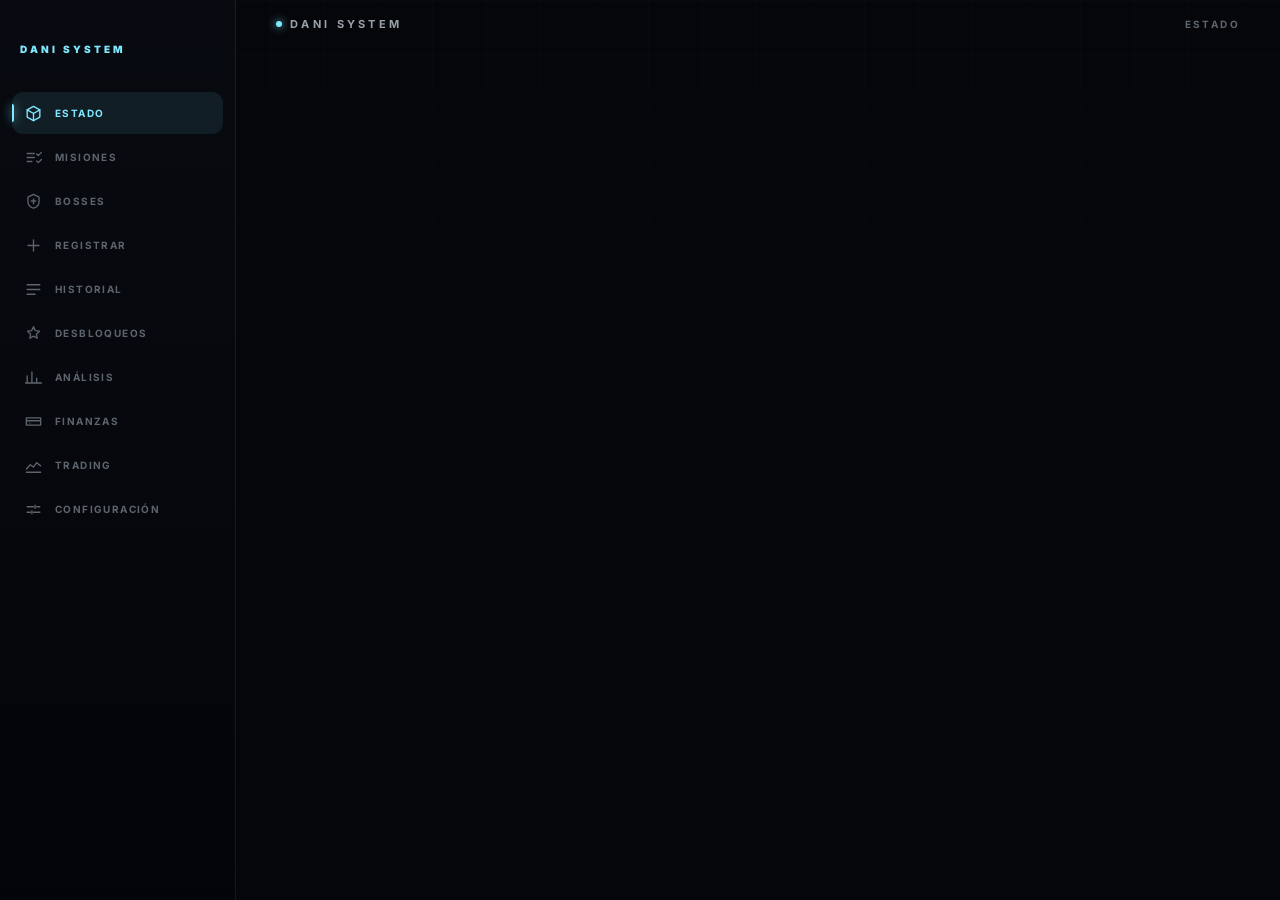
==== commit 9543630d: "Dashboard V3: HUD vivo, solo en la pantalla de Estado El Estado pasa a ser un HUD por planos: fondo " ====
--- a/system/index.html
+++ b/system/index.html
@@ -7,6 +7,7 @@
     <meta name="robots" content="noindex, nofollow" />
     <meta name="theme-color" content="#05060a" />
     <meta name="color-scheme" content="dark" />
+    <meta name="version" content="3" />
     <meta name="apple-mobile-web-app-capable" content="yes" />
     <meta name="apple-mobile-web-app-status-bar-style" content="black-translucent" />
     <meta name="apple-mobile-web-app-title" content="DANI SYSTEM" />
@@ -14,7 +15,7 @@
     <link rel="apple-touch-icon" href="icon-180.png" />
     <link rel="manifest" href="manifest.webmanifest" />
     <link rel="preload" as="font" type="font/woff2" href="fonts/inter-latin.woff2" crossorigin />
-    <link rel="stylesheet" href="css/system.css" />
+    <link rel="stylesheet" href="css/system.css?v=3" />
   </head>
   <body>
     <div class="toasts" data-toasts aria-live="polite"></div>
@@ -92,93 +93,10 @@
       </div>
 
       <!-- ============ ESTADO ============ -->
+      <!-- ============ ESTADO ============
+           Lo construye js/dashboard.js con datos del motor. -->
       <section class="view" data-view="dashboard">
-        <div class="dash">
-          <!-- Character status -->
-          <div class="block block--hero">
-            <div class="hero">
-              <div class="hero__top">
-                <p class="kicker kicker--accent">System online</p>
-                <span class="badge badge--accent" data-rank-badge>Rank F</span>
-              </div>
-
-              <h1 class="hero__name" data-name>DANI</h1>
-              <p class="hero__lv">
-                <span class="hero__lv-num num" data-level>1</span>
-                <span class="hero__lv-lab">Level</span>
-              </p>
-
-              <div class="hero__xp">
-                <div class="hero__xp-line">
-                  <p class="hero__xp-v num">
-                    <span data-xp-into>0</span><span data-xp-needed> / 1.000 XP</span>
-                  </p>
-                  <p class="micro num" data-xp-next></p>
-                </div>
-                <div class="bar"><i data-xp-bar></i></div>
-              </div>
-
-              <div class="hero__power">
-                <div>
-                  <p class="kicker">Total power</p>
-                  <p class="hero__power-v num" data-power>0</p>
-                </div>
-                <p class="micro hero__power-note" data-power-note></p>
-              </div>
-            </div>
-          </div>
-
-          <div class="block block--today">
-            <div class="sec sec--tight">
-              <p class="kicker">Hoy</p>
-              <p class="micro" data-today-date></p>
-            </div>
-            <div class="tiles">
-              <div class="tile tile--accent">
-                <p class="tile__k">XP hoy</p>
-                <p class="tile__v num" data-t-today>+0</p>
-              </div>
-              <div class="tile">
-                <p class="tile__k">Misiones</p>
-                <p class="tile__v num" data-t-quests>0</p>
-              </div>
-              <div class="tile">
-                <p class="tile__k">Racha</p>
-                <p class="tile__v num" data-t-streak>0</p>
-              </div>
-              <div class="tile">
-                <p class="tile__k">Semana</p>
-                <p class="tile__v num" data-t-week>+0</p>
-              </div>
-            </div>
-          </div>
-
-          <div class="block block--arc">
-            <div class="sec sec--tight">
-              <p class="kicker">Current arc</p>
-              <p class="micro" data-arc-note></p>
-            </div>
-            <div data-arc></div>
-          </div>
-
-          <div class="block block--alerts" data-alerts></div>
-
-          <div class="block block--stats">
-            <div class="sec">
-              <p class="kicker">Stats</p>
-              <p class="micro" data-stats-note></p>
-            </div>
-            <div class="stats" data-stats></div>
-          </div>
-
-          <div class="block block--recent">
-            <div class="sec">
-              <p class="kicker">Actividad reciente</p>
-              <button class="link" type="button" data-go="history">Ver todo</button>
-            </div>
-            <div data-recent></div>
-          </div>
-        </div>
+        <div data-dash></div>
       </section>
 
       <!-- ============ MISIONES ============ -->
@@ -574,16 +492,17 @@
       </div>
     </div>
 
-    <script src="js/config.js"></script>
-    <script src="js/store.js"></script>
-    <script src="js/lock.js"></script>
-    <script src="js/engine.js"></script>
-    <script src="js/quests.js"></script>
-    <script src="js/bosses.js"></script>
-    <script src="js/progress.js"></script>
-    <script src="js/finance.js"></script>
-    <script src="js/trading.js"></script>
-    <script src="js/recommend.js"></script>
-    <script src="js/ui.js"></script>
+    <script src="js/config.js?v=3"></script>
+    <script src="js/store.js?v=3"></script>
+    <script src="js/lock.js?v=3"></script>
+    <script src="js/engine.js?v=3"></script>
+    <script src="js/quests.js?v=3"></script>
+    <script src="js/bosses.js?v=3"></script>
+    <script src="js/progress.js?v=3"></script>
+    <script src="js/finance.js?v=3"></script>
+    <script src="js/trading.js?v=3"></script>
+    <script src="js/recommend.js?v=3"></script>
+    <script src="js/dashboard.js?v=3"></script>
+    <script src="js/ui.js?v=3"></script>
   </body>
 </html>
--- a/system/css/system.css
+++ b/system/css/system.css
@@ -649,120 +649,6 @@
 }
 
 /* =========================================================
-   4. HERO — character status
-   ========================================================= */
-.hero {
-  position: relative;
-  border: 1px solid var(--border);
-  border-radius: var(--r-lg);
-  padding: var(--s5) var(--s4) var(--s4);
-  background: linear-gradient(
-      175deg,
-      rgba(127, 233, 255, 0.07),
-      rgba(255, 255, 255, 0.014) 42%
-    ),
-    var(--surface);
-  box-shadow: var(--shadow);
-  overflow: hidden;
-}
-
-/* Hairline superior: el "encendido" del HUD. */
-.hero::before {
-  content: "";
-  position: absolute;
-  inset: 0 0 auto 0;
-  height: 1px;
-  background: linear-gradient(90deg, transparent, var(--accent), transparent);
-  opacity: 0.6;
-}
-
-.hero__top {
-  display: flex;
-  align-items: center;
-  justify-content: space-between;
-  gap: var(--s3);
-}
-
-.hero__name {
-  font-size: var(--t-display);
-  font-weight: var(--w-black);
-  letter-spacing: -0.045em;
-  line-height: 0.9;
-  margin-top: var(--s4);
-}
-
-/* Nivel: cifra grande con etiqueta pequeña al lado. */
-.hero__lv {
-  display: flex;
-  align-items: baseline;
-  gap: var(--s2);
-  margin-top: var(--s2);
-}
-
-.hero__lv-num {
-  font-size: 1.5rem;
-  font-weight: var(--w-black);
-  letter-spacing: var(--track-tight);
-  color: var(--accent);
-}
-
-.hero__lv-lab {
-  font-size: var(--t-label);
-  letter-spacing: var(--track-label);
-  text-transform: uppercase;
-  font-weight: var(--w-bold);
-  color: var(--text-3);
-}
-
-.hero__xp {
-  margin-top: var(--s5);
-}
-
-.hero__xp-line {
-  display: flex;
-  align-items: baseline;
-  justify-content: space-between;
-  gap: var(--s3);
-  margin-bottom: 7px;
-}
-
-.hero__xp-v {
-  font-size: 1.0625rem;
-  font-weight: var(--w-bold);
-}
-
-.hero__xp-v span {
-  color: var(--text-3);
-  font-weight: var(--w-medium);
-  font-size: 0.8125rem;
-}
-
-/* Power: separado por una línea, como una lectura aparte. */
-.hero__power {
-  display: flex;
-  align-items: flex-end;
-  justify-content: space-between;
-  gap: var(--s3);
-  margin-top: var(--s4);
-  padding-top: var(--s4);
-  border-top: 1px solid var(--hairline);
-}
-
-.hero__power-v {
-  font-size: 2rem;
-  font-weight: var(--w-black);
-  line-height: 1;
-  color: var(--accent);
-  text-shadow: 0 0 26px rgba(127, 233, 255, 0.28);
-  margin-top: 3px;
-}
-
-.hero__power-note {
-  text-align: right;
-  max-width: 46%;
-}
-
-/* =========================================================
    5. TILES (hoy)
    ========================================================= */
 .tiles {
@@ -807,127 +693,6 @@
 
 .tile--accent .tile__v {
   color: var(--accent);
-}
-
-/* =========================================================
-   6. CURRENT ARC
-   ========================================================= */
-.arc {
-  position: relative;
-  border: 1px solid var(--border);
-  border-left: 2px solid hsl(var(--h) 85% 58%);
-  border-radius: var(--r);
-  padding: var(--s4);
-  background: linear-gradient(100deg, hsl(var(--h) 70% 50% / 0.09), var(--surface) 62%);
-}
-
-.arc__top {
-  display: flex;
-  align-items: flex-start;
-  justify-content: space-between;
-  gap: var(--s3);
-}
-
-.arc__name {
-  font-size: 1.125rem;
-  font-weight: var(--w-black);
-  letter-spacing: -0.02em;
-  text-transform: uppercase;
-  margin-top: 5px;
-}
-
-.arc__pct {
-  font-size: 1.5rem;
-  font-weight: var(--w-black);
-  line-height: 1;
-  color: hsl(var(--h) 88% 70%);
-}
-
-.arc__bar {
-  margin: var(--s3) 0 var(--s3);
-}
-
-.arc__foot {
-  display: flex;
-  align-items: center;
-  justify-content: space-between;
-  gap: var(--s3);
-}
-
-/* =========================================================
-   7. STATS
-   ========================================================= */
-.stats {
-  display: grid;
-  gap: var(--s2);
-}
-
-.stat {
-  border: 1px solid var(--border);
-  border-radius: var(--r-sm);
-  background: var(--surface);
-  padding: var(--s3) var(--s3) var(--s3);
-}
-
-.stat__top {
-  display: flex;
-  align-items: baseline;
-  justify-content: space-between;
-  gap: var(--s2);
-}
-
-.stat__name {
-  font-size: var(--t-label);
-  letter-spacing: 0.16em;
-  text-transform: uppercase;
-  font-weight: var(--w-bold);
-  color: var(--text);
-}
-
-.stat__lv {
-  font-size: var(--t-micro);
-  font-weight: var(--w-black);
-  letter-spacing: 0.1em;
-  color: var(--accent);
-  flex: 0 0 auto;
-}
-
-.stat__xp {
-  font-size: 0.9375rem;
-  font-weight: var(--w-bold);
-  margin: 6px 0 8px;
-}
-
-.stat__xp span {
-  color: var(--text-3);
-  font-weight: var(--w-medium);
-  font-size: 0.75rem;
-}
-
-.stat__foot {
-  display: flex;
-  align-items: center;
-  justify-content: space-between;
-  gap: var(--s2);
-  margin-top: 7px;
-  font-size: var(--t-micro);
-  letter-spacing: 0.08em;
-  color: var(--text-3);
-  font-weight: var(--w-medium);
-}
-
-.delta--up {
-  color: var(--ok);
-  font-weight: var(--w-bold);
-}
-
-.delta--flat {
-  color: var(--text-3);
-}
-
-.delta--idle {
-  color: var(--warn);
-  font-weight: var(--w-bold);
 }
 
 /* =========================================================
@@ -2212,48 +1977,6 @@
     width: 380px;
   }
 
-  /* Estado en escritorio: identidad y actividad a la izquierda,
-     objetivo, avisos y atributos a la derecha. Las columnas se
-     reparten por áreas para que ninguna quede vacía. */
-  .dash {
-    display: grid;
-    grid-template-columns: minmax(0, 0.92fr) minmax(0, 1.08fr);
-    grid-template-areas:
-      "hero   arc"
-      "today  alerts"
-      "recent stats";
-    column-gap: var(--s4);
-    align-items: start;
-  }
-
-  .block--hero {
-    grid-area: hero;
-  }
-  .block--today {
-    grid-area: today;
-  }
-  .block--arc {
-    grid-area: arc;
-  }
-  .block--alerts {
-    grid-area: alerts;
-  }
-  .block--stats {
-    grid-area: stats;
-  }
-  .block--recent {
-    grid-area: recent;
-  }
-
-  .block > .sec:first-child {
-    margin-top: var(--s5);
-  }
-
-  .block--hero > .sec:first-child,
-  .block--arc > .sec:first-child {
-    margin-top: 0;
-  }
-
   .stats {
     grid-template-columns: 1fr 1fr;
   }
@@ -2285,3 +2008,818 @@
     transition-duration: 0.01ms !important;
   }
 }
+
+/* =========================================================
+   20. DASHBOARD V3 — HUD vivo
+   Tres planos: fondo (rejilla y halo, en body), plano medio
+   (líneas y esquinas de HUD) y primer plano (cifras y controles).
+   Las animaciones son ambientales: lentas, sobre transform u
+   opacity, y desaparecen con prefers-reduced-motion.
+   ========================================================= */
+
+.dash {
+  display: grid;
+  gap: var(--s3);
+}
+
+.dash .block {
+  min-width: 0;
+}
+
+.dash .block > .sec {
+  margin: 0 0 var(--s2);
+}
+
+/* ---------- Cabecera del sistema ---------- */
+.sys {
+  display: flex;
+  align-items: center;
+  justify-content: space-between;
+  gap: var(--s3);
+  padding: var(--s2) 0 var(--s3);
+  border-bottom: 1px solid var(--hairline);
+}
+
+.sys__chips {
+  display: flex;
+  flex-wrap: wrap;
+  gap: 6px;
+  min-width: 0;
+}
+
+.sys__chip {
+  display: inline-flex;
+  align-items: center;
+  gap: 6px;
+  border: 1px solid var(--border);
+  border-radius: var(--r-pill);
+  padding: 4px 10px;
+  font-size: 0.5625rem;
+  letter-spacing: 0.16em;
+  text-transform: uppercase;
+  font-weight: var(--w-bold);
+  color: var(--text-3);
+  white-space: nowrap;
+}
+
+.sys__chip--live {
+  color: var(--accent);
+  border-color: rgba(127, 233, 255, 0.28);
+  background: var(--accent-wash);
+}
+
+.sys__dot {
+  width: 5px;
+  height: 5px;
+  border-radius: 50%;
+  background: var(--accent);
+  box-shadow: 0 0 8px var(--accent);
+  animation: breathe 3.4s var(--ease) infinite;
+}
+
+@keyframes breathe {
+  50% {
+    opacity: 0.25;
+    transform: scale(0.85);
+  }
+}
+
+.sys__clock {
+  text-align: right;
+  flex: 0 0 auto;
+}
+
+.sys__time {
+  font-size: 1rem;
+  font-weight: var(--w-bold);
+  letter-spacing: 0.02em;
+  line-height: 1;
+}
+
+.sys__date {
+  font-size: 0.5625rem;
+  letter-spacing: 0.18em;
+  text-transform: uppercase;
+  color: var(--text-3);
+  font-weight: var(--w-bold);
+  margin-top: 3px;
+}
+
+/* ---------- Player status ---------- */
+.ps {
+  position: relative;
+  border: 1px solid var(--border);
+  border-radius: var(--r-lg);
+  padding: var(--s4);
+  background: linear-gradient(
+      168deg,
+      rgba(127, 233, 255, 0.075),
+      rgba(255, 255, 255, 0.012) 46%
+    ),
+    var(--surface);
+  box-shadow: var(--shadow);
+  overflow: hidden;
+}
+
+/* Rejilla interna: plano medio, apenas visible. */
+.ps::before {
+  content: "";
+  position: absolute;
+  inset: 0;
+  background-image: linear-gradient(rgba(127, 233, 255, 0.05) 1px, transparent 1px),
+    linear-gradient(90deg, rgba(127, 233, 255, 0.05) 1px, transparent 1px);
+  background-size: 30px 30px;
+  -webkit-mask-image: radial-gradient(70% 60% at 30% 0%, #000, transparent 75%);
+  mask-image: radial-gradient(70% 60% at 30% 0%, #000, transparent 75%);
+  pointer-events: none;
+}
+
+.ps::after {
+  content: "";
+  position: absolute;
+  inset: 0 0 auto 0;
+  height: 1px;
+  background: linear-gradient(90deg, transparent, var(--accent), transparent);
+  opacity: 0.55;
+}
+
+/* Esquinas de HUD */
+.ps__corner {
+  position: absolute;
+  width: 14px;
+  height: 14px;
+  border: 1px solid rgba(127, 233, 255, 0.45);
+  pointer-events: none;
+}
+
+.ps__corner--tl {
+  top: 8px;
+  left: 8px;
+  border-right: 0;
+  border-bottom: 0;
+}
+.ps__corner--tr {
+  top: 8px;
+  right: 8px;
+  border-left: 0;
+  border-bottom: 0;
+}
+.ps__corner--bl {
+  bottom: 8px;
+  left: 8px;
+  border-right: 0;
+  border-top: 0;
+}
+.ps__corner--br {
+  bottom: 8px;
+  right: 8px;
+  border-left: 0;
+  border-top: 0;
+}
+
+.ps__head,
+.ps__main,
+.ps__xp {
+  position: relative;
+}
+
+.ps__head {
+  display: flex;
+  align-items: baseline;
+  justify-content: space-between;
+  gap: var(--s3);
+}
+
+.ps__main {
+  display: flex;
+  align-items: flex-start;
+  justify-content: space-between;
+  gap: var(--s3);
+  margin-top: var(--s3);
+}
+
+.ps__id {
+  min-width: 0;
+}
+
+.ps__name {
+  font-size: clamp(2.5rem, 13vw, 3.75rem);
+  font-weight: var(--w-black);
+  letter-spacing: -0.05em;
+  line-height: 0.88;
+}
+
+.ps__lv {
+  display: flex;
+  align-items: center;
+  gap: var(--s2);
+  margin-top: var(--s3);
+}
+
+.ps__lv-v {
+  font-size: 2.125rem;
+  font-weight: var(--w-black);
+  line-height: 1;
+  color: var(--accent);
+  text-shadow: 0 0 24px rgba(127, 233, 255, 0.3);
+}
+
+/* Módulo de rank */
+.rankmod {
+  flex: 0 0 auto;
+  width: 104px;
+  text-align: center;
+}
+
+.rankmod__hex {
+  position: relative;
+  width: 62px;
+  height: 70px;
+  margin: 0 auto var(--s2);
+  display: grid;
+  place-items: center;
+  clip-path: polygon(50% 0, 100% 25%, 100% 75%, 50% 100%, 0 75%, 0 25%);
+  background: linear-gradient(180deg, rgba(127, 233, 255, 0.28), rgba(127, 233, 255, 0.05));
+}
+
+.rankmod__hex::before {
+  content: "";
+  position: absolute;
+  inset: 1px;
+  clip-path: polygon(50% 0, 100% 25%, 100% 75%, 50% 100%, 0 75%, 0 25%);
+  background: #070a10;
+}
+
+.rankmod__v {
+  position: relative;
+  font-size: 1.5rem;
+  font-weight: var(--w-black);
+  letter-spacing: -0.02em;
+  color: var(--accent);
+}
+
+/* Los ranks altos cambian de color: es una clasificación, no decoración. */
+.rankmod[data-rank="S"] .rankmod__v,
+.rankmod[data-rank="SS"] .rankmod__v,
+.rankmod[data-rank="SSS"] .rankmod__v,
+.rankmod[data-rank="LEGENDARY"] .rankmod__v {
+  color: var(--warn);
+}
+
+.rankmod[data-rank="SSS"] .rankmod__v,
+.rankmod[data-rank="LEGENDARY"] .rankmod__v {
+  font-size: 0.75rem;
+  letter-spacing: 0.04em;
+}
+
+.rankmod[data-rank="SS"] .rankmod__v {
+  font-size: 1.125rem;
+}
+
+.rankmod__bar {
+  margin: 6px 0 5px;
+}
+
+/* XP */
+.ps__xp {
+  margin-top: var(--s5);
+  padding-top: var(--s4);
+  border-top: 1px solid var(--hairline);
+}
+
+.ps__xp-line {
+  display: flex;
+  align-items: baseline;
+  justify-content: space-between;
+  gap: var(--s3);
+  margin-bottom: 7px;
+}
+
+.ps__xp-v {
+  font-size: 1.25rem;
+  font-weight: var(--w-black);
+}
+
+.ps__xp-max {
+  font-size: 0.8125rem;
+  font-weight: var(--w-medium);
+  color: var(--text-3);
+}
+
+.bar--xp {
+  height: 9px;
+}
+
+/* Energía recorriendo la barra: un solo elemento, transform puro. */
+.bar__sweep {
+  position: absolute;
+  inset: 0;
+  background: linear-gradient(
+    90deg,
+    transparent,
+    rgba(255, 255, 255, 0.55),
+    transparent
+  );
+  width: 46%;
+  transform: translateX(-120%);
+  animation: sweep 5.5s cubic-bezier(0.4, 0, 0.5, 1) infinite;
+}
+
+@keyframes sweep {
+  0% {
+    transform: translateX(-120%);
+  }
+  55%,
+  100% {
+    transform: translateX(320%);
+  }
+}
+
+.ps__xp-foot {
+  display: flex;
+  align-items: baseline;
+  justify-content: space-between;
+  gap: var(--s3);
+  margin-top: 7px;
+}
+
+/* +XP flotante */
+.xpfloat {
+  position: relative;
+  height: 0;
+}
+
+.xpfloat__v {
+  position: absolute;
+  right: 0;
+  bottom: 4px;
+  font-size: 0.875rem;
+  font-weight: var(--w-black);
+  color: var(--accent);
+  text-shadow: 0 0 18px rgba(127, 233, 255, 0.5);
+  animation: xpUp 1.4s var(--ease) forwards;
+  pointer-events: none;
+}
+
+.xpfloat__v[data-neg="1"] {
+  color: var(--bad);
+  text-shadow: none;
+}
+
+@keyframes xpUp {
+  0% {
+    opacity: 0;
+    transform: translateY(6px);
+  }
+  25% {
+    opacity: 1;
+    transform: translateY(-2px);
+  }
+  100% {
+    opacity: 0;
+    transform: translateY(-26px);
+  }
+}
+
+/* ---------- Total power ---------- */
+.pw {
+  display: flex;
+  align-items: center;
+  gap: var(--s4);
+  border: 1px solid var(--border);
+  border-radius: var(--r);
+  padding: var(--s4);
+  background: var(--surface);
+}
+
+.pw__ring {
+  position: relative;
+  flex: 0 0 auto;
+  width: 116px;
+  height: 116px;
+  display: grid;
+  place-items: center;
+}
+
+.pw__ring-track,
+.pw__ring-fill,
+.pw__ring-spin {
+  position: absolute;
+  inset: 0;
+  border-radius: 50%;
+}
+
+.pw__ring-track {
+  border: 1px solid var(--border-2);
+}
+
+/* Relleno = avance dentro del rank actual (dato real). */
+.pw__ring-fill {
+  background: conic-gradient(
+    var(--accent) 0 var(--pct),
+    rgba(255, 255, 255, 0.05) var(--pct) 100%
+  );
+  -webkit-mask: radial-gradient(farthest-side, transparent calc(100% - 5px), #000 calc(100% - 4px));
+  mask: radial-gradient(farthest-side, transparent calc(100% - 5px), #000 calc(100% - 4px));
+  opacity: 0.9;
+}
+
+/* Aro decorativo que gira muy despacio. */
+.pw__ring-spin {
+  inset: 9px;
+  border: 1px dashed rgba(127, 233, 255, 0.28);
+  animation: spin 70s linear infinite;
+}
+
+@keyframes spin {
+  to {
+    transform: rotate(360deg);
+  }
+}
+
+.pw__core {
+  position: relative;
+  text-align: center;
+}
+
+.pw__v {
+  font-size: 1.875rem;
+  font-weight: var(--w-black);
+  line-height: 1;
+  color: var(--accent);
+  text-shadow: 0 0 26px rgba(127, 233, 255, 0.35);
+}
+
+.pw__side {
+  min-width: 0;
+}
+
+.pw__note {
+  font-size: var(--t-micro);
+  color: var(--text-2);
+  margin-top: var(--s2);
+}
+
+/* ---------- Métricas vivas ---------- */
+.metrics {
+  display: grid;
+  grid-template-columns: repeat(2, 1fr);
+  gap: var(--s2);
+}
+
+.metric {
+  position: relative;
+  min-width: 0;
+  border: 1px solid var(--border);
+  border-radius: var(--r-sm);
+  background: var(--surface);
+  padding: var(--s3);
+  overflow: hidden;
+}
+
+.metric::before {
+  content: "";
+  position: absolute;
+  top: 0;
+  left: var(--s3);
+  width: 18px;
+  height: 1px;
+  background: var(--border-2);
+}
+
+.metric--accent {
+  border-color: rgba(127, 233, 255, 0.26);
+  background: linear-gradient(160deg, var(--accent-wash), var(--surface) 70%);
+}
+
+.metric--accent::before {
+  background: var(--accent);
+}
+
+.metric__k {
+  font-size: 0.5625rem;
+  letter-spacing: 0.18em;
+  text-transform: uppercase;
+  color: var(--text-3);
+  font-weight: var(--w-bold);
+}
+
+.metric__v {
+  font-size: 1.375rem;
+  font-weight: var(--w-black);
+  line-height: 1.1;
+  margin-top: 3px;
+}
+
+.metric--accent .metric__v {
+  color: var(--accent);
+}
+
+.metric__s {
+  font-size: 0.5625rem;
+  letter-spacing: 0.12em;
+  text-transform: uppercase;
+  color: var(--text-3);
+  margin-top: 2px;
+}
+
+/* ---------- Matriz de atributos ---------- */
+.matrix {
+  display: grid;
+  gap: var(--s2);
+}
+
+.attr {
+  position: relative;
+  min-width: 0;
+  border: 1px solid var(--border);
+  border-left: 2px solid hsl(var(--h) 80% 55% / 0.6);
+  border-radius: var(--r-sm);
+  background: var(--surface);
+  padding: var(--s3);
+  transition: border-color var(--fast), background var(--fast), transform var(--fast) var(--ease);
+}
+
+.attr:hover,
+.attr:focus-visible {
+  outline: none;
+  border-color: var(--border-2);
+  border-left-color: hsl(var(--h) 85% 62%);
+  background: var(--surface-2);
+}
+
+.attr:active {
+  transform: scale(0.995);
+}
+
+.attr__top {
+  display: flex;
+  align-items: baseline;
+  justify-content: space-between;
+  gap: var(--s2);
+}
+
+.attr__n {
+  font-size: var(--t-label);
+  letter-spacing: 0.16em;
+  text-transform: uppercase;
+  font-weight: var(--w-bold);
+}
+
+.attr__lv {
+  flex: 0 0 auto;
+  font-size: var(--t-micro);
+  font-weight: var(--w-black);
+  letter-spacing: 0.08em;
+  color: hsl(var(--h) 85% 70%);
+}
+
+.attr__mid {
+  display: flex;
+  align-items: flex-end;
+  justify-content: space-between;
+  gap: var(--s3);
+  margin: 6px 0 8px;
+}
+
+.attr__xp {
+  font-size: 1rem;
+  font-weight: var(--w-bold);
+}
+
+.attr__xp span {
+  font-size: 0.75rem;
+  font-weight: var(--w-medium);
+  color: var(--text-3);
+}
+
+/* Mini gráfica de 7 días */
+.spark {
+  display: flex;
+  align-items: flex-end;
+  gap: 2px;
+  height: 20px;
+  flex: 0 0 auto;
+}
+
+.spark i {
+  width: 4px;
+  border-radius: 1px;
+  background: hsl(var(--h) 85% 62%);
+  opacity: 0.85;
+}
+
+.spark i[data-zero="1"] {
+  background: rgba(255, 255, 255, 0.09);
+}
+
+.attr__foot {
+  display: flex;
+  align-items: center;
+  justify-content: space-between;
+  gap: var(--s2);
+  margin-top: 7px;
+  font-size: var(--t-micro);
+  color: var(--text-3);
+  letter-spacing: 0.06em;
+}
+
+/* ---------- Current arc ---------- */
+.arc {
+  position: relative;
+  border: 1px solid var(--border);
+  border-radius: var(--r);
+  padding: var(--s4);
+  background: linear-gradient(105deg, hsl(var(--h) 70% 50% / 0.1), var(--surface) 62%);
+  overflow: hidden;
+}
+
+.arc::before {
+  content: "";
+  position: absolute;
+  inset: 0 0 auto 0;
+  height: 1px;
+  background: linear-gradient(90deg, transparent, hsl(var(--h) 90% 66%), transparent);
+  opacity: 0.5;
+}
+
+.arc__top {
+  display: flex;
+  align-items: flex-start;
+  justify-content: space-between;
+  gap: var(--s3);
+  margin-bottom: var(--s3);
+}
+
+.arc__name {
+  font-size: 1.25rem;
+  font-weight: var(--w-black);
+  letter-spacing: -0.03em;
+  text-transform: uppercase;
+  margin-top: 4px;
+}
+
+.arc__pctbox {
+  flex: 0 0 auto;
+  text-align: right;
+}
+
+.arc__pct {
+  font-size: 1.75rem;
+  font-weight: var(--w-black);
+  line-height: 1;
+  color: hsl(var(--h) 88% 70%);
+}
+
+.arc__next {
+  margin-top: var(--s3);
+  padding: var(--s2) var(--s3);
+  border-left: 2px solid hsl(var(--h) 85% 60% / 0.5);
+  background: rgba(255, 255, 255, 0.02);
+  border-radius: 0 var(--r-xs) var(--r-xs) 0;
+}
+
+.arc__nextv {
+  font-size: var(--t-h2);
+  font-weight: var(--w-bold);
+  margin-top: 2px;
+}
+
+.arc__foot {
+  display: flex;
+  align-items: flex-end;
+  justify-content: space-between;
+  gap: var(--s3);
+  margin-top: var(--s4);
+}
+
+.arc__reward {
+  font-size: 1.0625rem;
+  font-weight: var(--w-black);
+  color: var(--accent);
+}
+
+/* ---------- Misión activa ---------- */
+.amission {
+  border: 1px solid var(--border);
+  border-left: 2px solid hsl(var(--h) 80% 55%);
+  border-radius: var(--r);
+  background: linear-gradient(100deg, hsl(var(--h) 70% 50% / 0.07), var(--surface) 60%);
+  padding: var(--s4);
+}
+
+.amission__top {
+  display: flex;
+  align-items: flex-start;
+  justify-content: space-between;
+  gap: var(--s3);
+}
+
+.amission__t {
+  font-size: 1.0625rem;
+  font-weight: var(--w-bold);
+  letter-spacing: -0.015em;
+  margin-top: 3px;
+}
+
+.amission__m {
+  font-size: var(--t-micro);
+  letter-spacing: 0.1em;
+  text-transform: uppercase;
+  color: var(--text-3);
+  margin-top: 5px;
+}
+
+.amission__xp {
+  flex: 0 0 auto;
+  font-size: 0.9375rem;
+  font-weight: var(--w-black);
+  color: var(--accent);
+}
+
+.amission__prog {
+  display: flex;
+  align-items: center;
+  gap: var(--s2);
+  margin-top: var(--s3);
+}
+
+.amission__prog .bar {
+  flex: 1 1 auto;
+}
+
+/* ---------- Responsive del dashboard ---------- */
+@media (min-width: 420px) {
+  .metrics {
+    grid-template-columns: repeat(3, 1fr);
+  }
+}
+
+@media (min-width: 700px) {
+  .matrix {
+    grid-template-columns: 1fr 1fr;
+  }
+  .metrics {
+    grid-template-columns: repeat(6, 1fr);
+  }
+  .ps {
+    padding: var(--s5);
+  }
+}
+
+@media (min-width: 1000px) {
+  /* Dos columnas: identidad y control a la izquierda, atributos y
+     actividad a la derecha. */
+  .dash {
+    grid-template-columns: minmax(0, 1fr) minmax(0, 1.05fr);
+    grid-template-areas:
+      "sys     sys"
+      "ps      matrix"
+      "pw      matrix"
+      "metrics matrix"
+      "arc     mission"
+      "alerts  recent";
+    column-gap: var(--s4);
+    align-items: start;
+  }
+
+  .block--sys {
+    grid-area: sys;
+  }
+  .block--ps {
+    grid-area: ps;
+  }
+  .block--pw {
+    grid-area: pw;
+  }
+  .block--metrics {
+    grid-area: metrics;
+  }
+  .block--matrix {
+    grid-area: matrix;
+  }
+  .block--arc {
+    grid-area: arc;
+  }
+  .block--mission {
+    grid-area: mission;
+  }
+  .block--alerts {
+    grid-area: alerts;
+  }
+  .block--recent {
+    grid-area: recent;
+  }
+
+  .matrix {
+    grid-template-columns: 1fr 1fr;
+  }
+
+  .metrics {
+    grid-template-columns: repeat(3, 1fr);
+  }
+
+  .ps__name {
+    font-size: 3.25rem;
+  }
+}
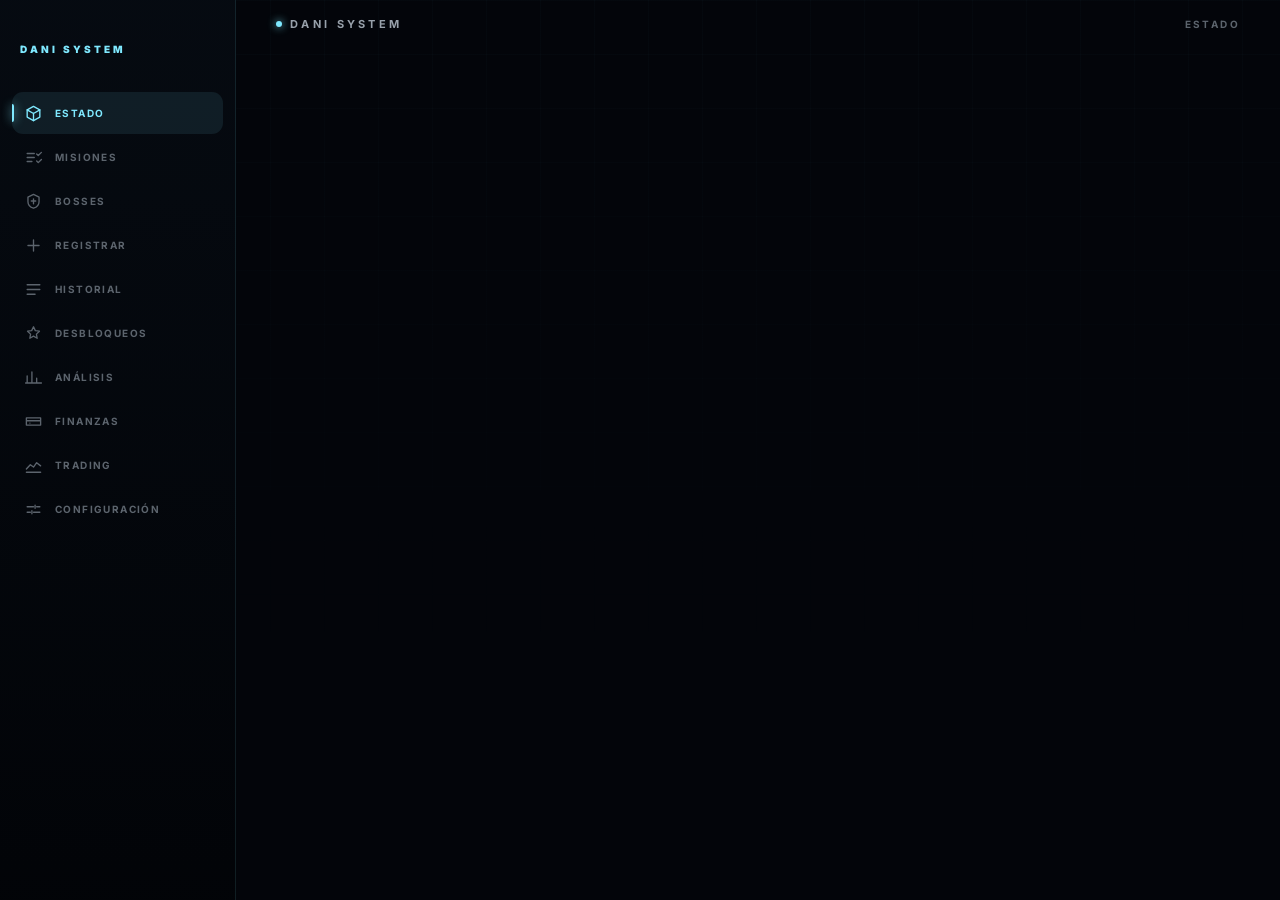
==== commit 1f2cbc31: "Tema mas oscuro: negro real con bordes de cyan Los paneles ya no se aclaran con blanco: son azul-neg" ====
--- a/system/index.html
+++ b/system/index.html
@@ -7,7 +7,7 @@
     <meta name="robots" content="noindex, nofollow" />
     <meta name="theme-color" content="#05060a" />
     <meta name="color-scheme" content="dark" />
-    <meta name="version" content="3" />
+    <meta name="version" content="5" />
     <meta name="apple-mobile-web-app-capable" content="yes" />
     <meta name="apple-mobile-web-app-status-bar-style" content="black-translucent" />
     <meta name="apple-mobile-web-app-title" content="DANI SYSTEM" />
@@ -15,7 +15,7 @@
     <link rel="apple-touch-icon" href="icon-180.png" />
     <link rel="manifest" href="manifest.webmanifest" />
     <link rel="preload" as="font" type="font/woff2" href="fonts/inter-latin.woff2" crossorigin />
-    <link rel="stylesheet" href="css/system.css?v=3" />
+    <link rel="stylesheet" href="css/system.css?v=5" />
   </head>
   <body>
     <div class="toasts" data-toasts aria-live="polite"></div>
@@ -492,17 +492,17 @@
       </div>
     </div>
 
-    <script src="js/config.js?v=3"></script>
-    <script src="js/store.js?v=3"></script>
-    <script src="js/lock.js?v=3"></script>
-    <script src="js/engine.js?v=3"></script>
-    <script src="js/quests.js?v=3"></script>
-    <script src="js/bosses.js?v=3"></script>
-    <script src="js/progress.js?v=3"></script>
-    <script src="js/finance.js?v=3"></script>
-    <script src="js/trading.js?v=3"></script>
-    <script src="js/recommend.js?v=3"></script>
-    <script src="js/dashboard.js?v=3"></script>
-    <script src="js/ui.js?v=3"></script>
+    <script src="js/config.js?v=5"></script>
+    <script src="js/store.js?v=5"></script>
+    <script src="js/lock.js?v=5"></script>
+    <script src="js/engine.js?v=5"></script>
+    <script src="js/quests.js?v=5"></script>
+    <script src="js/bosses.js?v=5"></script>
+    <script src="js/progress.js?v=5"></script>
+    <script src="js/finance.js?v=5"></script>
+    <script src="js/trading.js?v=5"></script>
+    <script src="js/recommend.js?v=5"></script>
+    <script src="js/dashboard.js?v=5"></script>
+    <script src="js/ui.js?v=5"></script>
   </body>
 </html>
--- a/system/css/system.css
+++ b/system/css/system.css
@@ -18,17 +18,20 @@
    1. TOKENS
    ========================================================= */
 :root {
-  /* Superficies */
-  --bg: #05060a;
-  --bg-deep: #030408;
-  --surface: rgba(255, 255, 255, 0.028);
-  --surface-2: rgba(255, 255, 255, 0.05);
-  --surface-3: rgba(255, 255, 255, 0.08);
-
-  /* Bordes */
-  --border: rgba(255, 255, 255, 0.075);
-  --border-2: rgba(255, 255, 255, 0.14);
-  --hairline: rgba(255, 255, 255, 0.04);
+  /* Superficies
+     Fondo casi negro con un punto de azul. Los paneles no se aclaran
+     con blanco: son azul-negro sobre el fondo, así el negro sigue
+     siendo negro y las tarjetas se separan igual. */
+  --bg: #03050a;
+  --bg-deep: #010205;
+  --surface: rgba(6, 13, 21, 0.85);
+  --surface-2: rgba(11, 21, 32, 0.9);
+  --surface-3: rgba(17, 30, 43, 0.94);
+
+  /* Bordes: teñidos de cyan, muy bajos */
+  --border: rgba(127, 233, 255, 0.11);
+  --border-2: rgba(127, 233, 255, 0.24);
+  --hairline: rgba(127, 233, 255, 0.07);
 
   /* Texto */
   --text: #f4f6f8;
@@ -136,7 +139,7 @@
   position: fixed;
   inset: -25% -25% auto -25%;
   height: 60vh;
-  background: radial-gradient(46% 50% at 50% 0%, rgba(127, 233, 255, 0.085), transparent 72%);
+  background: radial-gradient(48% 52% at 50% 0%, rgba(127, 233, 255, 0.11), transparent 74%);
   pointer-events: none;
   z-index: 0;
 }
@@ -146,8 +149,8 @@
   content: "";
   position: fixed;
   inset: 0;
-  background-image: linear-gradient(rgba(255, 255, 255, 0.014) 1px, transparent 1px),
-    linear-gradient(90deg, rgba(255, 255, 255, 0.014) 1px, transparent 1px);
+  background-image: linear-gradient(rgba(127, 233, 255, 0.02) 1px, transparent 1px),
+    linear-gradient(90deg, rgba(127, 233, 255, 0.02) 1px, transparent 1px);
   background-size: 54px 54px;
   -webkit-mask-image: linear-gradient(180deg, #000 0%, transparent 78%);
   mask-image: linear-gradient(180deg, #000 0%, transparent 78%);
@@ -259,7 +262,7 @@
   position: relative;
   height: 6px;
   border-radius: var(--r-pill);
-  background: rgba(255, 255, 255, 0.06);
+  background: rgba(255, 255, 255, 0.05);
   overflow: hidden;
 }
 
@@ -795,8 +798,8 @@
   padding: var(--s5) var(--s4) var(--s4);
   background: linear-gradient(
       170deg,
-      hsl(var(--h) 65% 48% / 0.11),
-      rgba(255, 255, 255, 0.012) 48%
+      hsl(var(--h) 65% 48% / 0.13),
+      rgba(255, 255, 255, 0) 48%
     ),
     var(--surface);
   box-shadow: var(--shadow);
@@ -1320,7 +1323,7 @@
   bottom: 0;
   z-index: 40;
   display: flex;
-  background: rgba(6, 8, 13, 0.9);
+  background: rgba(4, 7, 13, 0.92);
   backdrop-filter: blur(20px) saturate(140%);
   -webkit-backdrop-filter: blur(20px) saturate(140%);
   border-top: 1px solid var(--border);
@@ -1585,7 +1588,7 @@
   border: 1px solid var(--border-2);
   border-left: 2px solid var(--accent);
   border-radius: var(--r-sm);
-  background: rgba(8, 11, 17, 0.94);
+  background: rgba(6, 11, 18, 0.95);
   backdrop-filter: blur(16px);
   -webkit-backdrop-filter: blur(16px);
   padding: 10px var(--s3);
@@ -1914,7 +1917,7 @@
     padding: 92px var(--s3) var(--s5);
     border-top: 0;
     border-right: 1px solid var(--border);
-    background: linear-gradient(180deg, rgba(8, 11, 17, 0.94), rgba(4, 5, 9, 0.94));
+    background: linear-gradient(180deg, rgba(6, 11, 18, 0.95), rgba(2, 4, 8, 0.95));
     box-shadow: none;
   }
 
@@ -2113,8 +2116,8 @@
   padding: var(--s4);
   background: linear-gradient(
       168deg,
-      rgba(127, 233, 255, 0.075),
-      rgba(255, 255, 255, 0.012) 46%
+      rgba(127, 233, 255, 0.1),
+      rgba(127, 233, 255, 0) 48%
     ),
     var(--surface);
   box-shadow: var(--shadow);
@@ -2554,7 +2557,7 @@
 
 .attr__top {
   display: flex;
-  align-items: baseline;
+  align-items: center;
   justify-content: space-between;
   gap: var(--s2);
 }
@@ -2769,7 +2772,7 @@
 
 @media (min-width: 1000px) {
   /* Dos columnas: identidad y control a la izquierda, atributos y
-     actividad a la derecha. */
+     actividad a la derecha. La matriz espera a tener ancho real. */
   .dash {
     grid-template-columns: minmax(0, 1fr) minmax(0, 1.05fr);
     grid-template-areas:
@@ -2812,7 +2815,7 @@
   }
 
   .matrix {
-    grid-template-columns: 1fr 1fr;
+    grid-template-columns: 1fr;
   }
 
   .metrics {
@@ -2823,3 +2826,202 @@
     font-size: 3.25rem;
   }
 }
+
+@media (min-width: 1220px) {
+  .matrix {
+    grid-template-columns: 1fr 1fr;
+  }
+}
+
+/* ---------- Detalles de HUD del dashboard ---------- */
+.kicker--slash::before {
+  content: "/ ";
+  color: var(--accent);
+  opacity: 0.75;
+}
+
+/* Icono de atributo */
+.ico {
+  flex: 0 0 auto;
+  display: grid;
+  place-items: center;
+  width: 26px;
+  height: 26px;
+  border-radius: var(--r-xs);
+  border: 1px solid hsl(var(--h) 80% 60% / 0.28);
+  background: hsl(var(--h) 80% 55% / 0.12);
+}
+
+.ico svg {
+  width: 15px;
+  height: 15px;
+  fill: none;
+  stroke: hsl(var(--h) 85% 70%);
+  stroke-width: 1.6;
+  stroke-linecap: round;
+  stroke-linejoin: round;
+}
+
+.attr__id {
+  display: flex;
+  align-items: center;
+  gap: var(--s2);
+  min-width: 0;
+  flex: 1 1 auto;
+}
+
+.attr__id .attr__n {
+  min-width: 0;
+  white-space: normal;
+  line-height: 1.25;
+}
+
+/* Módulo de racha */
+.streak {
+  display: flex;
+  align-items: center;
+  gap: var(--s4);
+  border: 1px solid var(--border);
+  border-radius: var(--r);
+  background: var(--surface);
+  padding: var(--s4);
+}
+
+.ring {
+  position: relative;
+  flex: 0 0 auto;
+  width: 92px;
+  height: 92px;
+  display: grid;
+  place-items: center;
+}
+
+.ring__track,
+.ring__fill {
+  position: absolute;
+  inset: 0;
+  border-radius: 50%;
+}
+
+.ring__track {
+  border: 1px solid var(--border-2);
+}
+
+.ring__fill {
+  background: conic-gradient(
+    var(--accent) 0 var(--pct),
+    rgba(255, 255, 255, 0.05) var(--pct) 100%
+  );
+  -webkit-mask: radial-gradient(farthest-side, transparent calc(100% - 6px), #000 calc(100% - 5px));
+  mask: radial-gradient(farthest-side, transparent calc(100% - 6px), #000 calc(100% - 5px));
+}
+
+.ring__core {
+  position: relative;
+  text-align: center;
+}
+
+.ring__v {
+  font-size: 1.75rem;
+  font-weight: var(--w-black);
+  line-height: 1;
+  color: var(--accent);
+}
+
+.streak__side {
+  min-width: 0;
+  flex: 1 1 auto;
+}
+
+/* Semana día a día */
+.week {
+  display: flex;
+  gap: 5px;
+  margin-top: var(--s3);
+}
+
+.week__d {
+  flex: 1 1 0;
+  min-width: 0;
+  text-align: center;
+}
+
+.week__d i {
+  display: block;
+  height: 22px;
+  border-radius: 3px;
+  background: rgba(255, 255, 255, 0.06);
+}
+
+.week__d--on i {
+  background: linear-gradient(180deg, var(--accent), var(--accent-deep));
+  box-shadow: 0 0 10px rgba(127, 233, 255, 0.3);
+}
+
+.week__d span {
+  display: block;
+  font-size: 0.5rem;
+  letter-spacing: 0.1em;
+  color: var(--text-3);
+  font-weight: var(--w-bold);
+  margin-top: 4px;
+}
+
+.week__d--on span {
+  color: var(--accent);
+}
+
+/* Siguiente recompensa */
+.nextrw {
+  display: flex;
+  align-items: center;
+  justify-content: space-between;
+  gap: var(--s3);
+  border: 1px solid var(--border);
+  border-radius: var(--r);
+  background: linear-gradient(100deg, var(--accent-wash), var(--surface) 55%);
+  padding: var(--s3) var(--s4);
+}
+
+.nextrw__v {
+  font-size: var(--t-h2);
+  font-weight: var(--w-black);
+  letter-spacing: 0.02em;
+  margin-top: 2px;
+}
+
+.nextrw__x {
+  font-size: var(--t-micro);
+  color: var(--accent);
+  font-weight: var(--w-bold);
+  letter-spacing: 0.1em;
+  text-align: right;
+}
+
+/* Barra segmentada: lectura de HP más "sistema". */
+.bar--seg i {
+  -webkit-mask: repeating-linear-gradient(90deg, #000 0 6px, transparent 6px 8px);
+  mask: repeating-linear-gradient(90deg, #000 0 6px, transparent 6px 8px);
+}
+
+@media (min-width: 1000px) {
+  .dash {
+    grid-template-areas:
+      "sys     sys"
+      "ps      matrix"
+      "pw      matrix"
+      "metrics matrix"
+      "streak  matrix"
+      "arc     mission"
+      "alerts  recent"
+      "next    next";
+  }
+
+  .block--streak {
+    grid-area: streak;
+  }
+
+  .block--next {
+    grid-area: next;
+  }
+}
